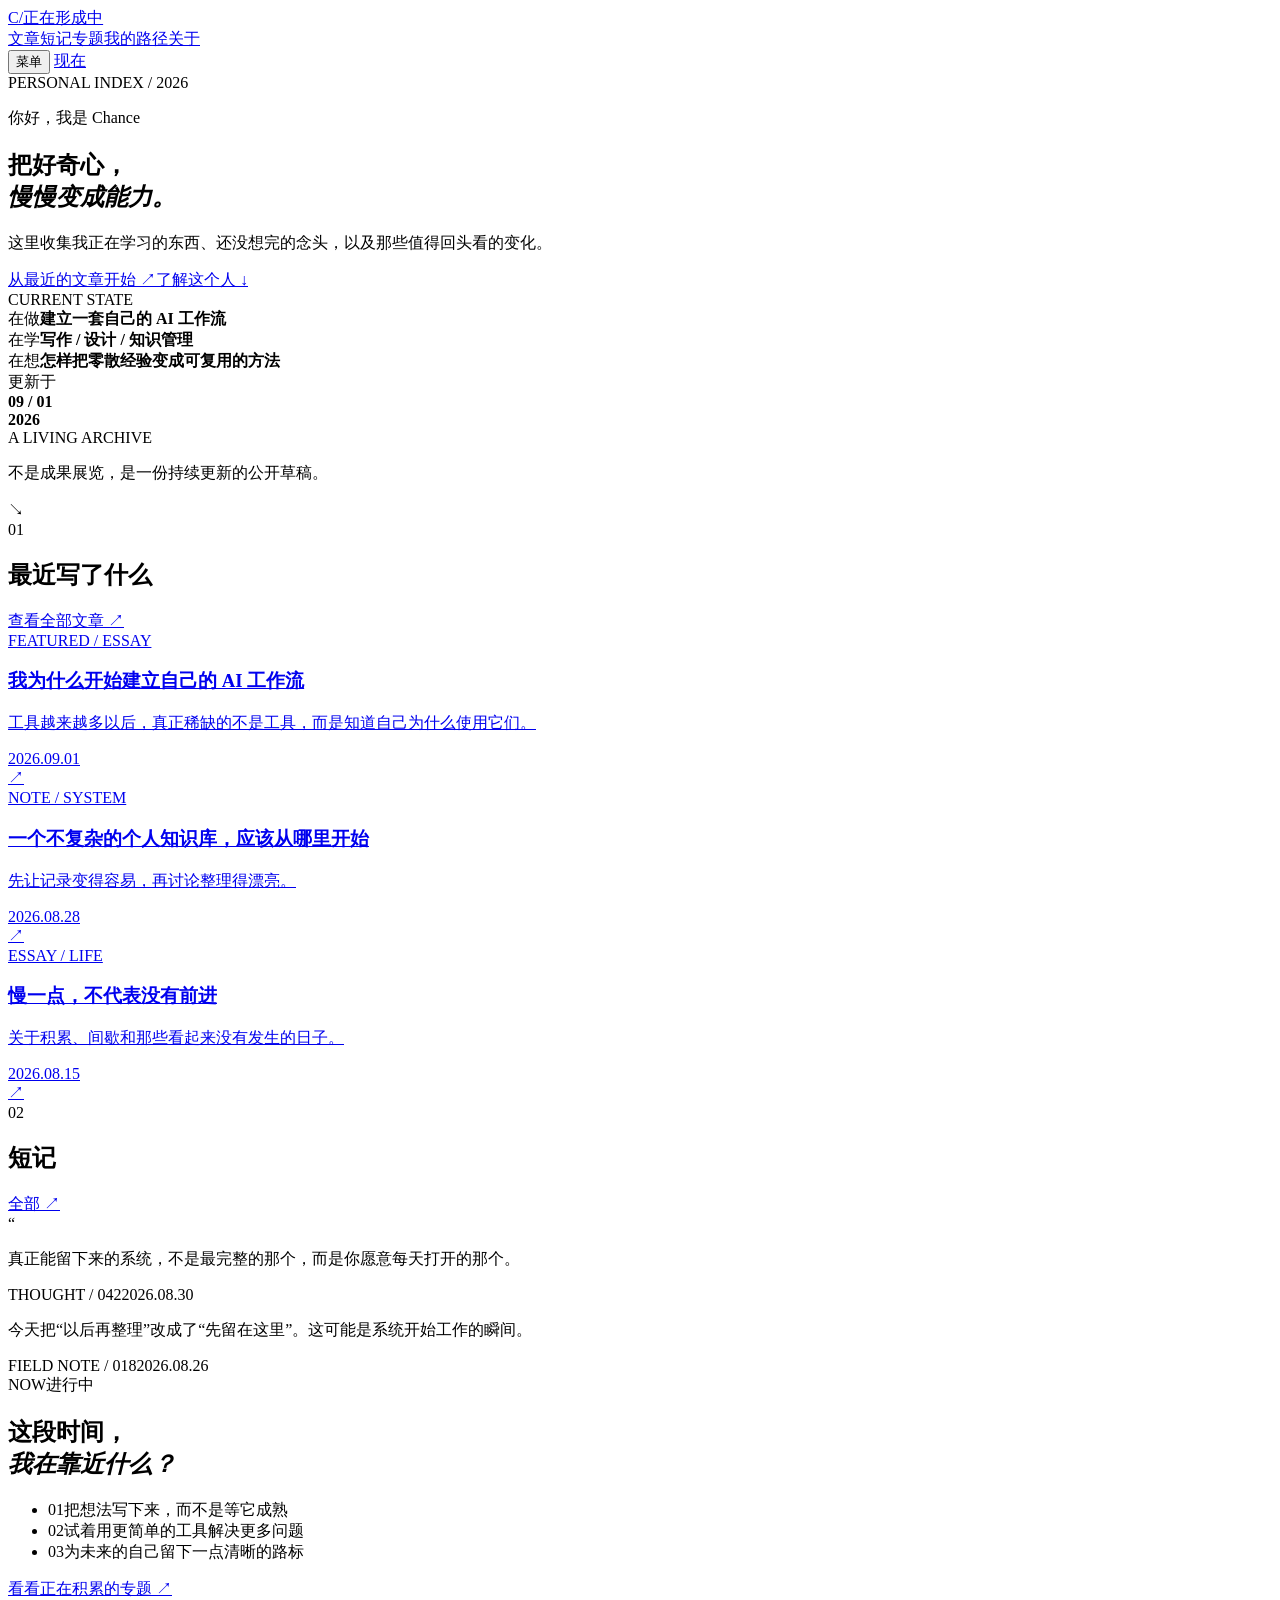
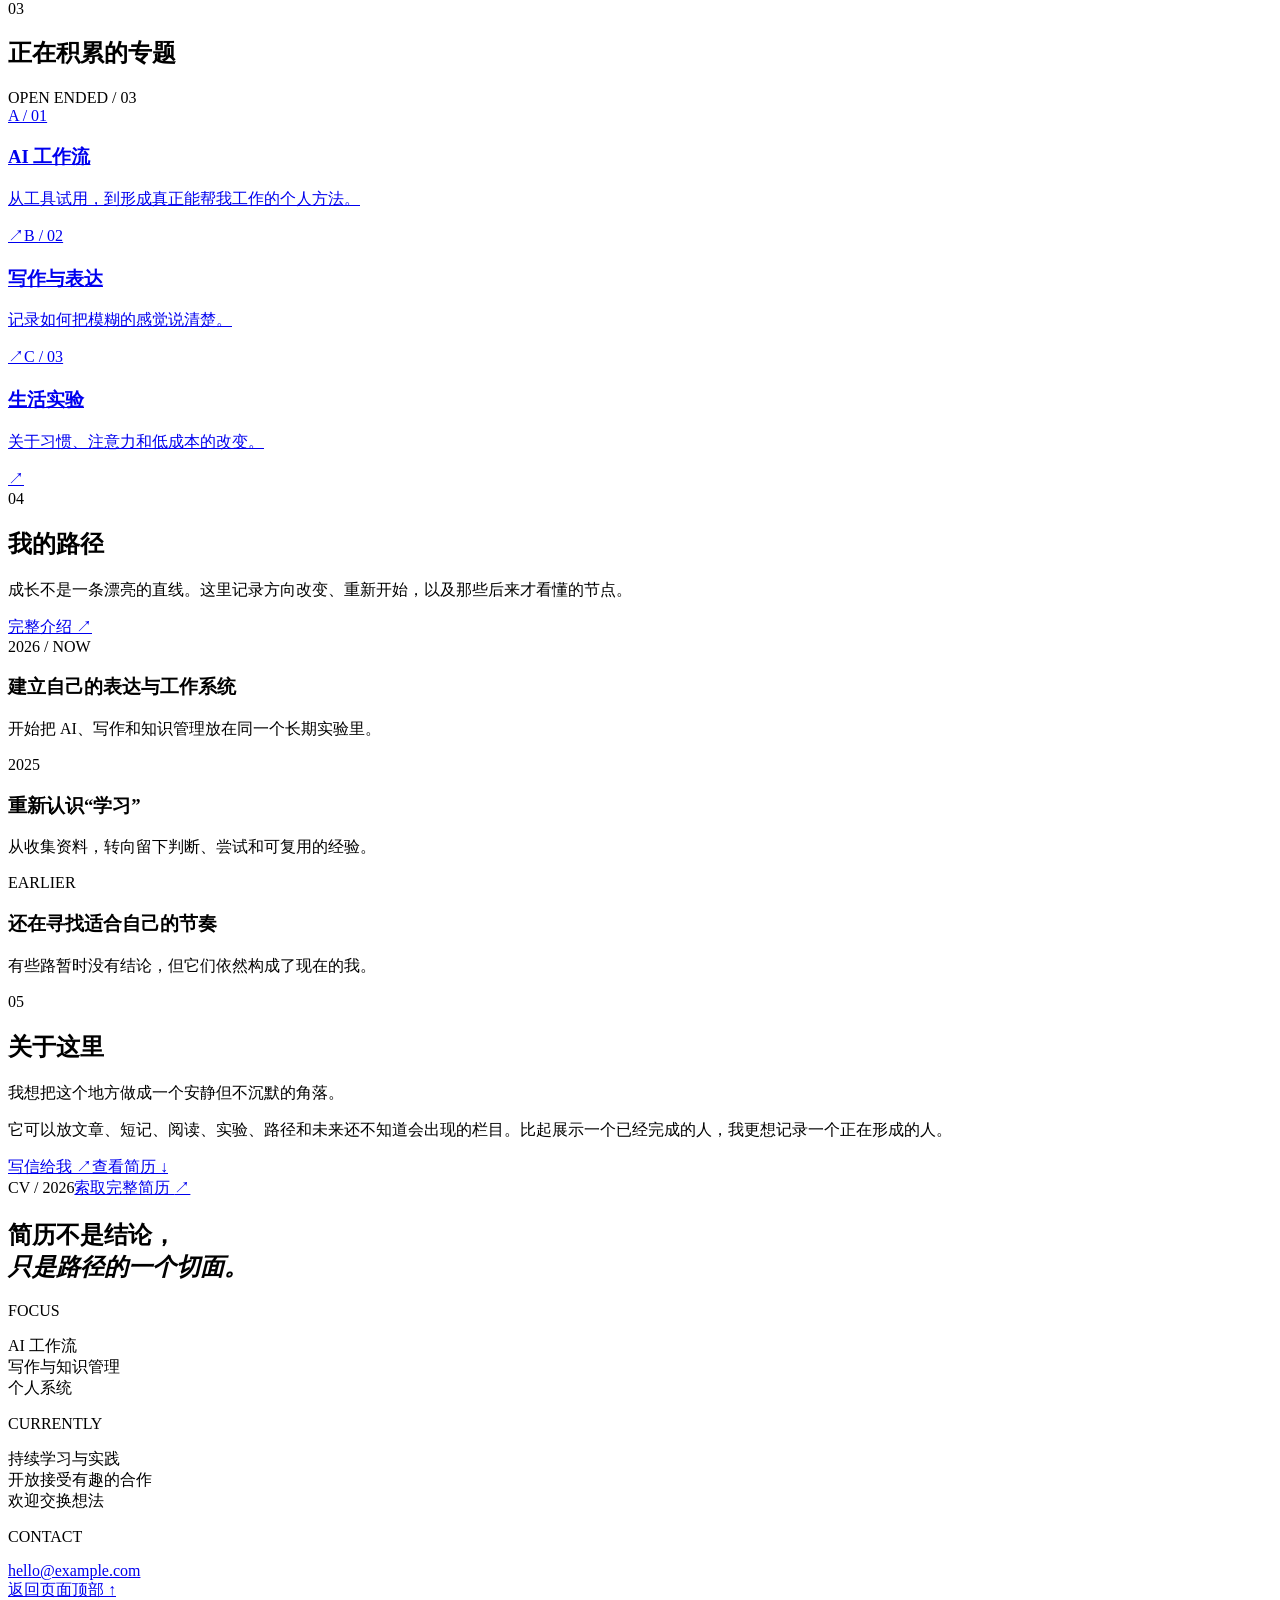
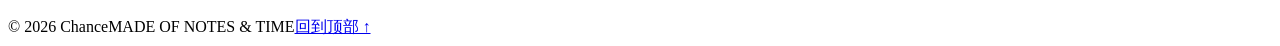
==== index.html @ 88ba8c90 "Add initial personal blog homepage" ====
<!doctype html>
<html lang="zh-CN">
  <head>
    <meta charset="UTF-8" />
    <meta name="viewport" content="width=device-width, initial-scale=1" />
    <meta name="description" content="Chance 的个人数字杂志，记录思考、学习与正在形成的方向。" />
    <title>Chance · 正在形成中</title>
    <link rel="stylesheet" href="./style.css" />
  </head>
  <body>
    <div class="site-shell">
      <header class="site-header">
        <a class="wordmark" href="#top" aria-label="返回首页"><span class="wordmark-mark">C/</span><span>正在形成中</span></a>
        <nav class="primary-nav" aria-label="主导航"><a href="#writing">文章</a><a href="#notes">短记</a><a href="#topics">专题</a><a href="#path">我的路径</a><a href="#about">关于</a></nav>
        <button class="menu-toggle" type="button" aria-expanded="false" aria-controls="mobile-menu">菜单</button>
        <a class="status-link" href="#now"><span class="status-dot"></span>现在</a>
      </header>
      <div class="mobile-menu" id="mobile-menu" hidden><a href="#writing">文章</a><a href="#notes">短记</a><a href="#topics">专题</a><a href="#path">我的路径</a><a href="#about">关于</a></div>
      <main id="top">
        <section class="hero section-grid" aria-labelledby="hero-title">
          <div class="hero-meta mono">PERSONAL INDEX / 2026</div>
          <div class="hero-copy"><p class="kicker">你好，我是 Chance</p><h1 id="hero-title">把好奇心，<br /><em>慢慢变成能力。</em></h1><p class="hero-intro">这里收集我正在学习的东西、还没想完的念头，以及那些值得回头看的变化。</p><div class="hero-actions"><a class="button button-primary" href="#writing">从最近的文章开始 <span>↗</span></a><a class="text-link" href="#about">了解这个人 <span>↓</span></a></div></div>
          <div class="hero-index" aria-label="个人状态摘要"><div class="index-label mono">CURRENT STATE</div><div class="index-line"><span>在做</span><strong>建立一套自己的 AI 工作流</strong></div><div class="index-line"><span>在学</span><strong>写作 / 设计 / 知识管理</strong></div><div class="index-line"><span>在想</span><strong>怎样把零散经验变成可复用的方法</strong></div><div class="index-stamp">更新于<br /><strong>09 / 01<br />2026</strong></div></div>
        </section>
        <section class="signal-band" aria-label="站点说明"><span class="signal-label mono">A LIVING ARCHIVE</span><p>不是成果展览，是一份持续更新的公开草稿。</p><span class="signal-arrow">↘</span></section>
        <section class="content-section" id="writing" aria-labelledby="writing-title"><div class="section-heading"><div><span class="section-index mono">01</span><h2 id="writing-title">最近写了什么</h2></div><a class="text-link" href="#writing">查看全部文章 <span>↗</span></a></div><div class="article-list">
          <a class="article-row article-featured" href="#article-ai"><div class="article-type mono">FEATURED / ESSAY</div><div class="article-main"><h3>我为什么开始建立自己的 AI 工作流</h3><p>工具越来越多以后，真正稀缺的不是工具，而是知道自己为什么使用它们。</p></div><div class="article-date mono">2026.09.01</div><span class="row-arrow">↗</span></a>
          <a class="article-row" href="#article-obsidian"><div class="article-type mono">NOTE / SYSTEM</div><div class="article-main"><h3>一个不复杂的个人知识库，应该从哪里开始</h3><p>先让记录变得容易，再讨论整理得漂亮。</p></div><div class="article-date mono">2026.08.28</div><span class="row-arrow">↗</span></a>
          <a class="article-row" href="#article-slow"><div class="article-type mono">ESSAY / LIFE</div><div class="article-main"><h3>慢一点，不代表没有前进</h3><p>关于积累、间歇和那些看起来没有发生的日子。</p></div><div class="article-date mono">2026.08.15</div><span class="row-arrow">↗</span></a>
        </div></section>
        <section class="split-section" id="notes" aria-labelledby="notes-title"><div class="notes-panel"><div class="section-heading compact"><div><span class="section-index mono">02</span><h2 id="notes-title">短记</h2></div><a class="text-link" href="#notes">全部 <span>↗</span></a></div><article class="note-card"><div class="note-mark">“</div><p>真正能留下来的系统，不是最完整的那个，而是你愿意每天打开的那个。</p><div class="note-footer mono"><span>THOUGHT / 042</span><time datetime="2026-08-30">2026.08.30</time></div></article><article class="note-card note-card-small"><p>今天把“以后再整理”改成了“先留在这里”。这可能是系统开始工作的瞬间。</p><div class="note-footer mono"><span>FIELD NOTE / 018</span><time datetime="2026-08-26">2026.08.26</time></div></article></div>
          <div class="now-panel" id="now"><div class="now-top"><span class="section-index mono">NOW</span><span class="status-chip"><span class="status-dot"></span>进行中</span></div><h2>这段时间，<br /><em>我在靠近什么？</em></h2><ul class="now-list"><li><span>01</span>把想法写下来，而不是等它成熟</li><li><span>02</span>试着用更简单的工具解决更多问题</li><li><span>03</span>为未来的自己留下一点清晰的路标</li></ul><a class="button button-inverted" href="#topics">看看正在积累的专题 <span>↗</span></a></div></section>
        <section class="content-section topics-section" id="topics" aria-labelledby="topics-title"><div class="section-heading"><div><span class="section-index mono">03</span><h2 id="topics-title">正在积累的专题</h2></div><span class="muted-label mono">OPEN ENDED / 03</span></div><div class="topic-grid"><a class="topic-card topic-card-large" href="#topic-ai"><span class="topic-number mono">A / 01</span><div><h3>AI 工作流</h3><p>从工具试用，到形成真正能帮我工作的个人方法。</p></div><span class="topic-arrow">↗</span></a><a class="topic-card" href="#topic-writing"><span class="topic-number mono">B / 02</span><div><h3>写作与表达</h3><p>记录如何把模糊的感觉说清楚。</p></div><span class="topic-arrow">↗</span></a><a class="topic-card topic-card-accent" href="#topic-life"><span class="topic-number mono">C / 03</span><div><h3>生活实验</h3><p>关于习惯、注意力和低成本的改变。</p></div><span class="topic-arrow">↗</span></a></div></section>
        <section class="path-section" id="path" aria-labelledby="path-title"><div class="path-intro"><span class="section-index mono">04</span><h2 id="path-title">我的路径</h2><p>成长不是一条漂亮的直线。这里记录方向改变、重新开始，以及那些后来才看懂的节点。</p><a class="text-link" href="#about">完整介绍 <span>↗</span></a></div><div class="timeline"><div class="timeline-item current"><div class="timeline-date mono">2026 / NOW</div><div><h3>建立自己的表达与工作系统</h3><p>开始把 AI、写作和知识管理放在同一个长期实验里。</p></div><span class="timeline-dot"></span></div><div class="timeline-item"><div class="timeline-date mono">2025</div><div><h3>重新认识“学习”</h3><p>从收集资料，转向留下判断、尝试和可复用的经验。</p></div><span class="timeline-dot"></span></div><div class="timeline-item"><div class="timeline-date mono">EARLIER</div><div><h3>还在寻找适合自己的节奏</h3><p>有些路暂时没有结论，但它们依然构成了现在的我。</p></div><span class="timeline-dot"></span></div></div></section>
        <section class="about-section" id="about" aria-labelledby="about-title"><div class="about-title"><span class="section-index mono">05</span><h2 id="about-title">关于这里</h2></div><div class="about-copy"><p class="about-lead">我想把这个地方做成一个安静但不沉默的角落。</p><p>它可以放文章、短记、阅读、实验、路径和未来还不知道会出现的栏目。比起展示一个已经完成的人，我更想记录一个正在形成的人。</p><div class="about-links"><a class="button button-primary" href="mailto:hello@example.com">写信给我 <span>↗</span></a><a class="text-link" href="#resume">查看简历 <span>↓</span></a></div></div></section>
        <section class="resume-section" id="resume" aria-labelledby="resume-title"><div class="resume-top"><span class="section-index mono">CV / 2026</span><a class="text-link" href="mailto:hello@example.com">索取完整简历 <span>↗</span></a></div><h2 id="resume-title">简历不是结论，<br /><em>只是路径的一个切面。</em></h2><div class="resume-grid"><div><span class="mono resume-label">FOCUS</span><p>AI 工作流<br />写作与知识管理<br />个人系统</p></div><div><span class="mono resume-label">CURRENTLY</span><p>持续学习与实践<br />开放接受有趣的合作<br />欢迎交换想法</p></div><div><span class="mono resume-label">CONTACT</span><p><a href="mailto:hello@example.com">hello@example.com</a><br /><a href="#top">返回页面顶部 ↑</a></p></div></div></section>
      </main>
      <footer class="site-footer"><span>© 2026 Chance</span><span class="mono">MADE OF NOTES &amp; TIME</span><a href="#top">回到顶部 ↑</a></footer>
    </div>
    <script src="./app.js"></script>
  </body>
</html>
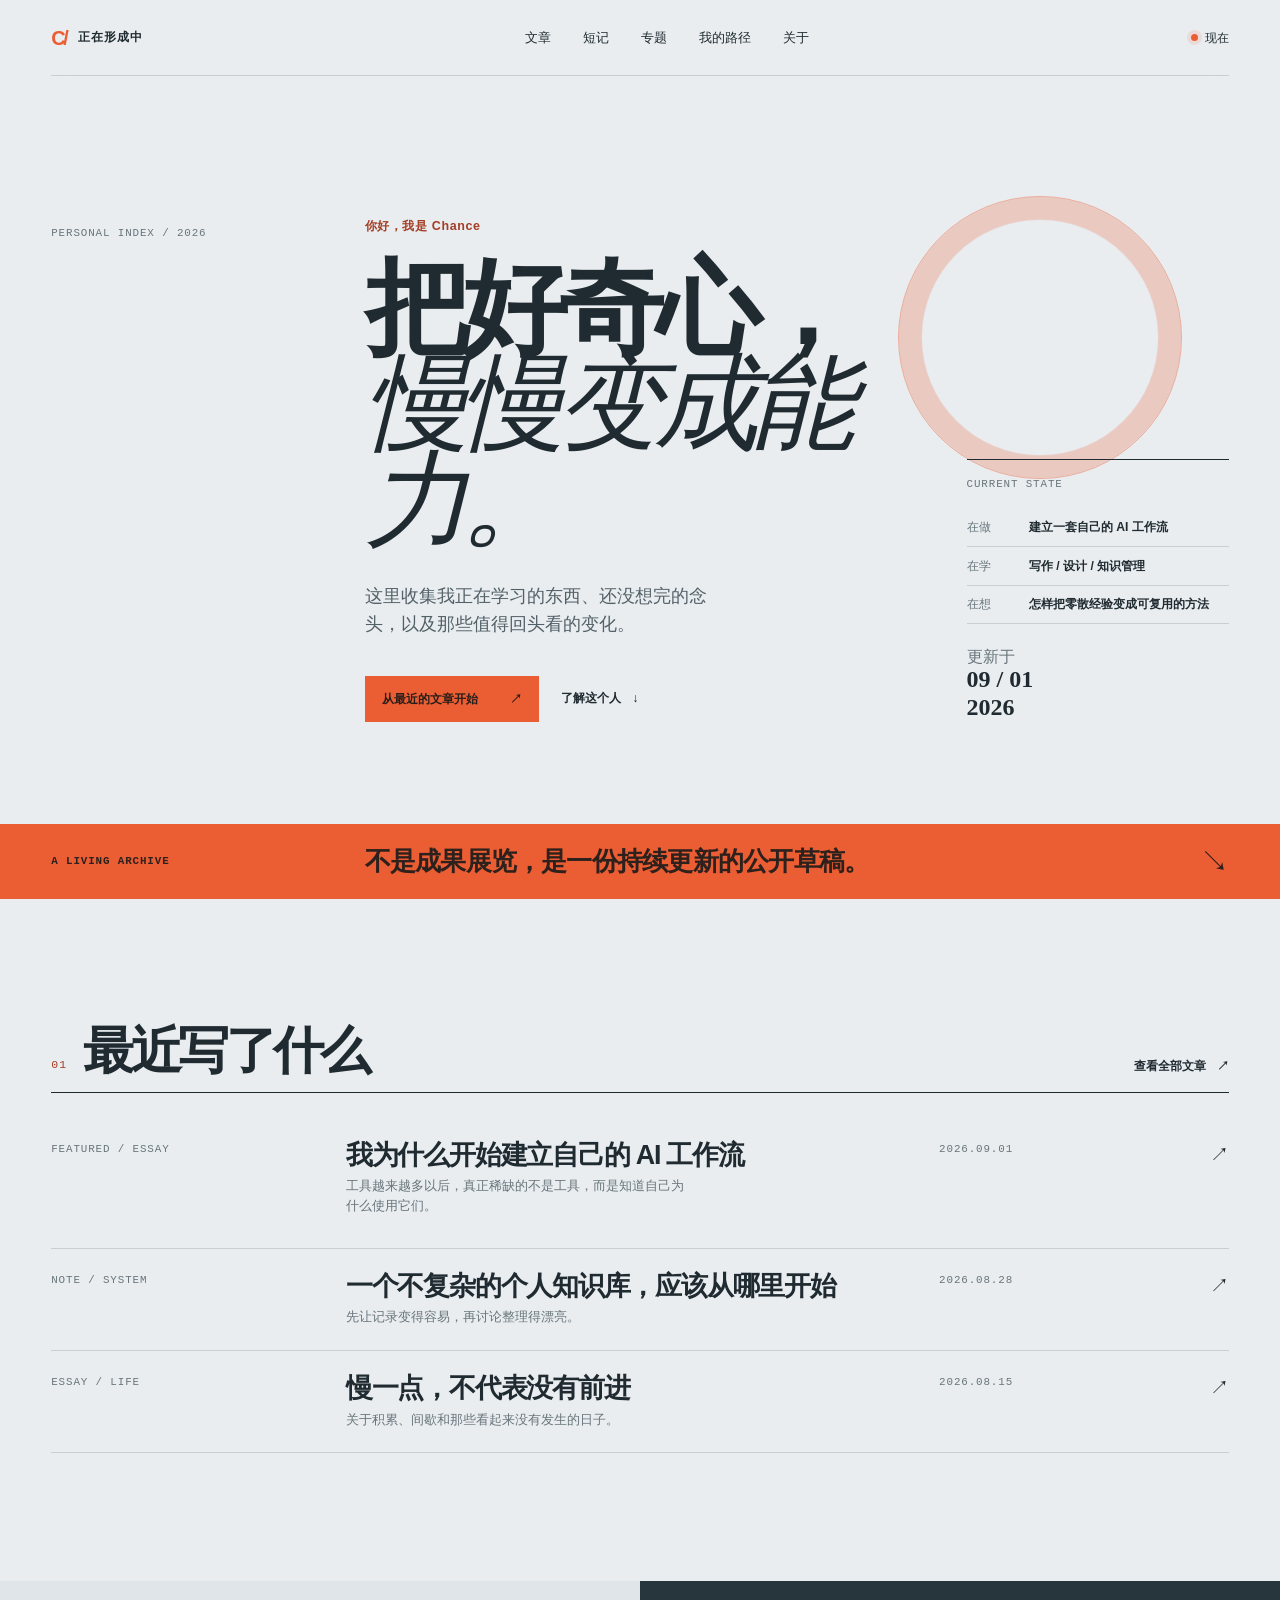
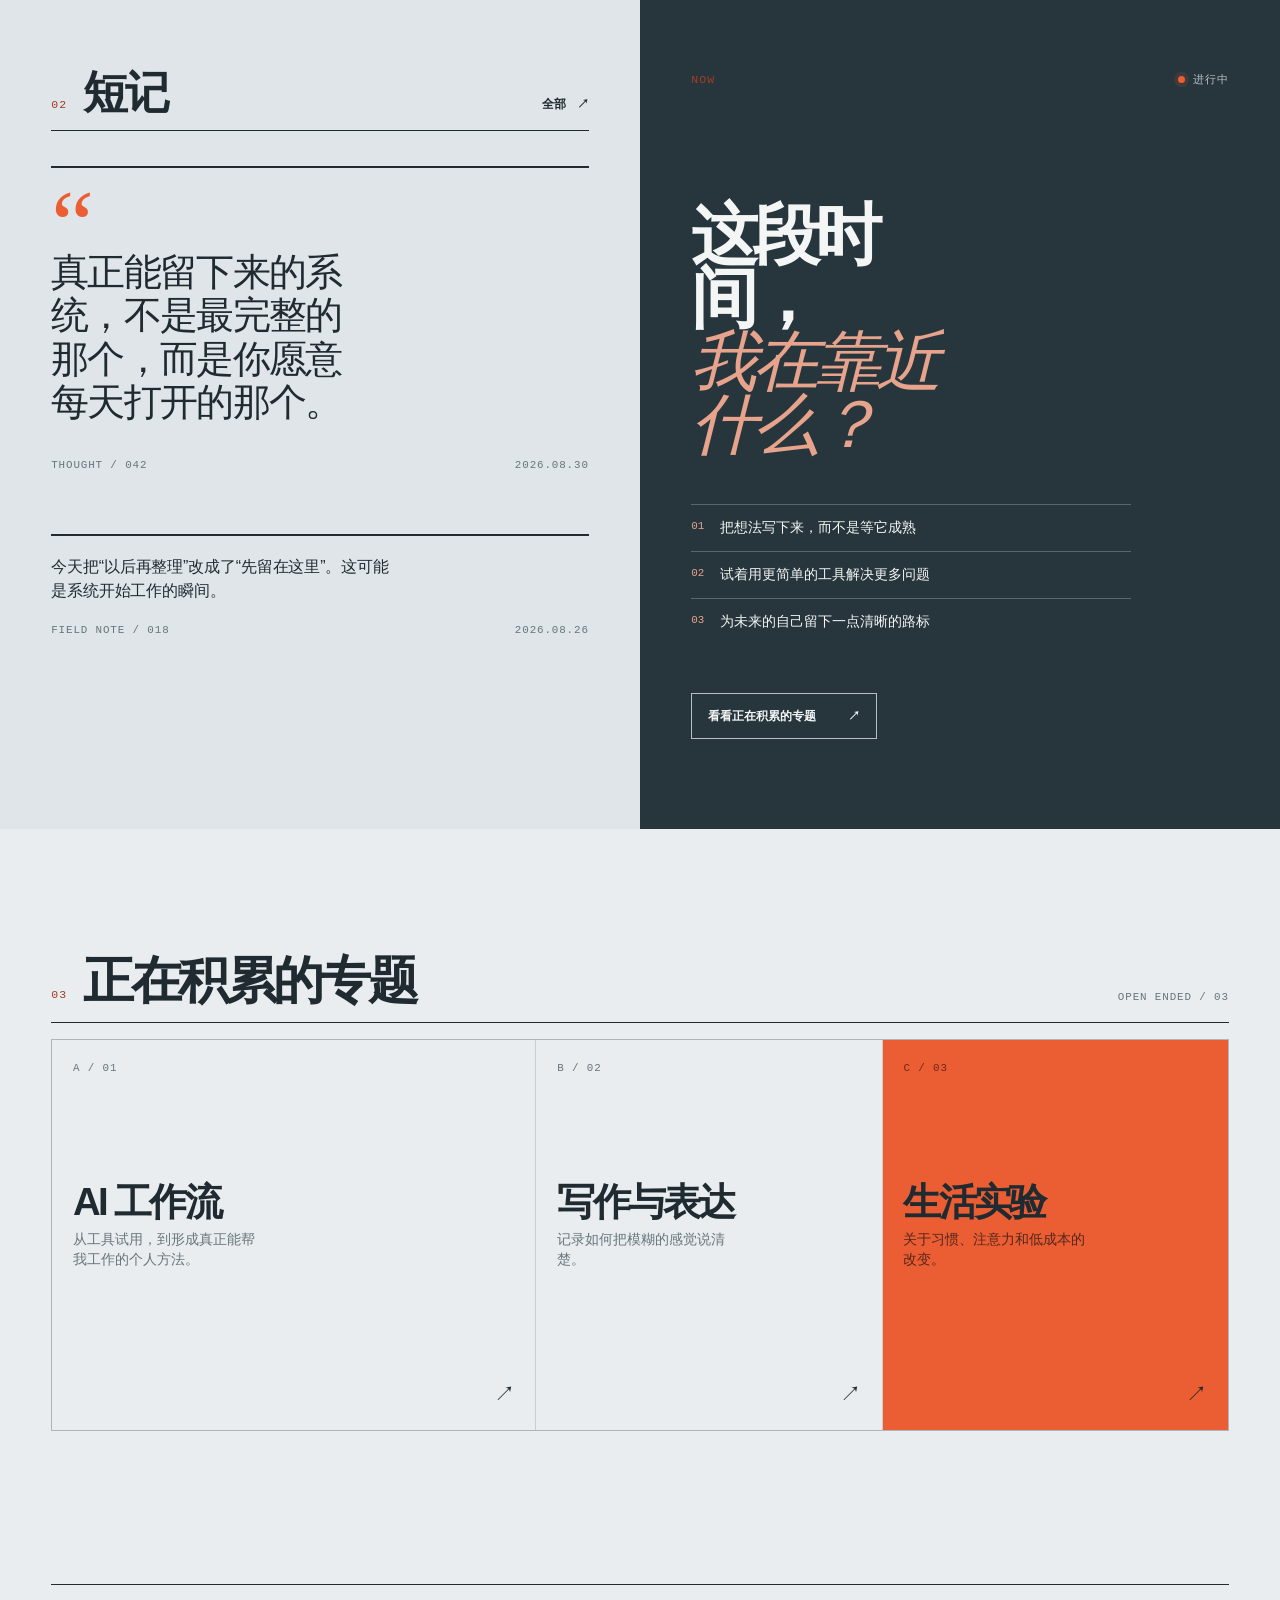
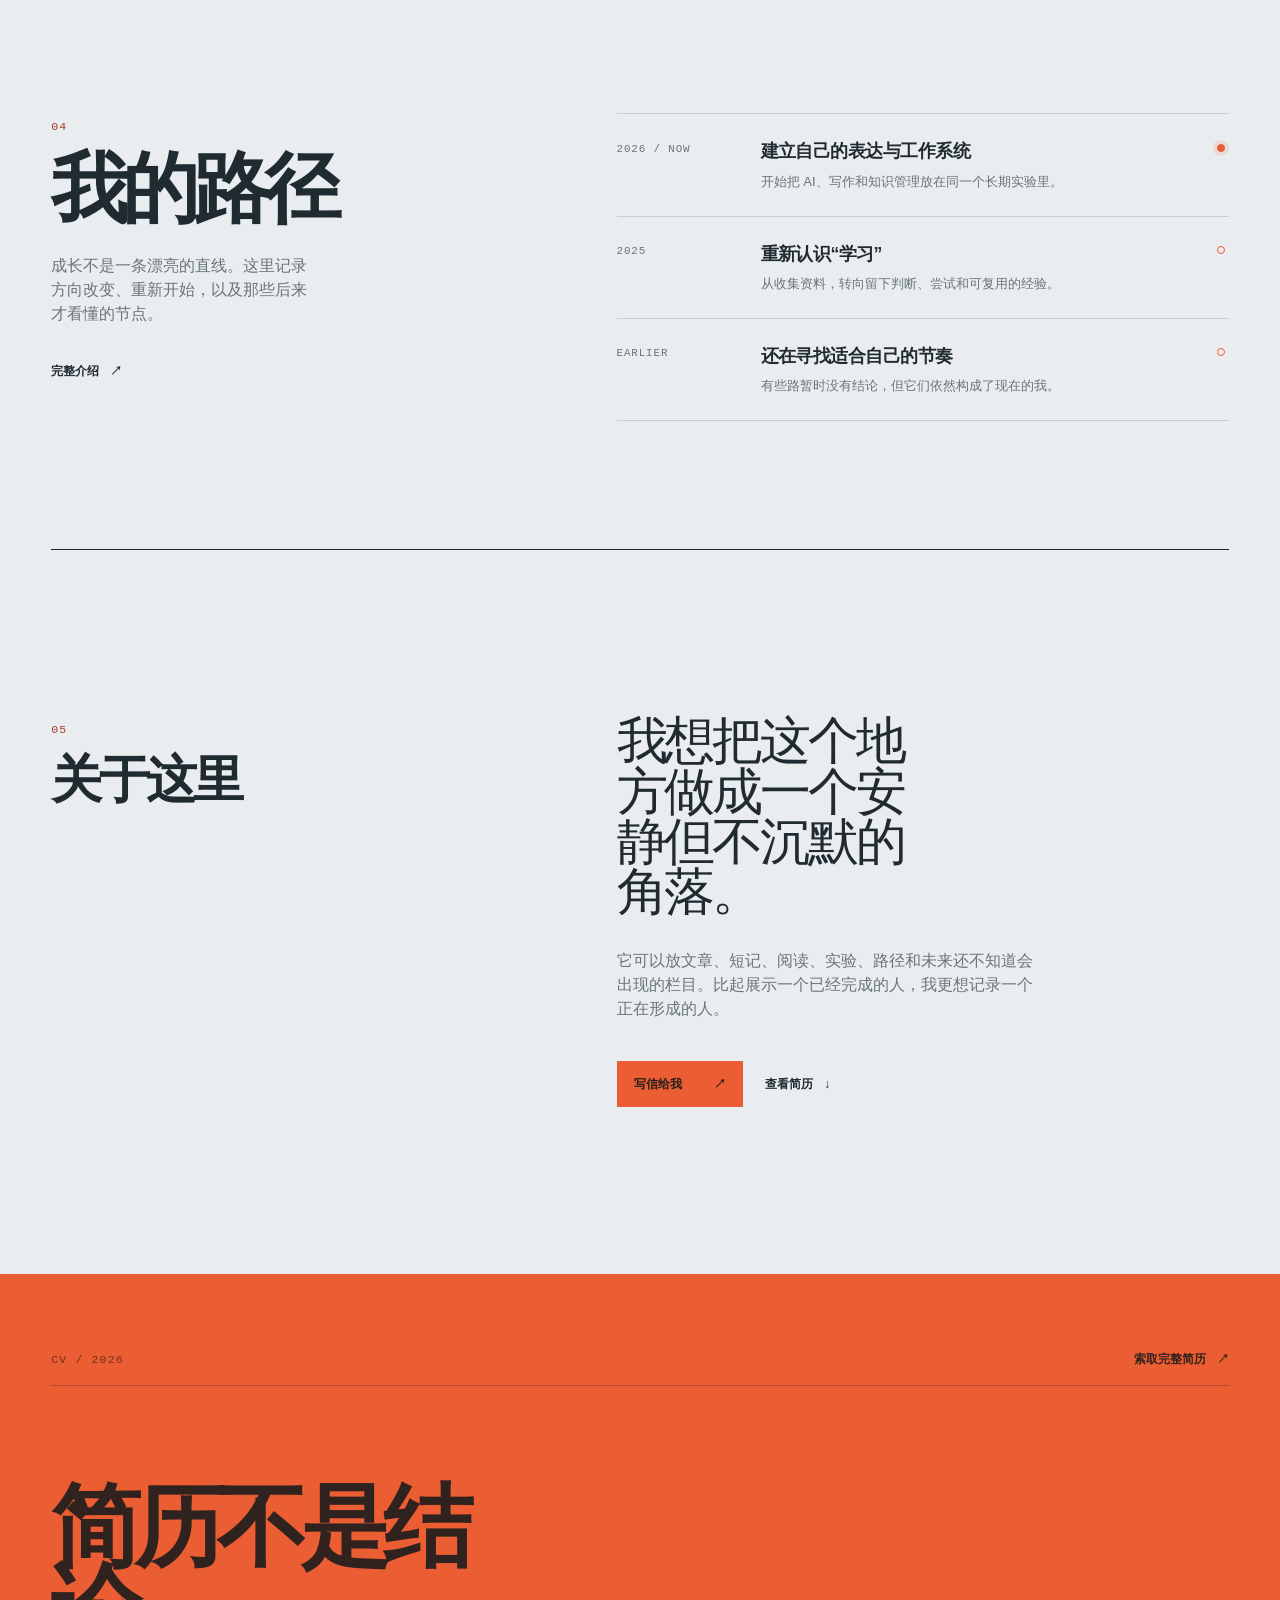
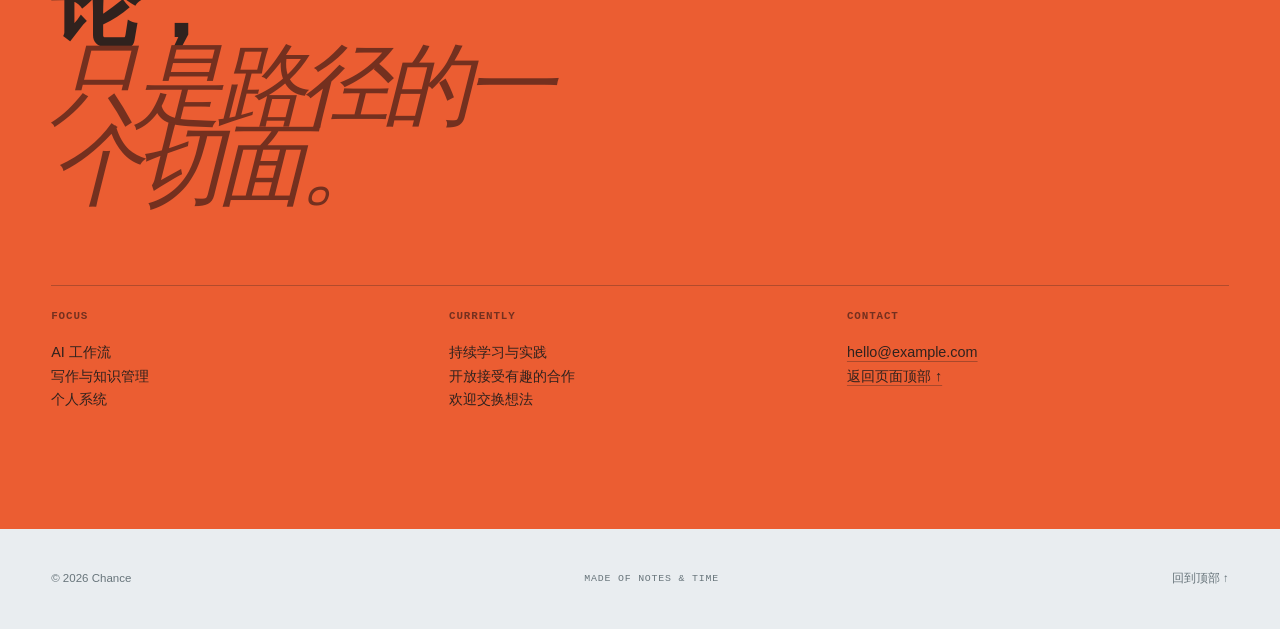
==== commit b670c7bb: "update index.html" ====
--- a/index.html
+++ b/index.html
@@ -1,42 +1,42 @@
-<!doctype html>
-<html lang="zh-CN">
-  <head>
-    <meta charset="UTF-8" />
-    <meta name="viewport" content="width=device-width, initial-scale=1" />
-    <meta name="description" content="Chance 的个人数字杂志，记录思考、学习与正在形成的方向。" />
-    <title>Chance · 正在形成中</title>
-    <link rel="stylesheet" href="./style.css" />
-  </head>
-  <body>
-    <div class="site-shell">
-      <header class="site-header">
-        <a class="wordmark" href="#top" aria-label="返回首页"><span class="wordmark-mark">C/</span><span>正在形成中</span></a>
-        <nav class="primary-nav" aria-label="主导航"><a href="#writing">文章</a><a href="#notes">短记</a><a href="#topics">专题</a><a href="#path">我的路径</a><a href="#about">关于</a></nav>
-        <button class="menu-toggle" type="button" aria-expanded="false" aria-controls="mobile-menu">菜单</button>
-        <a class="status-link" href="#now"><span class="status-dot"></span>现在</a>
-      </header>
-      <div class="mobile-menu" id="mobile-menu" hidden><a href="#writing">文章</a><a href="#notes">短记</a><a href="#topics">专题</a><a href="#path">我的路径</a><a href="#about">关于</a></div>
-      <main id="top">
-        <section class="hero section-grid" aria-labelledby="hero-title">
-          <div class="hero-meta mono">PERSONAL INDEX / 2026</div>
-          <div class="hero-copy"><p class="kicker">你好，我是 Chance</p><h1 id="hero-title">把好奇心，<br /><em>慢慢变成能力。</em></h1><p class="hero-intro">这里收集我正在学习的东西、还没想完的念头，以及那些值得回头看的变化。</p><div class="hero-actions"><a class="button button-primary" href="#writing">从最近的文章开始 <span>↗</span></a><a class="text-link" href="#about">了解这个人 <span>↓</span></a></div></div>
-          <div class="hero-index" aria-label="个人状态摘要"><div class="index-label mono">CURRENT STATE</div><div class="index-line"><span>在做</span><strong>建立一套自己的 AI 工作流</strong></div><div class="index-line"><span>在学</span><strong>写作 / 设计 / 知识管理</strong></div><div class="index-line"><span>在想</span><strong>怎样把零散经验变成可复用的方法</strong></div><div class="index-stamp">更新于<br /><strong>09 / 01<br />2026</strong></div></div>
-        </section>
-        <section class="signal-band" aria-label="站点说明"><span class="signal-label mono">A LIVING ARCHIVE</span><p>不是成果展览，是一份持续更新的公开草稿。</p><span class="signal-arrow">↘</span></section>
-        <section class="content-section" id="writing" aria-labelledby="writing-title"><div class="section-heading"><div><span class="section-index mono">01</span><h2 id="writing-title">最近写了什么</h2></div><a class="text-link" href="#writing">查看全部文章 <span>↗</span></a></div><div class="article-list">
-          <a class="article-row article-featured" href="#article-ai"><div class="article-type mono">FEATURED / ESSAY</div><div class="article-main"><h3>我为什么开始建立自己的 AI 工作流</h3><p>工具越来越多以后，真正稀缺的不是工具，而是知道自己为什么使用它们。</p></div><div class="article-date mono">2026.09.01</div><span class="row-arrow">↗</span></a>
-          <a class="article-row" href="#article-obsidian"><div class="article-type mono">NOTE / SYSTEM</div><div class="article-main"><h3>一个不复杂的个人知识库，应该从哪里开始</h3><p>先让记录变得容易，再讨论整理得漂亮。</p></div><div class="article-date mono">2026.08.28</div><span class="row-arrow">↗</span></a>
-          <a class="article-row" href="#article-slow"><div class="article-type mono">ESSAY / LIFE</div><div class="article-main"><h3>慢一点，不代表没有前进</h3><p>关于积累、间歇和那些看起来没有发生的日子。</p></div><div class="article-date mono">2026.08.15</div><span class="row-arrow">↗</span></a>
-        </div></section>
-        <section class="split-section" id="notes" aria-labelledby="notes-title"><div class="notes-panel"><div class="section-heading compact"><div><span class="section-index mono">02</span><h2 id="notes-title">短记</h2></div><a class="text-link" href="#notes">全部 <span>↗</span></a></div><article class="note-card"><div class="note-mark">“</div><p>真正能留下来的系统，不是最完整的那个，而是你愿意每天打开的那个。</p><div class="note-footer mono"><span>THOUGHT / 042</span><time datetime="2026-08-30">2026.08.30</time></div></article><article class="note-card note-card-small"><p>今天把“以后再整理”改成了“先留在这里”。这可能是系统开始工作的瞬间。</p><div class="note-footer mono"><span>FIELD NOTE / 018</span><time datetime="2026-08-26">2026.08.26</time></div></article></div>
-          <div class="now-panel" id="now"><div class="now-top"><span class="section-index mono">NOW</span><span class="status-chip"><span class="status-dot"></span>进行中</span></div><h2>这段时间，<br /><em>我在靠近什么？</em></h2><ul class="now-list"><li><span>01</span>把想法写下来，而不是等它成熟</li><li><span>02</span>试着用更简单的工具解决更多问题</li><li><span>03</span>为未来的自己留下一点清晰的路标</li></ul><a class="button button-inverted" href="#topics">看看正在积累的专题 <span>↗</span></a></div></section>
-        <section class="content-section topics-section" id="topics" aria-labelledby="topics-title"><div class="section-heading"><div><span class="section-index mono">03</span><h2 id="topics-title">正在积累的专题</h2></div><span class="muted-label mono">OPEN ENDED / 03</span></div><div class="topic-grid"><a class="topic-card topic-card-large" href="#topic-ai"><span class="topic-number mono">A / 01</span><div><h3>AI 工作流</h3><p>从工具试用，到形成真正能帮我工作的个人方法。</p></div><span class="topic-arrow">↗</span></a><a class="topic-card" href="#topic-writing"><span class="topic-number mono">B / 02</span><div><h3>写作与表达</h3><p>记录如何把模糊的感觉说清楚。</p></div><span class="topic-arrow">↗</span></a><a class="topic-card topic-card-accent" href="#topic-life"><span class="topic-number mono">C / 03</span><div><h3>生活实验</h3><p>关于习惯、注意力和低成本的改变。</p></div><span class="topic-arrow">↗</span></a></div></section>
-        <section class="path-section" id="path" aria-labelledby="path-title"><div class="path-intro"><span class="section-index mono">04</span><h2 id="path-title">我的路径</h2><p>成长不是一条漂亮的直线。这里记录方向改变、重新开始，以及那些后来才看懂的节点。</p><a class="text-link" href="#about">完整介绍 <span>↗</span></a></div><div class="timeline"><div class="timeline-item current"><div class="timeline-date mono">2026 / NOW</div><div><h3>建立自己的表达与工作系统</h3><p>开始把 AI、写作和知识管理放在同一个长期实验里。</p></div><span class="timeline-dot"></span></div><div class="timeline-item"><div class="timeline-date mono">2025</div><div><h3>重新认识“学习”</h3><p>从收集资料，转向留下判断、尝试和可复用的经验。</p></div><span class="timeline-dot"></span></div><div class="timeline-item"><div class="timeline-date mono">EARLIER</div><div><h3>还在寻找适合自己的节奏</h3><p>有些路暂时没有结论，但它们依然构成了现在的我。</p></div><span class="timeline-dot"></span></div></div></section>
-        <section class="about-section" id="about" aria-labelledby="about-title"><div class="about-title"><span class="section-index mono">05</span><h2 id="about-title">关于这里</h2></div><div class="about-copy"><p class="about-lead">我想把这个地方做成一个安静但不沉默的角落。</p><p>它可以放文章、短记、阅读、实验、路径和未来还不知道会出现的栏目。比起展示一个已经完成的人，我更想记录一个正在形成的人。</p><div class="about-links"><a class="button button-primary" href="mailto:hello@example.com">写信给我 <span>↗</span></a><a class="text-link" href="#resume">查看简历 <span>↓</span></a></div></div></section>
-        <section class="resume-section" id="resume" aria-labelledby="resume-title"><div class="resume-top"><span class="section-index mono">CV / 2026</span><a class="text-link" href="mailto:hello@example.com">索取完整简历 <span>↗</span></a></div><h2 id="resume-title">简历不是结论，<br /><em>只是路径的一个切面。</em></h2><div class="resume-grid"><div><span class="mono resume-label">FOCUS</span><p>AI 工作流<br />写作与知识管理<br />个人系统</p></div><div><span class="mono resume-label">CURRENTLY</span><p>持续学习与实践<br />开放接受有趣的合作<br />欢迎交换想法</p></div><div><span class="mono resume-label">CONTACT</span><p><a href="mailto:hello@example.com">hello@example.com</a><br /><a href="#top">返回页面顶部 ↑</a></p></div></div></section>
-      </main>
-      <footer class="site-footer"><span>© 2026 Chance</span><span class="mono">MADE OF NOTES &amp; TIME</span><a href="#top">回到顶部 ↑</a></footer>
-    </div>
-    <script src="./app.js"></script>
-  </body>
+<!doctype html>
+<html lang="zh-CN">
+  <head>
+    <meta charset="UTF-8" />
+    <meta name="viewport" content="width=device-width, initial-scale=1" />
+    <meta name="description" content="Chance 的个人数字杂志，记录思考、学习与正在形成的方向。" />
+    <title>Chance · 正在形成中</title>
+    <link rel="stylesheet" href="./style.css" />
+  </head>
+  <body>
+    <div class="site-shell">
+      <header class="site-header">
+        <a class="wordmark" href="#top" aria-label="返回首页"><span class="wordmark-mark">C/</span><span>正在形成中</span></a>
+        <nav class="primary-nav" aria-label="主导航"><a href="#writing">文章</a><a href="#notes">短记</a><a href="#topics">专题</a><a href="#path">我的路径</a><a href="#about">关于</a></nav>
+        <button class="menu-toggle" type="button" aria-expanded="false" aria-controls="mobile-menu">菜单</button>
+        <a class="status-link" href="#now"><span class="status-dot"></span>现在</a>
+      </header>
+      <div class="mobile-menu" id="mobile-menu" hidden><a href="#writing">文章</a><a href="#notes">短记</a><a href="#topics">专题</a><a href="#path">我的路径</a><a href="#about">关于</a></div>
+      <main id="top">
+        <section class="hero section-grid" aria-labelledby="hero-title">
+          <div class="hero-meta mono">PERSONAL INDEX / 2026</div>
+          <div class="hero-copy"><p class="kicker">你好，我是 Chance</p><h1 id="hero-title">把好奇心，<br /><em>慢慢变成能力。</em></h1><p class="hero-intro">这里收集我正在学习的东西、还没想完的念头，以及那些值得回头看的变化。</p><div class="hero-actions"><a class="button button-primary" href="#writing">从最近的文章开始 <span>↗</span></a><a class="text-link" href="#about">了解这个人 <span>↓</span></a></div></div>
+          <div class="hero-index" aria-label="个人状态摘要"><div class="index-label mono">CURRENT STATE</div><div class="index-line"><span>在做</span><strong>建立一套自己的 AI 工作流</strong></div><div class="index-line"><span>在学</span><strong>写作 / 设计 / 知识管理</strong></div><div class="index-line"><span>在想</span><strong>怎样把零散经验变成可复用的方法</strong></div><div class="index-stamp">更新于<br /><strong>09 / 01<br />2026</strong></div></div>
+        </section>
+        <section class="signal-band" aria-label="站点说明"><span class="signal-label mono">A LIVING ARCHIVE</span><p>不是成果展览，是一份持续更新的公开草稿。</p><span class="signal-arrow">↘</span></section>
+        <section class="content-section" id="writing" aria-labelledby="writing-title"><div class="section-heading"><div><span class="section-index mono">01</span><h2 id="writing-title">最近写了什么</h2></div><a class="text-link" href="#writing">查看全部文章 <span>↗</span></a></div><div class="article-list">
+          <a class="article-row article-featured" href="#article-ai"><div class="article-type mono">FEATURED / ESSAY</div><div class="article-main"><h3>我为什么开始建立自己的 AI 工作流</h3><p>工具越来越多以后，真正稀缺的不是工具，而是知道自己为什么使用它们。</p></div><div class="article-date mono">2026.09.01</div><span class="row-arrow">↗</span></a>
+          <a class="article-row" href="#article-obsidian"><div class="article-type mono">NOTE / SYSTEM</div><div class="article-main"><h3>一个不复杂的个人知识库，应该从哪里开始</h3><p>先让记录变得容易，再讨论整理得漂亮。</p></div><div class="article-date mono">2026.08.28</div><span class="row-arrow">↗</span></a>
+          <a class="article-row" href="#article-slow"><div class="article-type mono">ESSAY / LIFE</div><div class="article-main"><h3>慢一点，不代表没有前进</h3><p>关于积累、间歇和那些看起来没有发生的日子。</p></div><div class="article-date mono">2026.08.15</div><span class="row-arrow">↗</span></a>
+        </div></section>
+        <section class="split-section" id="notes" aria-labelledby="notes-title"><div class="notes-panel"><div class="section-heading compact"><div><span class="section-index mono">02</span><h2 id="notes-title">短记</h2></div><a class="text-link" href="#notes">全部 <span>↗</span></a></div><article class="note-card"><div class="note-mark">“</div><p>真正能留下来的系统，不是最完整的那个，而是你愿意每天打开的那个。</p><div class="note-footer mono"><span>THOUGHT / 042</span><time datetime="2026-08-30">2026.08.30</time></div></article><article class="note-card note-card-small"><p>今天把“以后再整理”改成了“先留在这里”。这可能是系统开始工作的瞬间。</p><div class="note-footer mono"><span>FIELD NOTE / 018</span><time datetime="2026-08-26">2026.08.26</time></div></article></div>
+          <div class="now-panel" id="now"><div class="now-top"><span class="section-index mono">NOW</span><span class="status-chip"><span class="status-dot"></span>进行中</span></div><h2>这段时间，<br /><em>我在靠近什么？</em></h2><ul class="now-list"><li><span>01</span>把想法写下来，而不是等它成熟</li><li><span>02</span>试着用更简单的工具解决更多问题</li><li><span>03</span>为未来的自己留下一点清晰的路标</li></ul><a class="button button-inverted" href="#topics">看看正在积累的专题 <span>↗</span></a></div></section>
+        <section class="content-section topics-section" id="topics" aria-labelledby="topics-title"><div class="section-heading"><div><span class="section-index mono">03</span><h2 id="topics-title">正在积累的专题</h2></div><span class="muted-label mono">OPEN ENDED / 03</span></div><div class="topic-grid"><a class="topic-card topic-card-large" href="#topic-ai"><span class="topic-number mono">A / 01</span><div><h3>AI 工作流</h3><p>从工具试用，到形成真正能帮我工作的个人方法。</p></div><span class="topic-arrow">↗</span></a><a class="topic-card" href="#topic-writing"><span class="topic-number mono">B / 02</span><div><h3>写作与表达</h3><p>记录如何把模糊的感觉说清楚。</p></div><span class="topic-arrow">↗</span></a><a class="topic-card topic-card-accent" href="#topic-life"><span class="topic-number mono">C / 03</span><div><h3>生活实验</h3><p>关于习惯、注意力和低成本的改变。</p></div><span class="topic-arrow">↗</span></a></div></section>
+        <section class="path-section" id="path" aria-labelledby="path-title"><div class="path-intro"><span class="section-index mono">04</span><h2 id="path-title">我的路径</h2><p>成长不是一条漂亮的直线。这里记录方向改变、重新开始，以及那些后来才看懂的节点。</p><a class="text-link" href="#about">完整介绍 <span>↗</span></a></div><div class="timeline"><div class="timeline-item current"><div class="timeline-date mono">2026 / NOW</div><div><h3>建立自己的表达与工作系统</h3><p>开始把 AI、写作和知识管理放在同一个长期实验里。</p></div><span class="timeline-dot"></span></div><div class="timeline-item"><div class="timeline-date mono">2025</div><div><h3>重新认识“学习”</h3><p>从收集资料，转向留下判断、尝试和可复用的经验。</p></div><span class="timeline-dot"></span></div><div class="timeline-item"><div class="timeline-date mono">EARLIER</div><div><h3>还在寻找适合自己的节奏</h3><p>有些路暂时没有结论，但它们依然构成了现在的我。</p></div><span class="timeline-dot"></span></div></div></section>
+        <section class="about-section" id="about" aria-labelledby="about-title"><div class="about-title"><span class="section-index mono">05</span><h2 id="about-title">关于这里</h2></div><div class="about-copy"><p class="about-lead">我想把这个地方做成一个安静但不沉默的角落。</p><p>它可以放文章、短记、阅读、实验、路径和未来还不知道会出现的栏目。比起展示一个已经完成的人，我更想记录一个正在形成的人。</p><div class="about-links"><a class="button button-primary" href="mailto:hello@example.com">写信给我 <span>↗</span></a><a class="text-link" href="#resume">查看简历 <span>↓</span></a></div></div></section>
+        <section class="resume-section" id="resume" aria-labelledby="resume-title"><div class="resume-top"><span class="section-index mono">CV / 2026</span><a class="text-link" href="mailto:hello@example.com">索取完整简历 <span>↗</span></a></div><h2 id="resume-title">简历不是结论，<br /><em>只是路径的一个切面。</em></h2><div class="resume-grid"><div><span class="mono resume-label">FOCUS</span><p>AI 工作流<br />写作与知识管理<br />个人系统</p></div><div><span class="mono resume-label">CURRENTLY</span><p>持续学习与实践<br />开放接受有趣的合作<br />欢迎交换想法</p></div><div><span class="mono resume-label">CONTACT</span><p><a href="mailto:hello@example.com">hello@example.com</a><br /><a href="#top">返回页面顶部 ↑</a></p></div></div></section>
+      </main>
+      <footer class="site-footer"><span>© 2026 Chance</span><span class="mono">MADE OF NOTES &amp; TIME</span><a href="#top">回到顶部 ↑</a></footer>
+    </div>
+    <script src="./app.js"></script>
+  </body>
 </html>
--- a/style.css
+++ b/style.css
@@ -0,0 +1,10 @@
+/* finesse · register=brand · A=cold-blue+signal-orange · B=900/300 · C=list+archive-grid
+ * D=CSS-scroll-reveal · E=paper-and-signal · SOUL=8 SPECTACLE=3 DENSITY=5 */
+:root{--paper:#e9edf0;--paper-2:#dfe5e8;--ink:#202b31;--muted:#68757b;--line:rgba(32,43,49,.16);--accent:#eb5d32;--night:#27363c;--white-tint:#f4f6f5;--serif:Georgia,"Times New Roman",serif;--sans:"Arial Nova",Arial,sans-serif;--mono:"Cascadia Code","SFMono-Regular",Consolas,monospace;--pad:clamp(1.25rem,4vw,4.5rem);--max:1440px}
+*{box-sizing:border-box}html{scroll-behavior:smooth;overflow-x:clip}body{margin:0;background:var(--paper);color:var(--ink);font-family:var(--sans);font-size:16px;line-height:1.5;overflow-x:clip}a{color:inherit;text-decoration:none}button{font:inherit;color:inherit}.site-shell{max-width:var(--max);margin:0 auto;padding:0 var(--pad)}.site-header{height:76px;display:flex;align-items:center;justify-content:space-between;border-bottom:1px solid var(--line);position:sticky;top:0;z-index:10;background:rgba(233,237,240,.94);backdrop-filter:blur(10px)}.wordmark{display:flex;align-items:center;gap:.7rem;font-size:.77rem;font-weight:700;letter-spacing:.08em;white-space:nowrap}.wordmark-mark{font-size:1.25rem;letter-spacing:-.12em;color:var(--accent)}.primary-nav{display:flex;gap:clamp(1rem,2.5vw,2.6rem);font-size:.8rem}.primary-nav a,.status-link,.text-link,.site-footer a{transition:color .2s ease}.primary-nav a:hover,.status-link:hover,.text-link:hover,.site-footer a:hover{color:#a43d24}.status-link{font-size:.75rem;display:flex;align-items:center;gap:.45rem;white-space:nowrap}.status-dot{display:inline-block;width:7px;height:7px;background:var(--accent);border-radius:50%;box-shadow:0 0 0 4px rgba(235,93,50,.12)}.menu-toggle,.mobile-menu{display:none}.mono{font-family:var(--mono);font-size:.68rem;letter-spacing:.08em}.section-grid{display:grid;grid-template-columns:1fr minmax(0,2.1fr) 1fr;gap:clamp(1.5rem,4vw,5rem)}.hero{min-height:clamp(570px,72vh,780px);padding:clamp(5rem,11vw,10rem) 0 clamp(4rem,8vw,8rem);align-items:end;position:relative}.hero:before{content:"";position:absolute;width:clamp(180px,22vw,330px);height:clamp(180px,22vw,330px);right:4%;top:16%;border:1px solid rgba(235,93,50,.45);border-radius:50%;box-shadow:inset 0 0 0 22px rgba(235,93,50,.06),inset 0 0 0 23px rgba(235,93,50,.2);pointer-events:none}.hero-meta{align-self:start;color:var(--muted);padding-top:.5rem}.hero-copy{position:relative;z-index:1}.kicker{color:#a43d24;font-size:.78rem;margin:0 0 1.5rem;font-weight:700;letter-spacing:.05em}.hero h1{font-size:clamp(3.4rem,8.2vw,8.6rem);line-height:.91;letter-spacing:-.075em;margin:0 0 2.2rem;max-width:8.5ch;font-weight:900}.hero h1 em,.now-panel h2 em,.resume-section h2 em{font-family:var(--serif);font-weight:400;letter-spacing:-.08em}.hero-intro{max-width:36ch;font-size:clamp(1rem,1.4vw,1.25rem);color:#526067;line-height:1.55;margin:0 0 2.3rem}.hero-actions,.about-links{display:flex;align-items:center;gap:1.4rem;flex-wrap:wrap}.button{display:inline-flex;align-items:center;justify-content:space-between;gap:2rem;min-height:46px;padding:.75rem 1rem;border:1px solid var(--ink);font-size:.75rem;font-weight:700;transition:transform .2s ease,background .2s ease,color .2s ease}.button:hover{transform:translateY(-3px)}.button-primary{background:var(--accent);border-color:var(--accent);color:#281e1a}.button-primary:hover{background:#f2764d}.text-link{font-size:.77rem;font-weight:700;display:inline-flex;gap:.7rem;align-items:center}.hero-index{align-self:end;position:relative;z-index:1;border-top:1px solid var(--ink);padding-top:1rem}.index-label{color:var(--muted);margin-bottom:1rem}.index-line{display:grid;grid-template-columns:3.2rem 1fr;gap:.7rem;border-bottom:1px solid var(--line);padding:.6rem 0;font-size:.76rem}.index-line span{color:var(--muted)}.index-line strong{font-weight:600}.index-stamp{font-family:var(--serif);font-size:1rem;color:var(--muted);margin-top:1.5rem;line-height:1.15}.index-stamp strong{color:var(--ink);font-size:1.5rem}.signal-band{background:var(--accent);margin:0 calc(var(--pad) * -1);padding:1rem var(--pad);display:grid;grid-template-columns:1fr 2.1fr 1fr;gap:clamp(1.5rem,4vw,5rem);align-items:center;color:#2d211d}.signal-band p{margin:0;font-size:clamp(1.05rem,2vw,1.6rem);font-weight:700;letter-spacing:-.03em}.signal-label{font-weight:700}.signal-arrow{font-size:1.8rem;text-align:right}.content-section{padding:clamp(5rem,10vw,9rem) 0}.section-heading{display:flex;align-items:end;justify-content:space-between;gap:2rem;border-bottom:1px solid var(--ink);padding-bottom:1rem;margin-bottom:1rem}.section-heading>div{display:flex;align-items:baseline;gap:1rem}.section-index{font-family:var(--mono);font-size:.72rem;color:#a43d24;letter-spacing:.1em}.section-heading h2,.about-title h2{font-size:clamp(2rem,4vw,4.6rem);line-height:.95;letter-spacing:-.07em;margin:0;font-weight:900}.article-row{display:grid;grid-template-columns:1.1fr 2.3fr 1fr 20px;gap:1.3rem;align-items:start;border-bottom:1px solid var(--line);padding:1.45rem 0;transition:padding .25s ease,background .25s ease}.article-row:hover{padding-left:1rem;padding-right:1rem;background:rgba(244,246,245,.5)}.article-featured{padding-top:2rem;padding-bottom:2rem}.article-type,.article-date{color:var(--muted)}.article-main h3{margin:0 0 .45rem;font-size:clamp(1.2rem,2.1vw,2rem);letter-spacing:-.045em;line-height:1.05}.article-main p{margin:0;color:var(--muted);font-size:.82rem;max-width:48ch}.row-arrow{font-size:1.2rem;text-align:right}.split-section{display:grid;grid-template-columns:1fr 1fr;min-height:650px;margin:0 calc(var(--pad) * -1)}.notes-panel{padding:clamp(3rem,7vw,7rem) var(--pad);background:var(--paper-2)}.section-heading.compact{margin-bottom:2.2rem}.section-heading.compact h2{font-size:clamp(2rem,3.5vw,3.5rem)}.note-card{border-top:2px solid var(--ink);padding:2rem 0 1.4rem}.note-mark{color:var(--accent);font-family:var(--serif);font-size:6rem;line-height:.5;height:2rem}.note-card p{font-family:var(--serif);font-size:clamp(1.6rem,3vw,2.7rem);line-height:1.13;letter-spacing:-.045em;max-width:16ch;margin:1.2rem 0 2rem}.note-card-small{margin-top:2.4rem;padding-top:1.2rem}.note-card-small p{font-family:var(--sans);font-size:1rem;line-height:1.5;letter-spacing:-.01em;margin:0 0 1.2rem;max-width:38ch}.note-footer{display:flex;justify-content:space-between;color:var(--muted)}.now-panel{background:var(--night);color:var(--white-tint);padding:clamp(3rem,7vw,7rem) var(--pad);display:flex;flex-direction:column;align-items:flex-start}.now-top{display:flex;justify-content:space-between;align-items:center;width:100%;color:#b6c1c4}.status-chip{display:inline-flex;align-items:center;gap:.5rem;font-size:.68rem;font-family:var(--mono);letter-spacing:.08em}.now-panel h2{font-size:clamp(2.8rem,5.2vw,6rem);line-height:.95;letter-spacing:-.075em;margin:clamp(4rem,9vw,8rem) 0 3rem;max-width:8ch}.now-panel h2 em{color:#e7a38c}.now-list{list-style:none;padding:0;margin:0 0 3rem;width:min(100%,440px)}.now-list li{border-top:1px solid rgba(244,246,245,.25);padding:.8rem 0;font-size:.85rem;display:flex;gap:1rem}.now-list li span{font-family:var(--mono);font-size:.68rem;color:#e7a38c}.button-inverted{border-color:#b6c1c4;color:var(--white-tint);margin-top:auto}.button-inverted:hover{background:var(--white-tint);color:var(--night)}.topics-section{padding-bottom:clamp(5rem,12vw,11rem)}.muted-label{color:var(--muted)}.topic-grid{display:grid;grid-template-columns:1.4fr 1fr 1fr;gap:1px;background:var(--line);border:1px solid var(--line)}.topic-card{min-height:290px;background:var(--paper);padding:1.3rem;display:flex;flex-direction:column;justify-content:space-between;transition:background .2s ease}.topic-card:hover{background:var(--white-tint)}.topic-card-large{min-height:390px}.topic-card-accent{background:var(--accent)}.topic-card-accent:hover{background:#f2764d}.topic-number{color:var(--muted)}.topic-card-accent .topic-number{color:#6f291b}.topic-card h3{font-size:clamp(1.6rem,3vw,3.4rem);letter-spacing:-.07em;margin:0 0 .6rem;line-height:.95}.topic-card p{max-width:25ch;margin:0;color:var(--muted);font-size:.85rem}.topic-card-accent p{color:#54271e}.topic-arrow{font-size:1.3rem;text-align:right}.path-section{display:grid;grid-template-columns:1fr 1.4fr;gap:clamp(3rem,10vw,11rem);padding:clamp(5rem,10vw,9rem) 0;border-top:1px solid var(--ink);border-bottom:1px solid var(--ink)}.path-intro h2{font-size:clamp(3rem,6vw,6.5rem);line-height:.88;letter-spacing:-.08em;margin:1.1rem 0 2rem}.path-intro p{max-width:29ch;color:var(--muted);font-size:1rem;margin:0 0 2rem}.timeline{border-top:1px solid var(--line)}.timeline-item{display:grid;grid-template-columns:8rem 1fr 12px;gap:1rem;position:relative;padding:1.5rem 0;border-bottom:1px solid var(--line)}.timeline-date{color:var(--muted);padding-top:.15rem}.timeline-item h3{font-size:1.1rem;margin:0 0 .45rem;letter-spacing:-.03em}.timeline-item p{font-size:.82rem;color:var(--muted);margin:0;max-width:42ch}.timeline-dot{width:8px;height:8px;border:1px solid var(--accent);border-radius:50%;margin-top:.35rem}.timeline-item.current .timeline-dot{background:var(--accent);box-shadow:0 0 0 4px rgba(235,93,50,.13)}.about-section{display:grid;grid-template-columns:1fr 1.4fr;gap:clamp(3rem,10vw,11rem);padding:clamp(6rem,13vw,13rem) 0}.about-title h2{margin-top:1rem}.about-lead{font-family:var(--serif);font-size:clamp(2rem,4vw,4rem);line-height:.98;letter-spacing:-.06em;max-width:13ch;margin:0 0 2rem}.about-copy>p:not(.about-lead){color:var(--muted);max-width:47ch;font-size:1rem}.about-links{margin-top:2.5rem}.resume-section{background:var(--accent);color:#30221e;margin:0 calc(var(--pad) * -1);padding:clamp(3rem,6vw,6rem) var(--pad) clamp(4rem,8vw,8rem)}.resume-top{display:flex;justify-content:space-between;align-items:center;border-bottom:1px solid rgba(48,34,30,.3);padding-bottom:1rem}.resume-section .section-index{color:#71301f}.resume-section h2{font-size:clamp(3rem,7vw,7rem);line-height:.88;letter-spacing:-.08em;margin:clamp(4rem,8vw,8rem) 0 5rem;max-width:10ch}.resume-section h2 em{color:#74301f}.resume-grid{display:grid;grid-template-columns:repeat(3,1fr);gap:1rem;border-top:1px solid rgba(48,34,30,.3);padding-top:1rem}.resume-label{color:#74301f;font-weight:700}.resume-grid p{line-height:1.65;font-size:.9rem}.resume-grid a{text-decoration:underline;text-decoration-color:rgba(48,34,30,.35);text-underline-offset:4px}.site-footer{min-height:100px;display:flex;align-items:center;justify-content:space-between;gap:1rem;color:var(--muted);font-size:.72rem}.site-footer .mono{font-size:.62rem}
++@media (max-width:850px){.primary-nav{display:none}.menu-toggle{display:block;border:0;background:none;font-size:.75rem;cursor:pointer}.mobile-menu{position:fixed;inset:76px var(--pad) auto;background:var(--white-tint);border:1px solid var(--line);z-index:9;padding:1rem;box-shadow:0 18px 40px rgba(32,43,49,.12)}.mobile-menu[hidden]{display:none}.mobile-menu a{display:block;padding:.8rem 0;border-bottom:1px solid var(--line);font-weight:700}.mobile-menu a:last-child{border-bottom:0}.section-grid{grid-template-columns:1fr 1fr}.hero-copy{grid-column:1/-1;grid-row:2}.hero-meta{grid-column:1/-1}.hero-index{grid-column:2;grid-row:3}.signal-band{grid-template-columns:1fr 2fr 30px}.article-row{grid-template-columns:1fr 2.5fr 20px}.article-date{display:none}.split-section{grid-template-columns:1fr}.now-panel{min-height:650px}.topic-grid{grid-template-columns:1fr 1fr}.topic-card-large{grid-row:span 2}.path-section,.about-section{grid-template-columns:1fr;gap:4rem}.about-title{display:flex;gap:1rem;align-items:baseline}.about-title h2{margin:0}.resume-grid{grid-template-columns:1fr 1fr}.resume-grid>div:last-child{grid-column:1/-1}}
++@media (max-width:560px){.site-header{height:64px}.mobile-menu{inset:64px var(--pad) auto}.status-link{display:none}.hero{min-height:680px;padding-top:4rem}.hero:before{right:-8%;top:22%;width:190px;height:190px}.hero h1{font-size:clamp(3.1rem,16vw,5rem)}.hero-intro{font-size:1rem}.hero-index{grid-column:1/-1}.signal-band{grid-template-columns:1fr 28px}.signal-band p{grid-column:1/-1;grid-row:2}.signal-arrow{grid-column:2;grid-row:1}.content-section{padding:5rem 0}.section-heading{align-items:start;flex-direction:column;gap:1.2rem}.section-heading .text-link{align-self:flex-start}.article-row,.article-featured{grid-template-columns:1fr 20px;gap:.7rem;padding:1.25rem 0}.article-type{grid-column:1/-1}.article-main{grid-column:1}.row-arrow{grid-column:2;grid-row:2}.article-main h3{font-size:1.35rem}.article-main p{font-size:.78rem}.split-section{margin:0 calc(var(--pad) * -1)}.notes-panel,.now-panel{padding-left:var(--pad);padding-right:var(--pad)}.note-card p{font-size:2rem}.now-panel{min-height:600px}.topic-grid{grid-template-columns:1fr}.topic-card,.topic-card-large{min-height:250px;grid-row:auto}.path-section{padding:5rem 0}.timeline-item{grid-template-columns:5.4rem 1fr 9px}.timeline-item h3{font-size:1rem}.about-section{padding:6rem 0}.resume-section{padding-top:3rem}.resume-section h2{font-size:3.5rem;margin:5rem 0 4rem}.resume-grid{grid-template-columns:1fr}.resume-grid>div:last-child{grid-column:auto}.site-footer{padding:1.5rem 0;flex-wrap:wrap}.site-footer .mono{order:3;width:100%}}
++@media (prefers-reduced-motion:reduce){html{scroll-behavior:auto}*,*::before,*::after{animation-duration:.01ms!important;animation-iteration-count:1!important;transition-duration:.01ms!important}}
+@media (max-width:850px){.primary-nav{display:none}.menu-toggle{display:block;border:0;background:none;font-size:.75rem;cursor:pointer}.mobile-menu{position:fixed;inset:76px var(--pad) auto;background:var(--white-tint);border:1px solid var(--line);z-index:9;padding:1rem;box-shadow:0 18px 40px rgba(32,43,49,.12)}.mobile-menu[hidden]{display:none}.mobile-menu a{display:block;padding:.8rem 0;border-bottom:1px solid var(--line);font-weight:700}.mobile-menu a:last-child{border-bottom:0}.section-grid{grid-template-columns:1fr 1fr}.hero-copy{grid-column:1/-1;grid-row:2}.hero-meta{grid-column:1/-1}.hero-index{grid-column:2;grid-row:3}.signal-band{grid-template-columns:1fr 2fr 30px}.article-row{grid-template-columns:1fr 2.5fr 20px}.article-date{display:none}.split-section{grid-template-columns:1fr}.now-panel{min-height:650px}.topic-grid{grid-template-columns:1fr 1fr}.topic-card-large{grid-row:span 2}.path-section,.about-section{grid-template-columns:1fr;gap:4rem}.about-title{display:flex;gap:1rem;align-items:baseline}.about-title h2{margin:0}.resume-grid{grid-template-columns:1fr 1fr}.resume-grid>div:last-child{grid-column:1/-1}}
+@media (max-width:560px){.site-header{height:64px}.mobile-menu{inset:64px var(--pad) auto}.status-link{display:none}.hero{min-height:680px;padding-top:4rem}.hero:before{right:-8%;top:22%;width:190px;height:190px}.hero h1{font-size:clamp(3.1rem,16vw,5rem)}.hero-intro{font-size:1rem}.hero-index{grid-column:1/-1}.signal-band{grid-template-columns:1fr 28px}.signal-band p{grid-column:1/-1;grid-row:2}.signal-arrow{grid-column:2;grid-row:1}.content-section{padding:5rem 0}.section-heading{align-items:start;flex-direction:column;gap:1.2rem}.section-heading .text-link{align-self:flex-start}.article-row,.article-featured{grid-template-columns:1fr 20px;gap:.7rem;padding:1.25rem 0}.article-type{grid-column:1/-1}.article-main{grid-column:1}.row-arrow{grid-column:2;grid-row:2}.article-main h3{font-size:1.35rem}.article-main p{font-size:.78rem}.split-section{margin:0 calc(var(--pad) * -1)}.notes-panel,.now-panel{padding-left:var(--pad);padding-right:var(--pad)}.note-card p{font-size:2rem}.now-panel{min-height:600px}.topic-grid{grid-template-columns:1fr}.topic-card,.topic-card-large{min-height:250px;grid-row:auto}.path-section{padding:5rem 0}.timeline-item{grid-template-columns:5.4rem 1fr 9px}.timeline-item h3{font-size:1rem}.about-section{padding:6rem 0}.resume-section{padding-top:3rem}.resume-section h2{font-size:3.5rem;margin:5rem 0 4rem}.resume-grid{grid-template-columns:1fr}.resume-grid>div:last-child{grid-column:auto}.site-footer{padding:1.5rem 0;flex-wrap:wrap}.site-footer .mono{order:3;width:100%}}
+@media (prefers-reduced-motion:reduce){html{scroll-behavior:auto}*,*::before,*::after{animation-duration:.01ms!important;animation-iteration-count:1!important;transition-duration:.01ms!important}}
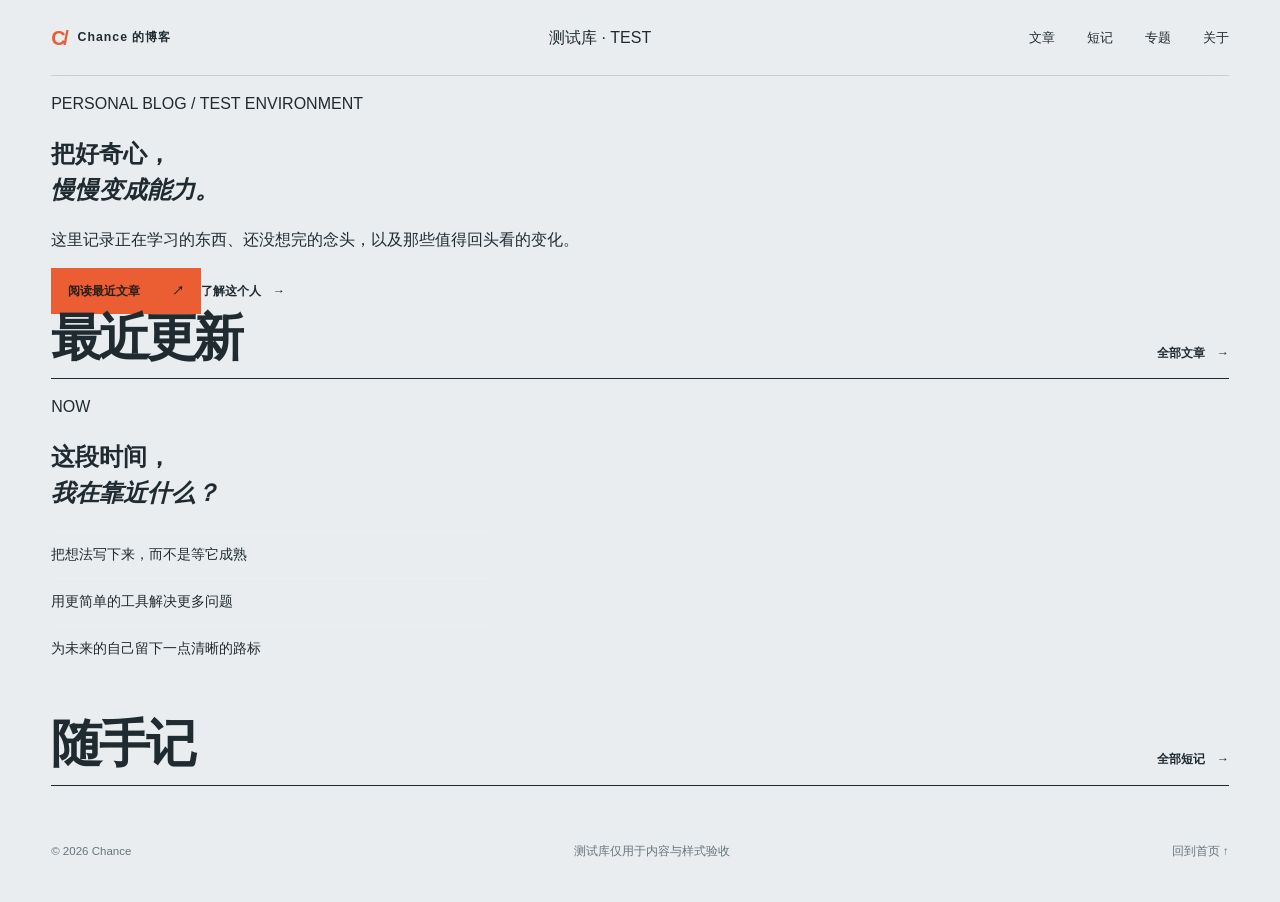
==== commit 5f783fed: "Quiet multi-page test redesign: index.html" ====
--- a/index.html
+++ b/index.html
@@ -1,42 +1,2 @@
-<!doctype html>
-<html lang="zh-CN">
-  <head>
-    <meta charset="UTF-8" />
-    <meta name="viewport" content="width=device-width, initial-scale=1" />
-    <meta name="description" content="Chance 的个人数字杂志，记录思考、学习与正在形成的方向。" />
-    <title>Chance · 正在形成中</title>
-    <link rel="stylesheet" href="./style.css" />
-  </head>
-  <body>
-    <div class="site-shell">
-      <header class="site-header">
-        <a class="wordmark" href="#top" aria-label="返回首页"><span class="wordmark-mark">C/</span><span>正在形成中</span></a>
-        <nav class="primary-nav" aria-label="主导航"><a href="#writing">文章</a><a href="#notes">短记</a><a href="#topics">专题</a><a href="#path">我的路径</a><a href="#about">关于</a></nav>
-        <button class="menu-toggle" type="button" aria-expanded="false" aria-controls="mobile-menu">菜单</button>
-        <a class="status-link" href="#now"><span class="status-dot"></span>现在</a>
-      </header>
-      <div class="mobile-menu" id="mobile-menu" hidden><a href="#writing">文章</a><a href="#notes">短记</a><a href="#topics">专题</a><a href="#path">我的路径</a><a href="#about">关于</a></div>
-      <main id="top">
-        <section class="hero section-grid" aria-labelledby="hero-title">
-          <div class="hero-meta mono">PERSONAL INDEX / 2026</div>
-          <div class="hero-copy"><p class="kicker">你好，我是 Chance</p><h1 id="hero-title">把好奇心，<br /><em>慢慢变成能力。</em></h1><p class="hero-intro">这里收集我正在学习的东西、还没想完的念头，以及那些值得回头看的变化。</p><div class="hero-actions"><a class="button button-primary" href="#writing">从最近的文章开始 <span>↗</span></a><a class="text-link" href="#about">了解这个人 <span>↓</span></a></div></div>
-          <div class="hero-index" aria-label="个人状态摘要"><div class="index-label mono">CURRENT STATE</div><div class="index-line"><span>在做</span><strong>建立一套自己的 AI 工作流</strong></div><div class="index-line"><span>在学</span><strong>写作 / 设计 / 知识管理</strong></div><div class="index-line"><span>在想</span><strong>怎样把零散经验变成可复用的方法</strong></div><div class="index-stamp">更新于<br /><strong>09 / 01<br />2026</strong></div></div>
-        </section>
-        <section class="signal-band" aria-label="站点说明"><span class="signal-label mono">A LIVING ARCHIVE</span><p>不是成果展览，是一份持续更新的公开草稿。</p><span class="signal-arrow">↘</span></section>
-        <section class="content-section" id="writing" aria-labelledby="writing-title"><div class="section-heading"><div><span class="section-index mono">01</span><h2 id="writing-title">最近写了什么</h2></div><a class="text-link" href="#writing">查看全部文章 <span>↗</span></a></div><div class="article-list">
-          <a class="article-row article-featured" href="#article-ai"><div class="article-type mono">FEATURED / ESSAY</div><div class="article-main"><h3>我为什么开始建立自己的 AI 工作流</h3><p>工具越来越多以后，真正稀缺的不是工具，而是知道自己为什么使用它们。</p></div><div class="article-date mono">2026.09.01</div><span class="row-arrow">↗</span></a>
-          <a class="article-row" href="#article-obsidian"><div class="article-type mono">NOTE / SYSTEM</div><div class="article-main"><h3>一个不复杂的个人知识库，应该从哪里开始</h3><p>先让记录变得容易，再讨论整理得漂亮。</p></div><div class="article-date mono">2026.08.28</div><span class="row-arrow">↗</span></a>
-          <a class="article-row" href="#article-slow"><div class="article-type mono">ESSAY / LIFE</div><div class="article-main"><h3>慢一点，不代表没有前进</h3><p>关于积累、间歇和那些看起来没有发生的日子。</p></div><div class="article-date mono">2026.08.15</div><span class="row-arrow">↗</span></a>
-        </div></section>
-        <section class="split-section" id="notes" aria-labelledby="notes-title"><div class="notes-panel"><div class="section-heading compact"><div><span class="section-index mono">02</span><h2 id="notes-title">短记</h2></div><a class="text-link" href="#notes">全部 <span>↗</span></a></div><article class="note-card"><div class="note-mark">“</div><p>真正能留下来的系统，不是最完整的那个，而是你愿意每天打开的那个。</p><div class="note-footer mono"><span>THOUGHT / 042</span><time datetime="2026-08-30">2026.08.30</time></div></article><article class="note-card note-card-small"><p>今天把“以后再整理”改成了“先留在这里”。这可能是系统开始工作的瞬间。</p><div class="note-footer mono"><span>FIELD NOTE / 018</span><time datetime="2026-08-26">2026.08.26</time></div></article></div>
-          <div class="now-panel" id="now"><div class="now-top"><span class="section-index mono">NOW</span><span class="status-chip"><span class="status-dot"></span>进行中</span></div><h2>这段时间，<br /><em>我在靠近什么？</em></h2><ul class="now-list"><li><span>01</span>把想法写下来，而不是等它成熟</li><li><span>02</span>试着用更简单的工具解决更多问题</li><li><span>03</span>为未来的自己留下一点清晰的路标</li></ul><a class="button button-inverted" href="#topics">看看正在积累的专题 <span>↗</span></a></div></section>
-        <section class="content-section topics-section" id="topics" aria-labelledby="topics-title"><div class="section-heading"><div><span class="section-index mono">03</span><h2 id="topics-title">正在积累的专题</h2></div><span class="muted-label mono">OPEN ENDED / 03</span></div><div class="topic-grid"><a class="topic-card topic-card-large" href="#topic-ai"><span class="topic-number mono">A / 01</span><div><h3>AI 工作流</h3><p>从工具试用，到形成真正能帮我工作的个人方法。</p></div><span class="topic-arrow">↗</span></a><a class="topic-card" href="#topic-writing"><span class="topic-number mono">B / 02</span><div><h3>写作与表达</h3><p>记录如何把模糊的感觉说清楚。</p></div><span class="topic-arrow">↗</span></a><a class="topic-card topic-card-accent" href="#topic-life"><span class="topic-number mono">C / 03</span><div><h3>生活实验</h3><p>关于习惯、注意力和低成本的改变。</p></div><span class="topic-arrow">↗</span></a></div></section>
-        <section class="path-section" id="path" aria-labelledby="path-title"><div class="path-intro"><span class="section-index mono">04</span><h2 id="path-title">我的路径</h2><p>成长不是一条漂亮的直线。这里记录方向改变、重新开始，以及那些后来才看懂的节点。</p><a class="text-link" href="#about">完整介绍 <span>↗</span></a></div><div class="timeline"><div class="timeline-item current"><div class="timeline-date mono">2026 / NOW</div><div><h3>建立自己的表达与工作系统</h3><p>开始把 AI、写作和知识管理放在同一个长期实验里。</p></div><span class="timeline-dot"></span></div><div class="timeline-item"><div class="timeline-date mono">2025</div><div><h3>重新认识“学习”</h3><p>从收集资料，转向留下判断、尝试和可复用的经验。</p></div><span class="timeline-dot"></span></div><div class="timeline-item"><div class="timeline-date mono">EARLIER</div><div><h3>还在寻找适合自己的节奏</h3><p>有些路暂时没有结论，但它们依然构成了现在的我。</p></div><span class="timeline-dot"></span></div></div></section>
-        <section class="about-section" id="about" aria-labelledby="about-title"><div class="about-title"><span class="section-index mono">05</span><h2 id="about-title">关于这里</h2></div><div class="about-copy"><p class="about-lead">我想把这个地方做成一个安静但不沉默的角落。</p><p>它可以放文章、短记、阅读、实验、路径和未来还不知道会出现的栏目。比起展示一个已经完成的人，我更想记录一个正在形成的人。</p><div class="about-links"><a class="button button-primary" href="mailto:hello@example.com">写信给我 <span>↗</span></a><a class="text-link" href="#resume">查看简历 <span>↓</span></a></div></div></section>
-        <section class="resume-section" id="resume" aria-labelledby="resume-title"><div class="resume-top"><span class="section-index mono">CV / 2026</span><a class="text-link" href="mailto:hello@example.com">索取完整简历 <span>↗</span></a></div><h2 id="resume-title">简历不是结论，<br /><em>只是路径的一个切面。</em></h2><div class="resume-grid"><div><span class="mono resume-label">FOCUS</span><p>AI 工作流<br />写作与知识管理<br />个人系统</p></div><div><span class="mono resume-label">CURRENTLY</span><p>持续学习与实践<br />开放接受有趣的合作<br />欢迎交换想法</p></div><div><span class="mono resume-label">CONTACT</span><p><a href="mailto:hello@example.com">hello@example.com</a><br /><a href="#top">返回页面顶部 ↑</a></p></div></div></section>
-      </main>
-      <footer class="site-footer"><span>© 2026 Chance</span><span class="mono">MADE OF NOTES &amp; TIME</span><a href="#top">回到顶部 ↑</a></footer>
-    </div>
-    <script src="./app.js"></script>
-  </body>
-</html>+<!doctype html><html lang="zh-CN"><head><meta charset="UTF-8"><meta name="viewport" content="width=device-width, initial-scale=1"><meta name="description" content="Chance 的个人博客，记录思考、学习与正在形成的方向。"><title>Chance · 首页</title><link rel="stylesheet" href="./style.css"></head><body data-page="home"><div class="site-shell"><header class="site-header"><a class="wordmark" href="./index.html" aria-label="Chance 首页"><span class="wordmark-mark">C/</span><span>Chance 的博客</span></a><span class="test-badge" aria-label="这是测试库">测试库 · TEST</span><nav class="primary-nav" aria-label="主导航"><a href="./articles.html">文章</a><a href="./notes.html">短记</a><a href="./topics.html">专题</a><a href="./about.html">关于</a></nav><button class="menu-toggle" type="button" aria-expanded="false" aria-controls="mobile-menu">菜单</button></header><div class="mobile-menu" id="mobile-menu" hidden><a href="./articles.html">文章</a><a href="./notes.html">短记</a><a href="./topics.html">专题</a><a href="./about.html">关于</a></div><main id="main"><section class="home-intro" aria-labelledby="home-title"><p class="eyebrow">PERSONAL BLOG / TEST ENVIRONMENT</p><h1 id="home-title">把好奇心，<br><em>慢慢变成能力。</em></h1><p class="intro-copy">这里记录正在学习的东西、还没想完的念头，以及那些值得回头看的变化。</p><div class="intro-actions"><a class="button button-primary" href="./articles.html">阅读最近文章 <span>↗</span></a><a class="text-link" href="./about.html">了解这个人 <span>→</span></a></div></section><section class="home-grid" aria-label="博客概览"><div class="home-block home-block-wide"><div class="section-heading"><div><h2>最近更新</h2></div><a class="text-link" href="./articles.html">全部文章 <span>→</span></a></div><div id="latest-articles" class="article-list"></div></div><aside class="home-block now-card"><p class="section-kicker">NOW</p><h2>这段时间，<br><em>我在靠近什么？</em></h2><ul class="now-list"><li>把想法写下来，而不是等它成熟</li><li>用更简单的工具解决更多问题</li><li>为未来的自己留下一点清晰的路标</li></ul></aside><div class="home-block home-block-wide note-preview"><div class="section-heading"><div><h2>随手记</h2></div><a class="text-link" href="./notes.html">全部短记 <span>→</span></a></div><div id="latest-note"></div></div></section></main><footer class="site-footer"><span>© 2026 Chance</span><span>测试库仅用于内容与样式验收</span><a href="./index.html">回到首页 ↑</a></footer></div><script src="./content.js"></script><script src="./app.js"></script></body></html>
+
--- a/style.css
+++ b/style.css
@@ -1,10 +1,10 @@
-/* finesse · register=brand · A=cold-blue+signal-orange · B=900/300 · C=list+archive-grid
- * D=CSS-scroll-reveal · E=paper-and-signal · SOUL=8 SPECTACLE=3 DENSITY=5 */
-:root{--paper:#e9edf0;--paper-2:#dfe5e8;--ink:#202b31;--muted:#68757b;--line:rgba(32,43,49,.16);--accent:#eb5d32;--night:#27363c;--white-tint:#f4f6f5;--serif:Georgia,"Times New Roman",serif;--sans:"Arial Nova",Arial,sans-serif;--mono:"Cascadia Code","SFMono-Regular",Consolas,monospace;--pad:clamp(1.25rem,4vw,4.5rem);--max:1440px}
-*{box-sizing:border-box}html{scroll-behavior:smooth;overflow-x:clip}body{margin:0;background:var(--paper);color:var(--ink);font-family:var(--sans);font-size:16px;line-height:1.5;overflow-x:clip}a{color:inherit;text-decoration:none}button{font:inherit;color:inherit}.site-shell{max-width:var(--max);margin:0 auto;padding:0 var(--pad)}.site-header{height:76px;display:flex;align-items:center;justify-content:space-between;border-bottom:1px solid var(--line);position:sticky;top:0;z-index:10;background:rgba(233,237,240,.94);backdrop-filter:blur(10px)}.wordmark{display:flex;align-items:center;gap:.7rem;font-size:.77rem;font-weight:700;letter-spacing:.08em;white-space:nowrap}.wordmark-mark{font-size:1.25rem;letter-spacing:-.12em;color:var(--accent)}.primary-nav{display:flex;gap:clamp(1rem,2.5vw,2.6rem);font-size:.8rem}.primary-nav a,.status-link,.text-link,.site-footer a{transition:color .2s ease}.primary-nav a:hover,.status-link:hover,.text-link:hover,.site-footer a:hover{color:#a43d24}.status-link{font-size:.75rem;display:flex;align-items:center;gap:.45rem;white-space:nowrap}.status-dot{display:inline-block;width:7px;height:7px;background:var(--accent);border-radius:50%;box-shadow:0 0 0 4px rgba(235,93,50,.12)}.menu-toggle,.mobile-menu{display:none}.mono{font-family:var(--mono);font-size:.68rem;letter-spacing:.08em}.section-grid{display:grid;grid-template-columns:1fr minmax(0,2.1fr) 1fr;gap:clamp(1.5rem,4vw,5rem)}.hero{min-height:clamp(570px,72vh,780px);padding:clamp(5rem,11vw,10rem) 0 clamp(4rem,8vw,8rem);align-items:end;position:relative}.hero:before{content:"";position:absolute;width:clamp(180px,22vw,330px);height:clamp(180px,22vw,330px);right:4%;top:16%;border:1px solid rgba(235,93,50,.45);border-radius:50%;box-shadow:inset 0 0 0 22px rgba(235,93,50,.06),inset 0 0 0 23px rgba(235,93,50,.2);pointer-events:none}.hero-meta{align-self:start;color:var(--muted);padding-top:.5rem}.hero-copy{position:relative;z-index:1}.kicker{color:#a43d24;font-size:.78rem;margin:0 0 1.5rem;font-weight:700;letter-spacing:.05em}.hero h1{font-size:clamp(3.4rem,8.2vw,8.6rem);line-height:.91;letter-spacing:-.075em;margin:0 0 2.2rem;max-width:8.5ch;font-weight:900}.hero h1 em,.now-panel h2 em,.resume-section h2 em{font-family:var(--serif);font-weight:400;letter-spacing:-.08em}.hero-intro{max-width:36ch;font-size:clamp(1rem,1.4vw,1.25rem);color:#526067;line-height:1.55;margin:0 0 2.3rem}.hero-actions,.about-links{display:flex;align-items:center;gap:1.4rem;flex-wrap:wrap}.button{display:inline-flex;align-items:center;justify-content:space-between;gap:2rem;min-height:46px;padding:.75rem 1rem;border:1px solid var(--ink);font-size:.75rem;font-weight:700;transition:transform .2s ease,background .2s ease,color .2s ease}.button:hover{transform:translateY(-3px)}.button-primary{background:var(--accent);border-color:var(--accent);color:#281e1a}.button-primary:hover{background:#f2764d}.text-link{font-size:.77rem;font-weight:700;display:inline-flex;gap:.7rem;align-items:center}.hero-index{align-self:end;position:relative;z-index:1;border-top:1px solid var(--ink);padding-top:1rem}.index-label{color:var(--muted);margin-bottom:1rem}.index-line{display:grid;grid-template-columns:3.2rem 1fr;gap:.7rem;border-bottom:1px solid var(--line);padding:.6rem 0;font-size:.76rem}.index-line span{color:var(--muted)}.index-line strong{font-weight:600}.index-stamp{font-family:var(--serif);font-size:1rem;color:var(--muted);margin-top:1.5rem;line-height:1.15}.index-stamp strong{color:var(--ink);font-size:1.5rem}.signal-band{background:var(--accent);margin:0 calc(var(--pad) * -1);padding:1rem var(--pad);display:grid;grid-template-columns:1fr 2.1fr 1fr;gap:clamp(1.5rem,4vw,5rem);align-items:center;color:#2d211d}.signal-band p{margin:0;font-size:clamp(1.05rem,2vw,1.6rem);font-weight:700;letter-spacing:-.03em}.signal-label{font-weight:700}.signal-arrow{font-size:1.8rem;text-align:right}.content-section{padding:clamp(5rem,10vw,9rem) 0}.section-heading{display:flex;align-items:end;justify-content:space-between;gap:2rem;border-bottom:1px solid var(--ink);padding-bottom:1rem;margin-bottom:1rem}.section-heading>div{display:flex;align-items:baseline;gap:1rem}.section-index{font-family:var(--mono);font-size:.72rem;color:#a43d24;letter-spacing:.1em}.section-heading h2,.about-title h2{font-size:clamp(2rem,4vw,4.6rem);line-height:.95;letter-spacing:-.07em;margin:0;font-weight:900}.article-row{display:grid;grid-template-columns:1.1fr 2.3fr 1fr 20px;gap:1.3rem;align-items:start;border-bottom:1px solid var(--line);padding:1.45rem 0;transition:padding .25s ease,background .25s ease}.article-row:hover{padding-left:1rem;padding-right:1rem;background:rgba(244,246,245,.5)}.article-featured{padding-top:2rem;padding-bottom:2rem}.article-type,.article-date{color:var(--muted)}.article-main h3{margin:0 0 .45rem;font-size:clamp(1.2rem,2.1vw,2rem);letter-spacing:-.045em;line-height:1.05}.article-main p{margin:0;color:var(--muted);font-size:.82rem;max-width:48ch}.row-arrow{font-size:1.2rem;text-align:right}.split-section{display:grid;grid-template-columns:1fr 1fr;min-height:650px;margin:0 calc(var(--pad) * -1)}.notes-panel{padding:clamp(3rem,7vw,7rem) var(--pad);background:var(--paper-2)}.section-heading.compact{margin-bottom:2.2rem}.section-heading.compact h2{font-size:clamp(2rem,3.5vw,3.5rem)}.note-card{border-top:2px solid var(--ink);padding:2rem 0 1.4rem}.note-mark{color:var(--accent);font-family:var(--serif);font-size:6rem;line-height:.5;height:2rem}.note-card p{font-family:var(--serif);font-size:clamp(1.6rem,3vw,2.7rem);line-height:1.13;letter-spacing:-.045em;max-width:16ch;margin:1.2rem 0 2rem}.note-card-small{margin-top:2.4rem;padding-top:1.2rem}.note-card-small p{font-family:var(--sans);font-size:1rem;line-height:1.5;letter-spacing:-.01em;margin:0 0 1.2rem;max-width:38ch}.note-footer{display:flex;justify-content:space-between;color:var(--muted)}.now-panel{background:var(--night);color:var(--white-tint);padding:clamp(3rem,7vw,7rem) var(--pad);display:flex;flex-direction:column;align-items:flex-start}.now-top{display:flex;justify-content:space-between;align-items:center;width:100%;color:#b6c1c4}.status-chip{display:inline-flex;align-items:center;gap:.5rem;font-size:.68rem;font-family:var(--mono);letter-spacing:.08em}.now-panel h2{font-size:clamp(2.8rem,5.2vw,6rem);line-height:.95;letter-spacing:-.075em;margin:clamp(4rem,9vw,8rem) 0 3rem;max-width:8ch}.now-panel h2 em{color:#e7a38c}.now-list{list-style:none;padding:0;margin:0 0 3rem;width:min(100%,440px)}.now-list li{border-top:1px solid rgba(244,246,245,.25);padding:.8rem 0;font-size:.85rem;display:flex;gap:1rem}.now-list li span{font-family:var(--mono);font-size:.68rem;color:#e7a38c}.button-inverted{border-color:#b6c1c4;color:var(--white-tint);margin-top:auto}.button-inverted:hover{background:var(--white-tint);color:var(--night)}.topics-section{padding-bottom:clamp(5rem,12vw,11rem)}.muted-label{color:var(--muted)}.topic-grid{display:grid;grid-template-columns:1.4fr 1fr 1fr;gap:1px;background:var(--line);border:1px solid var(--line)}.topic-card{min-height:290px;background:var(--paper);padding:1.3rem;display:flex;flex-direction:column;justify-content:space-between;transition:background .2s ease}.topic-card:hover{background:var(--white-tint)}.topic-card-large{min-height:390px}.topic-card-accent{background:var(--accent)}.topic-card-accent:hover{background:#f2764d}.topic-number{color:var(--muted)}.topic-card-accent .topic-number{color:#6f291b}.topic-card h3{font-size:clamp(1.6rem,3vw,3.4rem);letter-spacing:-.07em;margin:0 0 .6rem;line-height:.95}.topic-card p{max-width:25ch;margin:0;color:var(--muted);font-size:.85rem}.topic-card-accent p{color:#54271e}.topic-arrow{font-size:1.3rem;text-align:right}.path-section{display:grid;grid-template-columns:1fr 1.4fr;gap:clamp(3rem,10vw,11rem);padding:clamp(5rem,10vw,9rem) 0;border-top:1px solid var(--ink);border-bottom:1px solid var(--ink)}.path-intro h2{font-size:clamp(3rem,6vw,6.5rem);line-height:.88;letter-spacing:-.08em;margin:1.1rem 0 2rem}.path-intro p{max-width:29ch;color:var(--muted);font-size:1rem;margin:0 0 2rem}.timeline{border-top:1px solid var(--line)}.timeline-item{display:grid;grid-template-columns:8rem 1fr 12px;gap:1rem;position:relative;padding:1.5rem 0;border-bottom:1px solid var(--line)}.timeline-date{color:var(--muted);padding-top:.15rem}.timeline-item h3{font-size:1.1rem;margin:0 0 .45rem;letter-spacing:-.03em}.timeline-item p{font-size:.82rem;color:var(--muted);margin:0;max-width:42ch}.timeline-dot{width:8px;height:8px;border:1px solid var(--accent);border-radius:50%;margin-top:.35rem}.timeline-item.current .timeline-dot{background:var(--accent);box-shadow:0 0 0 4px rgba(235,93,50,.13)}.about-section{display:grid;grid-template-columns:1fr 1.4fr;gap:clamp(3rem,10vw,11rem);padding:clamp(6rem,13vw,13rem) 0}.about-title h2{margin-top:1rem}.about-lead{font-family:var(--serif);font-size:clamp(2rem,4vw,4rem);line-height:.98;letter-spacing:-.06em;max-width:13ch;margin:0 0 2rem}.about-copy>p:not(.about-lead){color:var(--muted);max-width:47ch;font-size:1rem}.about-links{margin-top:2.5rem}.resume-section{background:var(--accent);color:#30221e;margin:0 calc(var(--pad) * -1);padding:clamp(3rem,6vw,6rem) var(--pad) clamp(4rem,8vw,8rem)}.resume-top{display:flex;justify-content:space-between;align-items:center;border-bottom:1px solid rgba(48,34,30,.3);padding-bottom:1rem}.resume-section .section-index{color:#71301f}.resume-section h2{font-size:clamp(3rem,7vw,7rem);line-height:.88;letter-spacing:-.08em;margin:clamp(4rem,8vw,8rem) 0 5rem;max-width:10ch}.resume-section h2 em{color:#74301f}.resume-grid{display:grid;grid-template-columns:repeat(3,1fr);gap:1rem;border-top:1px solid rgba(48,34,30,.3);padding-top:1rem}.resume-label{color:#74301f;font-weight:700}.resume-grid p{line-height:1.65;font-size:.9rem}.resume-grid a{text-decoration:underline;text-decoration-color:rgba(48,34,30,.35);text-underline-offset:4px}.site-footer{min-height:100px;display:flex;align-items:center;justify-content:space-between;gap:1rem;color:var(--muted);font-size:.72rem}.site-footer .mono{font-size:.62rem}
-+@media (max-width:850px){.primary-nav{display:none}.menu-toggle{display:block;border:0;background:none;font-size:.75rem;cursor:pointer}.mobile-menu{position:fixed;inset:76px var(--pad) auto;background:var(--white-tint);border:1px solid var(--line);z-index:9;padding:1rem;box-shadow:0 18px 40px rgba(32,43,49,.12)}.mobile-menu[hidden]{display:none}.mobile-menu a{display:block;padding:.8rem 0;border-bottom:1px solid var(--line);font-weight:700}.mobile-menu a:last-child{border-bottom:0}.section-grid{grid-template-columns:1fr 1fr}.hero-copy{grid-column:1/-1;grid-row:2}.hero-meta{grid-column:1/-1}.hero-index{grid-column:2;grid-row:3}.signal-band{grid-template-columns:1fr 2fr 30px}.article-row{grid-template-columns:1fr 2.5fr 20px}.article-date{display:none}.split-section{grid-template-columns:1fr}.now-panel{min-height:650px}.topic-grid{grid-template-columns:1fr 1fr}.topic-card-large{grid-row:span 2}.path-section,.about-section{grid-template-columns:1fr;gap:4rem}.about-title{display:flex;gap:1rem;align-items:baseline}.about-title h2{margin:0}.resume-grid{grid-template-columns:1fr 1fr}.resume-grid>div:last-child{grid-column:1/-1}}
-+@media (max-width:560px){.site-header{height:64px}.mobile-menu{inset:64px var(--pad) auto}.status-link{display:none}.hero{min-height:680px;padding-top:4rem}.hero:before{right:-8%;top:22%;width:190px;height:190px}.hero h1{font-size:clamp(3.1rem,16vw,5rem)}.hero-intro{font-size:1rem}.hero-index{grid-column:1/-1}.signal-band{grid-template-columns:1fr 28px}.signal-band p{grid-column:1/-1;grid-row:2}.signal-arrow{grid-column:2;grid-row:1}.content-section{padding:5rem 0}.section-heading{align-items:start;flex-direction:column;gap:1.2rem}.section-heading .text-link{align-self:flex-start}.article-row,.article-featured{grid-template-columns:1fr 20px;gap:.7rem;padding:1.25rem 0}.article-type{grid-column:1/-1}.article-main{grid-column:1}.row-arrow{grid-column:2;grid-row:2}.article-main h3{font-size:1.35rem}.article-main p{font-size:.78rem}.split-section{margin:0 calc(var(--pad) * -1)}.notes-panel,.now-panel{padding-left:var(--pad);padding-right:var(--pad)}.note-card p{font-size:2rem}.now-panel{min-height:600px}.topic-grid{grid-template-columns:1fr}.topic-card,.topic-card-large{min-height:250px;grid-row:auto}.path-section{padding:5rem 0}.timeline-item{grid-template-columns:5.4rem 1fr 9px}.timeline-item h3{font-size:1rem}.about-section{padding:6rem 0}.resume-section{padding-top:3rem}.resume-section h2{font-size:3.5rem;margin:5rem 0 4rem}.resume-grid{grid-template-columns:1fr}.resume-grid>div:last-child{grid-column:auto}.site-footer{padding:1.5rem 0;flex-wrap:wrap}.site-footer .mono{order:3;width:100%}}
-+@media (prefers-reduced-motion:reduce){html{scroll-behavior:auto}*,*::before,*::after{animation-duration:.01ms!important;animation-iteration-count:1!important;transition-duration:.01ms!important}}
-@media (max-width:850px){.primary-nav{display:none}.menu-toggle{display:block;border:0;background:none;font-size:.75rem;cursor:pointer}.mobile-menu{position:fixed;inset:76px var(--pad) auto;background:var(--white-tint);border:1px solid var(--line);z-index:9;padding:1rem;box-shadow:0 18px 40px rgba(32,43,49,.12)}.mobile-menu[hidden]{display:none}.mobile-menu a{display:block;padding:.8rem 0;border-bottom:1px solid var(--line);font-weight:700}.mobile-menu a:last-child{border-bottom:0}.section-grid{grid-template-columns:1fr 1fr}.hero-copy{grid-column:1/-1;grid-row:2}.hero-meta{grid-column:1/-1}.hero-index{grid-column:2;grid-row:3}.signal-band{grid-template-columns:1fr 2fr 30px}.article-row{grid-template-columns:1fr 2.5fr 20px}.article-date{display:none}.split-section{grid-template-columns:1fr}.now-panel{min-height:650px}.topic-grid{grid-template-columns:1fr 1fr}.topic-card-large{grid-row:span 2}.path-section,.about-section{grid-template-columns:1fr;gap:4rem}.about-title{display:flex;gap:1rem;align-items:baseline}.about-title h2{margin:0}.resume-grid{grid-template-columns:1fr 1fr}.resume-grid>div:last-child{grid-column:1/-1}}
-@media (max-width:560px){.site-header{height:64px}.mobile-menu{inset:64px var(--pad) auto}.status-link{display:none}.hero{min-height:680px;padding-top:4rem}.hero:before{right:-8%;top:22%;width:190px;height:190px}.hero h1{font-size:clamp(3.1rem,16vw,5rem)}.hero-intro{font-size:1rem}.hero-index{grid-column:1/-1}.signal-band{grid-template-columns:1fr 28px}.signal-band p{grid-column:1/-1;grid-row:2}.signal-arrow{grid-column:2;grid-row:1}.content-section{padding:5rem 0}.section-heading{align-items:start;flex-direction:column;gap:1.2rem}.section-heading .text-link{align-self:flex-start}.article-row,.article-featured{grid-template-columns:1fr 20px;gap:.7rem;padding:1.25rem 0}.article-type{grid-column:1/-1}.article-main{grid-column:1}.row-arrow{grid-column:2;grid-row:2}.article-main h3{font-size:1.35rem}.article-main p{font-size:.78rem}.split-section{margin:0 calc(var(--pad) * -1)}.notes-panel,.now-panel{padding-left:var(--pad);padding-right:var(--pad)}.note-card p{font-size:2rem}.now-panel{min-height:600px}.topic-grid{grid-template-columns:1fr}.topic-card,.topic-card-large{min-height:250px;grid-row:auto}.path-section{padding:5rem 0}.timeline-item{grid-template-columns:5.4rem 1fr 9px}.timeline-item h3{font-size:1rem}.about-section{padding:6rem 0}.resume-section{padding-top:3rem}.resume-section h2{font-size:3.5rem;margin:5rem 0 4rem}.resume-grid{grid-template-columns:1fr}.resume-grid>div:last-child{grid-column:auto}.site-footer{padding:1.5rem 0;flex-wrap:wrap}.site-footer .mono{order:3;width:100%}}
+/* finesse · register=brand · A=cold-blue+signal-orange · B=900/300 · C=list+archive-grid
+ * D=CSS-scroll-reveal · E=paper-and-signal · SOUL=8 SPECTACLE=3 DENSITY=5 */
+:root{--paper:#e9edf0;--paper-2:#dfe5e8;--ink:#202b31;--muted:#68757b;--line:rgba(32,43,49,.16);--accent:#eb5d32;--night:#27363c;--white-tint:#f4f6f5;--serif:Georgia,"Times New Roman",serif;--sans:"Arial Nova",Arial,sans-serif;--mono:"Cascadia Code","SFMono-Regular",Consolas,monospace;--pad:clamp(1.25rem,4vw,4.5rem);--max:1440px}
+*{box-sizing:border-box}html{scroll-behavior:smooth;overflow-x:clip}body{margin:0;background:var(--paper);color:var(--ink);font-family:var(--sans);font-size:16px;line-height:1.5;overflow-x:clip}a{color:inherit;text-decoration:none}button{font:inherit;color:inherit}.site-shell{max-width:var(--max);margin:0 auto;padding:0 var(--pad)}.site-header{height:76px;display:flex;align-items:center;justify-content:space-between;border-bottom:1px solid var(--line);position:sticky;top:0;z-index:10;background:rgba(233,237,240,.94);backdrop-filter:blur(10px)}.wordmark{display:flex;align-items:center;gap:.7rem;font-size:.77rem;font-weight:700;letter-spacing:.08em;white-space:nowrap}.wordmark-mark{font-size:1.25rem;letter-spacing:-.12em;color:var(--accent)}.primary-nav{display:flex;gap:clamp(1rem,2.5vw,2.6rem);font-size:.8rem}.primary-nav a,.status-link,.text-link,.site-footer a{transition:color .2s ease}.primary-nav a:hover,.status-link:hover,.text-link:hover,.site-footer a:hover{color:#a43d24}.status-link{font-size:.75rem;display:flex;align-items:center;gap:.45rem;white-space:nowrap}.status-dot{display:inline-block;width:7px;height:7px;background:var(--accent);border-radius:50%;box-shadow:0 0 0 4px rgba(235,93,50,.12)}.menu-toggle,.mobile-menu{display:none}.mono{font-family:var(--mono);font-size:.68rem;letter-spacing:.08em}.section-grid{display:grid;grid-template-columns:1fr minmax(0,2.1fr) 1fr;gap:clamp(1.5rem,4vw,5rem)}.hero{min-height:clamp(570px,72vh,780px);padding:clamp(5rem,11vw,10rem) 0 clamp(4rem,8vw,8rem);align-items:end;position:relative}.hero:before{content:"";position:absolute;width:clamp(180px,22vw,330px);height:clamp(180px,22vw,330px);right:4%;top:16%;border:1px solid rgba(235,93,50,.45);border-radius:50%;box-shadow:inset 0 0 0 22px rgba(235,93,50,.06),inset 0 0 0 23px rgba(235,93,50,.2);pointer-events:none}.hero-meta{align-self:start;color:var(--muted);padding-top:.5rem}.hero-copy{position:relative;z-index:1}.kicker{color:#a43d24;font-size:.78rem;margin:0 0 1.5rem;font-weight:700;letter-spacing:.05em}.hero h1{font-size:clamp(3.4rem,8.2vw,8.6rem);line-height:.91;letter-spacing:-.075em;margin:0 0 2.2rem;max-width:8.5ch;font-weight:900}.hero h1 em,.now-panel h2 em,.resume-section h2 em{font-family:var(--serif);font-weight:400;letter-spacing:-.08em}.hero-intro{max-width:36ch;font-size:clamp(1rem,1.4vw,1.25rem);color:#526067;line-height:1.55;margin:0 0 2.3rem}.hero-actions,.about-links{display:flex;align-items:center;gap:1.4rem;flex-wrap:wrap}.button{display:inline-flex;align-items:center;justify-content:space-between;gap:2rem;min-height:46px;padding:.75rem 1rem;border:1px solid var(--ink);font-size:.75rem;font-weight:700;transition:transform .2s ease,background .2s ease,color .2s ease}.button:hover{transform:translateY(-3px)}.button-primary{background:var(--accent);border-color:var(--accent);color:#281e1a}.button-primary:hover{background:#f2764d}.text-link{font-size:.77rem;font-weight:700;display:inline-flex;gap:.7rem;align-items:center}.hero-index{align-self:end;position:relative;z-index:1;border-top:1px solid var(--ink);padding-top:1rem}.index-label{color:var(--muted);margin-bottom:1rem}.index-line{display:grid;grid-template-columns:3.2rem 1fr;gap:.7rem;border-bottom:1px solid var(--line);padding:.6rem 0;font-size:.76rem}.index-line span{color:var(--muted)}.index-line strong{font-weight:600}.index-stamp{font-family:var(--serif);font-size:1rem;color:var(--muted);margin-top:1.5rem;line-height:1.15}.index-stamp strong{color:var(--ink);font-size:1.5rem}.signal-band{background:var(--accent);margin:0 calc(var(--pad) * -1);padding:1rem var(--pad);display:grid;grid-template-columns:1fr 2.1fr 1fr;gap:clamp(1.5rem,4vw,5rem);align-items:center;color:#2d211d}.signal-band p{margin:0;font-size:clamp(1.05rem,2vw,1.6rem);font-weight:700;letter-spacing:-.03em}.signal-label{font-weight:700}.signal-arrow{font-size:1.8rem;text-align:right}.content-section{padding:clamp(5rem,10vw,9rem) 0}.section-heading{display:flex;align-items:end;justify-content:space-between;gap:2rem;border-bottom:1px solid var(--ink);padding-bottom:1rem;margin-bottom:1rem}.section-heading>div{display:flex;align-items:baseline;gap:1rem}.section-index{font-family:var(--mono);font-size:.72rem;color:#a43d24;letter-spacing:.1em}.section-heading h2,.about-title h2{font-size:clamp(2rem,4vw,4.6rem);line-height:.95;letter-spacing:-.07em;margin:0;font-weight:900}.article-row{display:grid;grid-template-columns:1.1fr 2.3fr 1fr 20px;gap:1.3rem;align-items:start;border-bottom:1px solid var(--line);padding:1.45rem 0;transition:padding .25s ease,background .25s ease}.article-row:hover{padding-left:1rem;padding-right:1rem;background:rgba(244,246,245,.5)}.article-featured{padding-top:2rem;padding-bottom:2rem}.article-type,.article-date{color:var(--muted)}.article-main h3{margin:0 0 .45rem;font-size:clamp(1.2rem,2.1vw,2rem);letter-spacing:-.045em;line-height:1.05}.article-main p{margin:0;color:var(--muted);font-size:.82rem;max-width:48ch}.row-arrow{font-size:1.2rem;text-align:right}.split-section{display:grid;grid-template-columns:1fr 1fr;min-height:650px;margin:0 calc(var(--pad) * -1)}.notes-panel{padding:clamp(3rem,7vw,7rem) var(--pad);background:var(--paper-2)}.section-heading.compact{margin-bottom:2.2rem}.section-heading.compact h2{font-size:clamp(2rem,3.5vw,3.5rem)}.note-card{border-top:2px solid var(--ink);padding:2rem 0 1.4rem}.note-mark{color:var(--accent);font-family:var(--serif);font-size:6rem;line-height:.5;height:2rem}.note-card p{font-family:var(--serif);font-size:clamp(1.6rem,3vw,2.7rem);line-height:1.13;letter-spacing:-.045em;max-width:16ch;margin:1.2rem 0 2rem}.note-card-small{margin-top:2.4rem;padding-top:1.2rem}.note-card-small p{font-family:var(--sans);font-size:1rem;line-height:1.5;letter-spacing:-.01em;margin:0 0 1.2rem;max-width:38ch}.note-footer{display:flex;justify-content:space-between;color:var(--muted)}.now-panel{background:var(--night);color:var(--white-tint);padding:clamp(3rem,7vw,7rem) var(--pad);display:flex;flex-direction:column;align-items:flex-start}.now-top{display:flex;justify-content:space-between;align-items:center;width:100%;color:#b6c1c4}.status-chip{display:inline-flex;align-items:center;gap:.5rem;font-size:.68rem;font-family:var(--mono);letter-spacing:.08em}.now-panel h2{font-size:clamp(2.8rem,5.2vw,6rem);line-height:.95;letter-spacing:-.075em;margin:clamp(4rem,9vw,8rem) 0 3rem;max-width:8ch}.now-panel h2 em{color:#e7a38c}.now-list{list-style:none;padding:0;margin:0 0 3rem;width:min(100%,440px)}.now-list li{border-top:1px solid rgba(244,246,245,.25);padding:.8rem 0;font-size:.85rem;display:flex;gap:1rem}.now-list li span{font-family:var(--mono);font-size:.68rem;color:#e7a38c}.button-inverted{border-color:#b6c1c4;color:var(--white-tint);margin-top:auto}.button-inverted:hover{background:var(--white-tint);color:var(--night)}.topics-section{padding-bottom:clamp(5rem,12vw,11rem)}.muted-label{color:var(--muted)}.topic-grid{display:grid;grid-template-columns:1.4fr 1fr 1fr;gap:1px;background:var(--line);border:1px solid var(--line)}.topic-card{min-height:290px;background:var(--paper);padding:1.3rem;display:flex;flex-direction:column;justify-content:space-between;transition:background .2s ease}.topic-card:hover{background:var(--white-tint)}.topic-card-large{min-height:390px}.topic-card-accent{background:var(--accent)}.topic-card-accent:hover{background:#f2764d}.topic-number{color:var(--muted)}.topic-card-accent .topic-number{color:#6f291b}.topic-card h3{font-size:clamp(1.6rem,3vw,3.4rem);letter-spacing:-.07em;margin:0 0 .6rem;line-height:.95}.topic-card p{max-width:25ch;margin:0;color:var(--muted);font-size:.85rem}.topic-card-accent p{color:#54271e}.topic-arrow{font-size:1.3rem;text-align:right}.path-section{display:grid;grid-template-columns:1fr 1.4fr;gap:clamp(3rem,10vw,11rem);padding:clamp(5rem,10vw,9rem) 0;border-top:1px solid var(--ink);border-bottom:1px solid var(--ink)}.path-intro h2{font-size:clamp(3rem,6vw,6.5rem);line-height:.88;letter-spacing:-.08em;margin:1.1rem 0 2rem}.path-intro p{max-width:29ch;color:var(--muted);font-size:1rem;margin:0 0 2rem}.timeline{border-top:1px solid var(--line)}.timeline-item{display:grid;grid-template-columns:8rem 1fr 12px;gap:1rem;position:relative;padding:1.5rem 0;border-bottom:1px solid var(--line)}.timeline-date{color:var(--muted);padding-top:.15rem}.timeline-item h3{font-size:1.1rem;margin:0 0 .45rem;letter-spacing:-.03em}.timeline-item p{font-size:.82rem;color:var(--muted);margin:0;max-width:42ch}.timeline-dot{width:8px;height:8px;border:1px solid var(--accent);border-radius:50%;margin-top:.35rem}.timeline-item.current .timeline-dot{background:var(--accent);box-shadow:0 0 0 4px rgba(235,93,50,.13)}.about-section{display:grid;grid-template-columns:1fr 1.4fr;gap:clamp(3rem,10vw,11rem);padding:clamp(6rem,13vw,13rem) 0}.about-title h2{margin-top:1rem}.about-lead{font-family:var(--serif);font-size:clamp(2rem,4vw,4rem);line-height:.98;letter-spacing:-.06em;max-width:13ch;margin:0 0 2rem}.about-copy>p:not(.about-lead){color:var(--muted);max-width:47ch;font-size:1rem}.about-links{margin-top:2.5rem}.resume-section{background:var(--accent);color:#30221e;margin:0 calc(var(--pad) * -1);padding:clamp(3rem,6vw,6rem) var(--pad) clamp(4rem,8vw,8rem)}.resume-top{display:flex;justify-content:space-between;align-items:center;border-bottom:1px solid rgba(48,34,30,.3);padding-bottom:1rem}.resume-section .section-index{color:#71301f}.resume-section h2{font-size:clamp(3rem,7vw,7rem);line-height:.88;letter-spacing:-.08em;margin:clamp(4rem,8vw,8rem) 0 5rem;max-width:10ch}.resume-section h2 em{color:#74301f}.resume-grid{display:grid;grid-template-columns:repeat(3,1fr);gap:1rem;border-top:1px solid rgba(48,34,30,.3);padding-top:1rem}.resume-label{color:#74301f;font-weight:700}.resume-grid p{line-height:1.65;font-size:.9rem}.resume-grid a{text-decoration:underline;text-decoration-color:rgba(48,34,30,.35);text-underline-offset:4px}.site-footer{min-height:100px;display:flex;align-items:center;justify-content:space-between;gap:1rem;color:var(--muted);font-size:.72rem}.site-footer .mono{font-size:.62rem}
++@media (max-width:850px){.primary-nav{display:none}.menu-toggle{display:block;border:0;background:none;font-size:.75rem;cursor:pointer}.mobile-menu{position:fixed;inset:76px var(--pad) auto;background:var(--white-tint);border:1px solid var(--line);z-index:9;padding:1rem;box-shadow:0 18px 40px rgba(32,43,49,.12)}.mobile-menu[hidden]{display:none}.mobile-menu a{display:block;padding:.8rem 0;border-bottom:1px solid var(--line);font-weight:700}.mobile-menu a:last-child{border-bottom:0}.section-grid{grid-template-columns:1fr 1fr}.hero-copy{grid-column:1/-1;grid-row:2}.hero-meta{grid-column:1/-1}.hero-index{grid-column:2;grid-row:3}.signal-band{grid-template-columns:1fr 2fr 30px}.article-row{grid-template-columns:1fr 2.5fr 20px}.article-date{display:none}.split-section{grid-template-columns:1fr}.now-panel{min-height:650px}.topic-grid{grid-template-columns:1fr 1fr}.topic-card-large{grid-row:span 2}.path-section,.about-section{grid-template-columns:1fr;gap:4rem}.about-title{display:flex;gap:1rem;align-items:baseline}.about-title h2{margin:0}.resume-grid{grid-template-columns:1fr 1fr}.resume-grid>div:last-child{grid-column:1/-1}}
++@media (max-width:560px){.site-header{height:64px}.mobile-menu{inset:64px var(--pad) auto}.status-link{display:none}.hero{min-height:680px;padding-top:4rem}.hero:before{right:-8%;top:22%;width:190px;height:190px}.hero h1{font-size:clamp(3.1rem,16vw,5rem)}.hero-intro{font-size:1rem}.hero-index{grid-column:1/-1}.signal-band{grid-template-columns:1fr 28px}.signal-band p{grid-column:1/-1;grid-row:2}.signal-arrow{grid-column:2;grid-row:1}.content-section{padding:5rem 0}.section-heading{align-items:start;flex-direction:column;gap:1.2rem}.section-heading .text-link{align-self:flex-start}.article-row,.article-featured{grid-template-columns:1fr 20px;gap:.7rem;padding:1.25rem 0}.article-type{grid-column:1/-1}.article-main{grid-column:1}.row-arrow{grid-column:2;grid-row:2}.article-main h3{font-size:1.35rem}.article-main p{font-size:.78rem}.split-section{margin:0 calc(var(--pad) * -1)}.notes-panel,.now-panel{padding-left:var(--pad);padding-right:var(--pad)}.note-card p{font-size:2rem}.now-panel{min-height:600px}.topic-grid{grid-template-columns:1fr}.topic-card,.topic-card-large{min-height:250px;grid-row:auto}.path-section{padding:5rem 0}.timeline-item{grid-template-columns:5.4rem 1fr 9px}.timeline-item h3{font-size:1rem}.about-section{padding:6rem 0}.resume-section{padding-top:3rem}.resume-section h2{font-size:3.5rem;margin:5rem 0 4rem}.resume-grid{grid-template-columns:1fr}.resume-grid>div:last-child{grid-column:auto}.site-footer{padding:1.5rem 0;flex-wrap:wrap}.site-footer .mono{order:3;width:100%}}
++@media (prefers-reduced-motion:reduce){html{scroll-behavior:auto}*,*::before,*::after{animation-duration:.01ms!important;animation-iteration-count:1!important;transition-duration:.01ms!important}}
+@media (max-width:850px){.primary-nav{display:none}.menu-toggle{display:block;border:0;background:none;font-size:.75rem;cursor:pointer}.mobile-menu{position:fixed;inset:76px var(--pad) auto;background:var(--white-tint);border:1px solid var(--line);z-index:9;padding:1rem;box-shadow:0 18px 40px rgba(32,43,49,.12)}.mobile-menu[hidden]{display:none}.mobile-menu a{display:block;padding:.8rem 0;border-bottom:1px solid var(--line);font-weight:700}.mobile-menu a:last-child{border-bottom:0}.section-grid{grid-template-columns:1fr 1fr}.hero-copy{grid-column:1/-1;grid-row:2}.hero-meta{grid-column:1/-1}.hero-index{grid-column:2;grid-row:3}.signal-band{grid-template-columns:1fr 2fr 30px}.article-row{grid-template-columns:1fr 2.5fr 20px}.article-date{display:none}.split-section{grid-template-columns:1fr}.now-panel{min-height:650px}.topic-grid{grid-template-columns:1fr 1fr}.topic-card-large{grid-row:span 2}.path-section,.about-section{grid-template-columns:1fr;gap:4rem}.about-title{display:flex;gap:1rem;align-items:baseline}.about-title h2{margin:0}.resume-grid{grid-template-columns:1fr 1fr}.resume-grid>div:last-child{grid-column:1/-1}}
+@media (max-width:560px){.site-header{height:64px}.mobile-menu{inset:64px var(--pad) auto}.status-link{display:none}.hero{min-height:680px;padding-top:4rem}.hero:before{right:-8%;top:22%;width:190px;height:190px}.hero h1{font-size:clamp(3.1rem,16vw,5rem)}.hero-intro{font-size:1rem}.hero-index{grid-column:1/-1}.signal-band{grid-template-columns:1fr 28px}.signal-band p{grid-column:1/-1;grid-row:2}.signal-arrow{grid-column:2;grid-row:1}.content-section{padding:5rem 0}.section-heading{align-items:start;flex-direction:column;gap:1.2rem}.section-heading .text-link{align-self:flex-start}.article-row,.article-featured{grid-template-columns:1fr 20px;gap:.7rem;padding:1.25rem 0}.article-type{grid-column:1/-1}.article-main{grid-column:1}.row-arrow{grid-column:2;grid-row:2}.article-main h3{font-size:1.35rem}.article-main p{font-size:.78rem}.split-section{margin:0 calc(var(--pad) * -1)}.notes-panel,.now-panel{padding-left:var(--pad);padding-right:var(--pad)}.note-card p{font-size:2rem}.now-panel{min-height:600px}.topic-grid{grid-template-columns:1fr}.topic-card,.topic-card-large{min-height:250px;grid-row:auto}.path-section{padding:5rem 0}.timeline-item{grid-template-columns:5.4rem 1fr 9px}.timeline-item h3{font-size:1rem}.about-section{padding:6rem 0}.resume-section{padding-top:3rem}.resume-section h2{font-size:3.5rem;margin:5rem 0 4rem}.resume-grid{grid-template-columns:1fr}.resume-grid>div:last-child{grid-column:auto}.site-footer{padding:1.5rem 0;flex-wrap:wrap}.site-footer .mono{order:3;width:100%}}
 @media (prefers-reduced-motion:reduce){html{scroll-behavior:auto}*,*::before,*::after{animation-duration:.01ms!important;animation-iteration-count:1!important;transition-duration:.01ms!important}}
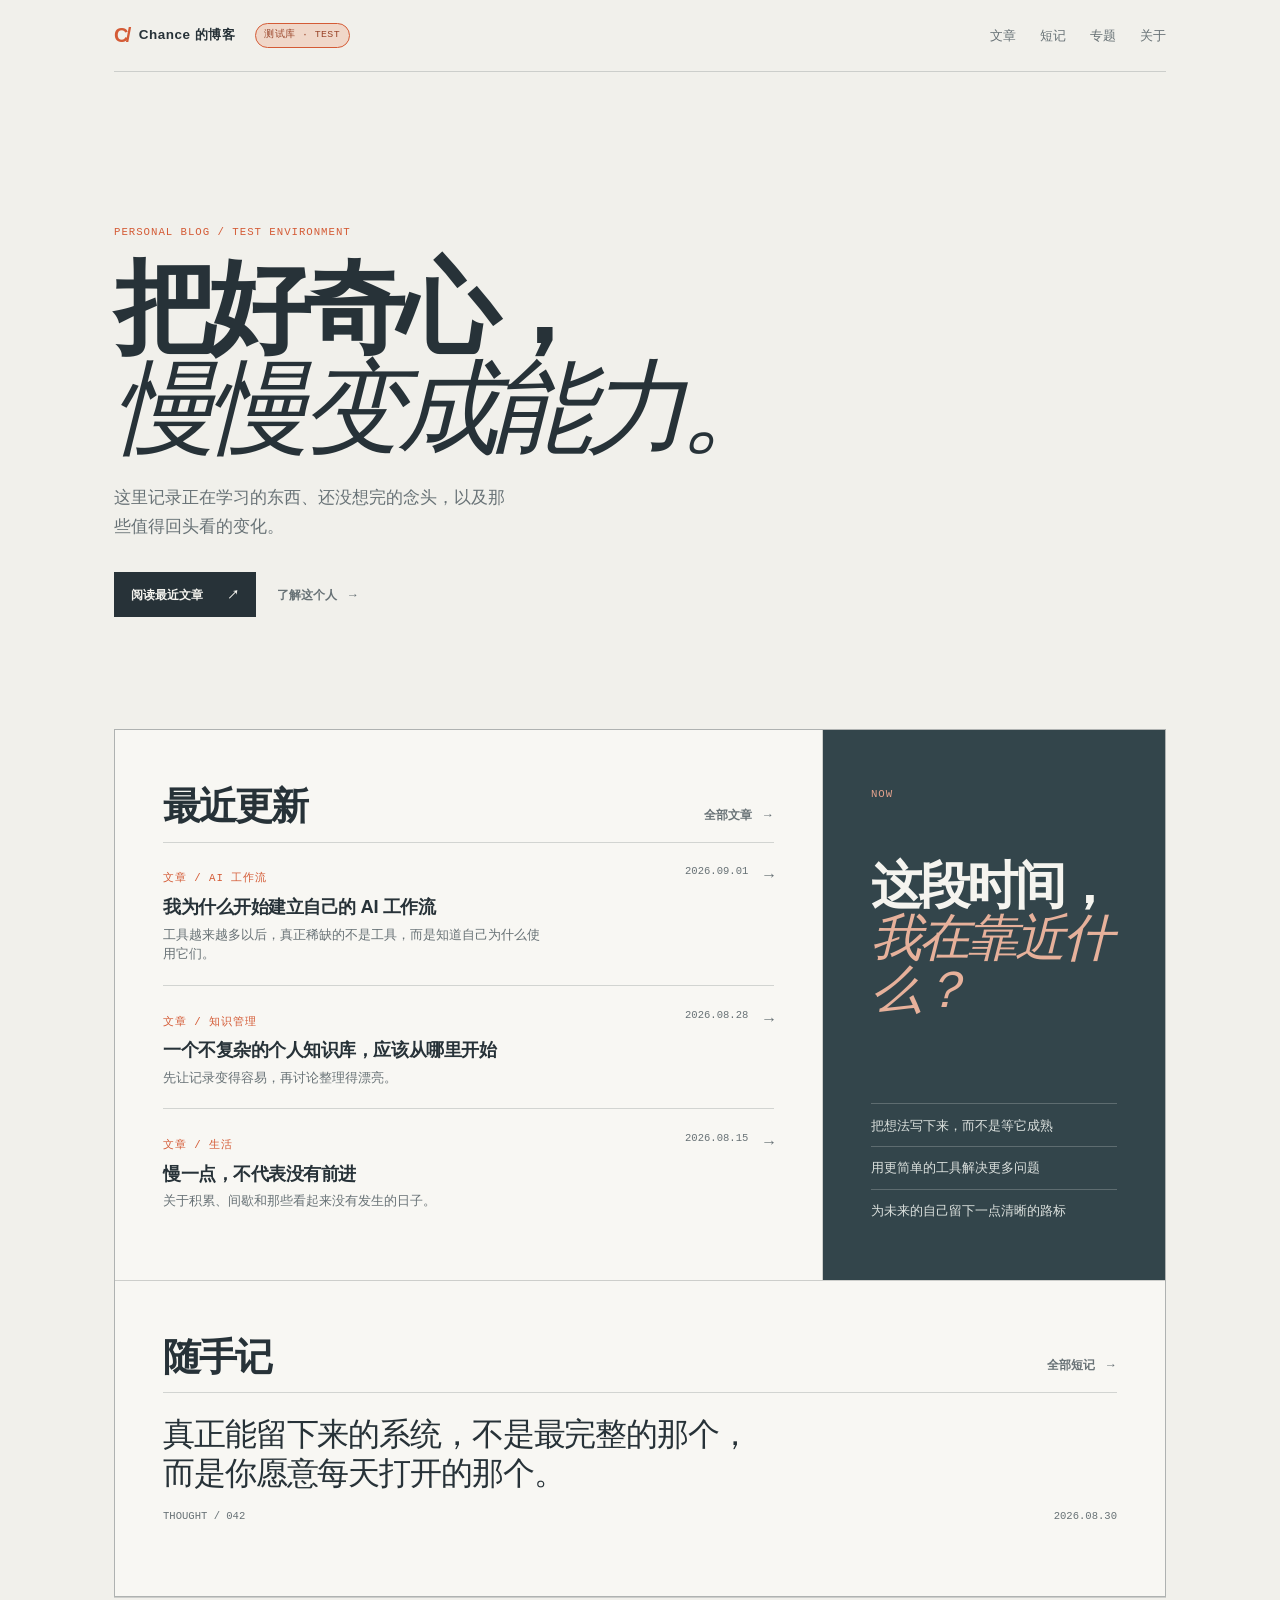
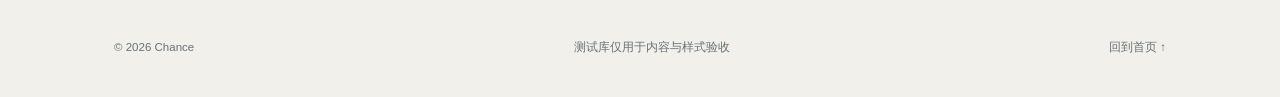
==== commit 00443acd: "Finalize quiet test redesign: index.html" ====
--- a/index.html
+++ b/index.html
@@ -1,2 +1 @@
-<!doctype html><html lang="zh-CN"><head><meta charset="UTF-8"><meta name="viewport" content="width=device-width, initial-scale=1"><meta name="description" content="Chance 的个人博客，记录思考、学习与正在形成的方向。"><title>Chance · 首页</title><link rel="stylesheet" href="./style.css"></head><body data-page="home"><div class="site-shell"><header class="site-header"><a class="wordmark" href="./index.html" aria-label="Chance 首页"><span class="wordmark-mark">C/</span><span>Chance 的博客</span></a><span class="test-badge" aria-label="这是测试库">测试库 · TEST</span><nav class="primary-nav" aria-label="主导航"><a href="./articles.html">文章</a><a href="./notes.html">短记</a><a href="./topics.html">专题</a><a href="./about.html">关于</a></nav><button class="menu-toggle" type="button" aria-expanded="false" aria-controls="mobile-menu">菜单</button></header><div class="mobile-menu" id="mobile-menu" hidden><a href="./articles.html">文章</a><a href="./notes.html">短记</a><a href="./topics.html">专题</a><a href="./about.html">关于</a></div><main id="main"><section class="home-intro" aria-labelledby="home-title"><p class="eyebrow">PERSONAL BLOG / TEST ENVIRONMENT</p><h1 id="home-title">把好奇心，<br><em>慢慢变成能力。</em></h1><p class="intro-copy">这里记录正在学习的东西、还没想完的念头，以及那些值得回头看的变化。</p><div class="intro-actions"><a class="button button-primary" href="./articles.html">阅读最近文章 <span>↗</span></a><a class="text-link" href="./about.html">了解这个人 <span>→</span></a></div></section><section class="home-grid" aria-label="博客概览"><div class="home-block home-block-wide"><div class="section-heading"><div><h2>最近更新</h2></div><a class="text-link" href="./articles.html">全部文章 <span>→</span></a></div><div id="latest-articles" class="article-list"></div></div><aside class="home-block now-card"><p class="section-kicker">NOW</p><h2>这段时间，<br><em>我在靠近什么？</em></h2><ul class="now-list"><li>把想法写下来，而不是等它成熟</li><li>用更简单的工具解决更多问题</li><li>为未来的自己留下一点清晰的路标</li></ul></aside><div class="home-block home-block-wide note-preview"><div class="section-heading"><div><h2>随手记</h2></div><a class="text-link" href="./notes.html">全部短记 <span>→</span></a></div><div id="latest-note"></div></div></section></main><footer class="site-footer"><span>© 2026 Chance</span><span>测试库仅用于内容与样式验收</span><a href="./index.html">回到首页 ↑</a></footer></div><script src="./content.js"></script><script src="./app.js"></script></body></html>
-
+<!doctype html><html lang="zh-CN"><head><meta charset="UTF-8"><meta name="viewport" content="width=device-width, initial-scale=1"><meta name="description" content="Chance 的个人博客，记录思考、学习与正在形成的方向。"><title>Chance · 首页</title><link rel="stylesheet" href="./style.css"></head><body data-page="home"><div class="site-shell"><header class="site-header"><a class="wordmark" href="./index.html" aria-label="Chance 首页"><span class="wordmark-mark">C/</span><span>Chance 的博客</span></a><span class="test-badge" aria-label="这是测试库">测试库 · TEST</span><nav class="primary-nav" aria-label="主导航"><a href="./articles.html">文章</a><a href="./notes.html">短记</a><a href="./topics.html">专题</a><a href="./about.html">关于</a></nav><button class="menu-toggle" type="button" aria-expanded="false" aria-controls="mobile-menu">菜单</button></header><div class="mobile-menu" id="mobile-menu" hidden><a href="./articles.html">文章</a><a href="./notes.html">短记</a><a href="./topics.html">专题</a><a href="./about.html">关于</a></div><main id="main"><section class="home-intro" aria-labelledby="home-title"><p class="eyebrow">PERSONAL BLOG / TEST ENVIRONMENT</p><h1 id="home-title">把好奇心，<br><em>慢慢变成能力。</em></h1><p class="intro-copy">这里记录正在学习的东西、还没想完的念头，以及那些值得回头看的变化。</p><div class="intro-actions"><a class="button button-primary" href="./articles.html">阅读最近文章 <span>↗</span></a><a class="text-link" href="./about.html">了解这个人 <span>→</span></a></div></section><section class="home-grid" aria-label="博客概览"><div class="home-block home-block-wide"><div class="section-heading"><div><h2>最近更新</h2></div><a class="text-link" href="./articles.html">全部文章 <span>→</span></a></div><div id="latest-articles" class="article-list"></div></div><aside class="home-block now-card"><p class="section-kicker">NOW</p><h2>这段时间，<br><em>我在靠近什么？</em></h2><ul class="now-list"><li>把想法写下来，而不是等它成熟</li><li>用更简单的工具解决更多问题</li><li>为未来的自己留下一点清晰的路标</li></ul></aside><div class="home-block home-block-wide note-preview"><div class="section-heading"><div><h2>随手记</h2></div><a class="text-link" href="./notes.html">全部短记 <span>→</span></a></div><div id="latest-note"></div></div></section></main><footer class="site-footer"><span>© 2026 Chance</span><span>测试库仅用于内容与样式验收</span><a href="./index.html">回到首页 ↑</a></footer></div><script src="./content.js"></script><script src="./app.js"></script></body></html>
--- a/style.css
+++ b/style.css
@@ -1,10 +1,4 @@
-/* finesse · register=brand · A=cold-blue+signal-orange · B=900/300 · C=list+archive-grid
- * D=CSS-scroll-reveal · E=paper-and-signal · SOUL=8 SPECTACLE=3 DENSITY=5 */
-:root{--paper:#e9edf0;--paper-2:#dfe5e8;--ink:#202b31;--muted:#68757b;--line:rgba(32,43,49,.16);--accent:#eb5d32;--night:#27363c;--white-tint:#f4f6f5;--serif:Georgia,"Times New Roman",serif;--sans:"Arial Nova",Arial,sans-serif;--mono:"Cascadia Code","SFMono-Regular",Consolas,monospace;--pad:clamp(1.25rem,4vw,4.5rem);--max:1440px}
-*{box-sizing:border-box}html{scroll-behavior:smooth;overflow-x:clip}body{margin:0;background:var(--paper);color:var(--ink);font-family:var(--sans);font-size:16px;line-height:1.5;overflow-x:clip}a{color:inherit;text-decoration:none}button{font:inherit;color:inherit}.site-shell{max-width:var(--max);margin:0 auto;padding:0 var(--pad)}.site-header{height:76px;display:flex;align-items:center;justify-content:space-between;border-bottom:1px solid var(--line);position:sticky;top:0;z-index:10;background:rgba(233,237,240,.94);backdrop-filter:blur(10px)}.wordmark{display:flex;align-items:center;gap:.7rem;font-size:.77rem;font-weight:700;letter-spacing:.08em;white-space:nowrap}.wordmark-mark{font-size:1.25rem;letter-spacing:-.12em;color:var(--accent)}.primary-nav{display:flex;gap:clamp(1rem,2.5vw,2.6rem);font-size:.8rem}.primary-nav a,.status-link,.text-link,.site-footer a{transition:color .2s ease}.primary-nav a:hover,.status-link:hover,.text-link:hover,.site-footer a:hover{color:#a43d24}.status-link{font-size:.75rem;display:flex;align-items:center;gap:.45rem;white-space:nowrap}.status-dot{display:inline-block;width:7px;height:7px;background:var(--accent);border-radius:50%;box-shadow:0 0 0 4px rgba(235,93,50,.12)}.menu-toggle,.mobile-menu{display:none}.mono{font-family:var(--mono);font-size:.68rem;letter-spacing:.08em}.section-grid{display:grid;grid-template-columns:1fr minmax(0,2.1fr) 1fr;gap:clamp(1.5rem,4vw,5rem)}.hero{min-height:clamp(570px,72vh,780px);padding:clamp(5rem,11vw,10rem) 0 clamp(4rem,8vw,8rem);align-items:end;position:relative}.hero:before{content:"";position:absolute;width:clamp(180px,22vw,330px);height:clamp(180px,22vw,330px);right:4%;top:16%;border:1px solid rgba(235,93,50,.45);border-radius:50%;box-shadow:inset 0 0 0 22px rgba(235,93,50,.06),inset 0 0 0 23px rgba(235,93,50,.2);pointer-events:none}.hero-meta{align-self:start;color:var(--muted);padding-top:.5rem}.hero-copy{position:relative;z-index:1}.kicker{color:#a43d24;font-size:.78rem;margin:0 0 1.5rem;font-weight:700;letter-spacing:.05em}.hero h1{font-size:clamp(3.4rem,8.2vw,8.6rem);line-height:.91;letter-spacing:-.075em;margin:0 0 2.2rem;max-width:8.5ch;font-weight:900}.hero h1 em,.now-panel h2 em,.resume-section h2 em{font-family:var(--serif);font-weight:400;letter-spacing:-.08em}.hero-intro{max-width:36ch;font-size:clamp(1rem,1.4vw,1.25rem);color:#526067;line-height:1.55;margin:0 0 2.3rem}.hero-actions,.about-links{display:flex;align-items:center;gap:1.4rem;flex-wrap:wrap}.button{display:inline-flex;align-items:center;justify-content:space-between;gap:2rem;min-height:46px;padding:.75rem 1rem;border:1px solid var(--ink);font-size:.75rem;font-weight:700;transition:transform .2s ease,background .2s ease,color .2s ease}.button:hover{transform:translateY(-3px)}.button-primary{background:var(--accent);border-color:var(--accent);color:#281e1a}.button-primary:hover{background:#f2764d}.text-link{font-size:.77rem;font-weight:700;display:inline-flex;gap:.7rem;align-items:center}.hero-index{align-self:end;position:relative;z-index:1;border-top:1px solid var(--ink);padding-top:1rem}.index-label{color:var(--muted);margin-bottom:1rem}.index-line{display:grid;grid-template-columns:3.2rem 1fr;gap:.7rem;border-bottom:1px solid var(--line);padding:.6rem 0;font-size:.76rem}.index-line span{color:var(--muted)}.index-line strong{font-weight:600}.index-stamp{font-family:var(--serif);font-size:1rem;color:var(--muted);margin-top:1.5rem;line-height:1.15}.index-stamp strong{color:var(--ink);font-size:1.5rem}.signal-band{background:var(--accent);margin:0 calc(var(--pad) * -1);padding:1rem var(--pad);display:grid;grid-template-columns:1fr 2.1fr 1fr;gap:clamp(1.5rem,4vw,5rem);align-items:center;color:#2d211d}.signal-band p{margin:0;font-size:clamp(1.05rem,2vw,1.6rem);font-weight:700;letter-spacing:-.03em}.signal-label{font-weight:700}.signal-arrow{font-size:1.8rem;text-align:right}.content-section{padding:clamp(5rem,10vw,9rem) 0}.section-heading{display:flex;align-items:end;justify-content:space-between;gap:2rem;border-bottom:1px solid var(--ink);padding-bottom:1rem;margin-bottom:1rem}.section-heading>div{display:flex;align-items:baseline;gap:1rem}.section-index{font-family:var(--mono);font-size:.72rem;color:#a43d24;letter-spacing:.1em}.section-heading h2,.about-title h2{font-size:clamp(2rem,4vw,4.6rem);line-height:.95;letter-spacing:-.07em;margin:0;font-weight:900}.article-row{display:grid;grid-template-columns:1.1fr 2.3fr 1fr 20px;gap:1.3rem;align-items:start;border-bottom:1px solid var(--line);padding:1.45rem 0;transition:padding .25s ease,background .25s ease}.article-row:hover{padding-left:1rem;padding-right:1rem;background:rgba(244,246,245,.5)}.article-featured{padding-top:2rem;padding-bottom:2rem}.article-type,.article-date{color:var(--muted)}.article-main h3{margin:0 0 .45rem;font-size:clamp(1.2rem,2.1vw,2rem);letter-spacing:-.045em;line-height:1.05}.article-main p{margin:0;color:var(--muted);font-size:.82rem;max-width:48ch}.row-arrow{font-size:1.2rem;text-align:right}.split-section{display:grid;grid-template-columns:1fr 1fr;min-height:650px;margin:0 calc(var(--pad) * -1)}.notes-panel{padding:clamp(3rem,7vw,7rem) var(--pad);background:var(--paper-2)}.section-heading.compact{margin-bottom:2.2rem}.section-heading.compact h2{font-size:clamp(2rem,3.5vw,3.5rem)}.note-card{border-top:2px solid var(--ink);padding:2rem 0 1.4rem}.note-mark{color:var(--accent);font-family:var(--serif);font-size:6rem;line-height:.5;height:2rem}.note-card p{font-family:var(--serif);font-size:clamp(1.6rem,3vw,2.7rem);line-height:1.13;letter-spacing:-.045em;max-width:16ch;margin:1.2rem 0 2rem}.note-card-small{margin-top:2.4rem;padding-top:1.2rem}.note-card-small p{font-family:var(--sans);font-size:1rem;line-height:1.5;letter-spacing:-.01em;margin:0 0 1.2rem;max-width:38ch}.note-footer{display:flex;justify-content:space-between;color:var(--muted)}.now-panel{background:var(--night);color:var(--white-tint);padding:clamp(3rem,7vw,7rem) var(--pad);display:flex;flex-direction:column;align-items:flex-start}.now-top{display:flex;justify-content:space-between;align-items:center;width:100%;color:#b6c1c4}.status-chip{display:inline-flex;align-items:center;gap:.5rem;font-size:.68rem;font-family:var(--mono);letter-spacing:.08em}.now-panel h2{font-size:clamp(2.8rem,5.2vw,6rem);line-height:.95;letter-spacing:-.075em;margin:clamp(4rem,9vw,8rem) 0 3rem;max-width:8ch}.now-panel h2 em{color:#e7a38c}.now-list{list-style:none;padding:0;margin:0 0 3rem;width:min(100%,440px)}.now-list li{border-top:1px solid rgba(244,246,245,.25);padding:.8rem 0;font-size:.85rem;display:flex;gap:1rem}.now-list li span{font-family:var(--mono);font-size:.68rem;color:#e7a38c}.button-inverted{border-color:#b6c1c4;color:var(--white-tint);margin-top:auto}.button-inverted:hover{background:var(--white-tint);color:var(--night)}.topics-section{padding-bottom:clamp(5rem,12vw,11rem)}.muted-label{color:var(--muted)}.topic-grid{display:grid;grid-template-columns:1.4fr 1fr 1fr;gap:1px;background:var(--line);border:1px solid var(--line)}.topic-card{min-height:290px;background:var(--paper);padding:1.3rem;display:flex;flex-direction:column;justify-content:space-between;transition:background .2s ease}.topic-card:hover{background:var(--white-tint)}.topic-card-large{min-height:390px}.topic-card-accent{background:var(--accent)}.topic-card-accent:hover{background:#f2764d}.topic-number{color:var(--muted)}.topic-card-accent .topic-number{color:#6f291b}.topic-card h3{font-size:clamp(1.6rem,3vw,3.4rem);letter-spacing:-.07em;margin:0 0 .6rem;line-height:.95}.topic-card p{max-width:25ch;margin:0;color:var(--muted);font-size:.85rem}.topic-card-accent p{color:#54271e}.topic-arrow{font-size:1.3rem;text-align:right}.path-section{display:grid;grid-template-columns:1fr 1.4fr;gap:clamp(3rem,10vw,11rem);padding:clamp(5rem,10vw,9rem) 0;border-top:1px solid var(--ink);border-bottom:1px solid var(--ink)}.path-intro h2{font-size:clamp(3rem,6vw,6.5rem);line-height:.88;letter-spacing:-.08em;margin:1.1rem 0 2rem}.path-intro p{max-width:29ch;color:var(--muted);font-size:1rem;margin:0 0 2rem}.timeline{border-top:1px solid var(--line)}.timeline-item{display:grid;grid-template-columns:8rem 1fr 12px;gap:1rem;position:relative;padding:1.5rem 0;border-bottom:1px solid var(--line)}.timeline-date{color:var(--muted);padding-top:.15rem}.timeline-item h3{font-size:1.1rem;margin:0 0 .45rem;letter-spacing:-.03em}.timeline-item p{font-size:.82rem;color:var(--muted);margin:0;max-width:42ch}.timeline-dot{width:8px;height:8px;border:1px solid var(--accent);border-radius:50%;margin-top:.35rem}.timeline-item.current .timeline-dot{background:var(--accent);box-shadow:0 0 0 4px rgba(235,93,50,.13)}.about-section{display:grid;grid-template-columns:1fr 1.4fr;gap:clamp(3rem,10vw,11rem);padding:clamp(6rem,13vw,13rem) 0}.about-title h2{margin-top:1rem}.about-lead{font-family:var(--serif);font-size:clamp(2rem,4vw,4rem);line-height:.98;letter-spacing:-.06em;max-width:13ch;margin:0 0 2rem}.about-copy>p:not(.about-lead){color:var(--muted);max-width:47ch;font-size:1rem}.about-links{margin-top:2.5rem}.resume-section{background:var(--accent);color:#30221e;margin:0 calc(var(--pad) * -1);padding:clamp(3rem,6vw,6rem) var(--pad) clamp(4rem,8vw,8rem)}.resume-top{display:flex;justify-content:space-between;align-items:center;border-bottom:1px solid rgba(48,34,30,.3);padding-bottom:1rem}.resume-section .section-index{color:#71301f}.resume-section h2{font-size:clamp(3rem,7vw,7rem);line-height:.88;letter-spacing:-.08em;margin:clamp(4rem,8vw,8rem) 0 5rem;max-width:10ch}.resume-section h2 em{color:#74301f}.resume-grid{display:grid;grid-template-columns:repeat(3,1fr);gap:1rem;border-top:1px solid rgba(48,34,30,.3);padding-top:1rem}.resume-label{color:#74301f;font-weight:700}.resume-grid p{line-height:1.65;font-size:.9rem}.resume-grid a{text-decoration:underline;text-decoration-color:rgba(48,34,30,.35);text-underline-offset:4px}.site-footer{min-height:100px;display:flex;align-items:center;justify-content:space-between;gap:1rem;color:var(--muted);font-size:.72rem}.site-footer .mono{font-size:.62rem}
-+@media (max-width:850px){.primary-nav{display:none}.menu-toggle{display:block;border:0;background:none;font-size:.75rem;cursor:pointer}.mobile-menu{position:fixed;inset:76px var(--pad) auto;background:var(--white-tint);border:1px solid var(--line);z-index:9;padding:1rem;box-shadow:0 18px 40px rgba(32,43,49,.12)}.mobile-menu[hidden]{display:none}.mobile-menu a{display:block;padding:.8rem 0;border-bottom:1px solid var(--line);font-weight:700}.mobile-menu a:last-child{border-bottom:0}.section-grid{grid-template-columns:1fr 1fr}.hero-copy{grid-column:1/-1;grid-row:2}.hero-meta{grid-column:1/-1}.hero-index{grid-column:2;grid-row:3}.signal-band{grid-template-columns:1fr 2fr 30px}.article-row{grid-template-columns:1fr 2.5fr 20px}.article-date{display:none}.split-section{grid-template-columns:1fr}.now-panel{min-height:650px}.topic-grid{grid-template-columns:1fr 1fr}.topic-card-large{grid-row:span 2}.path-section,.about-section{grid-template-columns:1fr;gap:4rem}.about-title{display:flex;gap:1rem;align-items:baseline}.about-title h2{margin:0}.resume-grid{grid-template-columns:1fr 1fr}.resume-grid>div:last-child{grid-column:1/-1}}
-+@media (max-width:560px){.site-header{height:64px}.mobile-menu{inset:64px var(--pad) auto}.status-link{display:none}.hero{min-height:680px;padding-top:4rem}.hero:before{right:-8%;top:22%;width:190px;height:190px}.hero h1{font-size:clamp(3.1rem,16vw,5rem)}.hero-intro{font-size:1rem}.hero-index{grid-column:1/-1}.signal-band{grid-template-columns:1fr 28px}.signal-band p{grid-column:1/-1;grid-row:2}.signal-arrow{grid-column:2;grid-row:1}.content-section{padding:5rem 0}.section-heading{align-items:start;flex-direction:column;gap:1.2rem}.section-heading .text-link{align-self:flex-start}.article-row,.article-featured{grid-template-columns:1fr 20px;gap:.7rem;padding:1.25rem 0}.article-type{grid-column:1/-1}.article-main{grid-column:1}.row-arrow{grid-column:2;grid-row:2}.article-main h3{font-size:1.35rem}.article-main p{font-size:.78rem}.split-section{margin:0 calc(var(--pad) * -1)}.notes-panel,.now-panel{padding-left:var(--pad);padding-right:var(--pad)}.note-card p{font-size:2rem}.now-panel{min-height:600px}.topic-grid{grid-template-columns:1fr}.topic-card,.topic-card-large{min-height:250px;grid-row:auto}.path-section{padding:5rem 0}.timeline-item{grid-template-columns:5.4rem 1fr 9px}.timeline-item h3{font-size:1rem}.about-section{padding:6rem 0}.resume-section{padding-top:3rem}.resume-section h2{font-size:3.5rem;margin:5rem 0 4rem}.resume-grid{grid-template-columns:1fr}.resume-grid>div:last-child{grid-column:auto}.site-footer{padding:1.5rem 0;flex-wrap:wrap}.site-footer .mono{order:3;width:100%}}
-+@media (prefers-reduced-motion:reduce){html{scroll-behavior:auto}*,*::before,*::after{animation-duration:.01ms!important;animation-iteration-count:1!important;transition-duration:.01ms!important}}
-@media (max-width:850px){.primary-nav{display:none}.menu-toggle{display:block;border:0;background:none;font-size:.75rem;cursor:pointer}.mobile-menu{position:fixed;inset:76px var(--pad) auto;background:var(--white-tint);border:1px solid var(--line);z-index:9;padding:1rem;box-shadow:0 18px 40px rgba(32,43,49,.12)}.mobile-menu[hidden]{display:none}.mobile-menu a{display:block;padding:.8rem 0;border-bottom:1px solid var(--line);font-weight:700}.mobile-menu a:last-child{border-bottom:0}.section-grid{grid-template-columns:1fr 1fr}.hero-copy{grid-column:1/-1;grid-row:2}.hero-meta{grid-column:1/-1}.hero-index{grid-column:2;grid-row:3}.signal-band{grid-template-columns:1fr 2fr 30px}.article-row{grid-template-columns:1fr 2.5fr 20px}.article-date{display:none}.split-section{grid-template-columns:1fr}.now-panel{min-height:650px}.topic-grid{grid-template-columns:1fr 1fr}.topic-card-large{grid-row:span 2}.path-section,.about-section{grid-template-columns:1fr;gap:4rem}.about-title{display:flex;gap:1rem;align-items:baseline}.about-title h2{margin:0}.resume-grid{grid-template-columns:1fr 1fr}.resume-grid>div:last-child{grid-column:1/-1}}
-@media (max-width:560px){.site-header{height:64px}.mobile-menu{inset:64px var(--pad) auto}.status-link{display:none}.hero{min-height:680px;padding-top:4rem}.hero:before{right:-8%;top:22%;width:190px;height:190px}.hero h1{font-size:clamp(3.1rem,16vw,5rem)}.hero-intro{font-size:1rem}.hero-index{grid-column:1/-1}.signal-band{grid-template-columns:1fr 28px}.signal-band p{grid-column:1/-1;grid-row:2}.signal-arrow{grid-column:2;grid-row:1}.content-section{padding:5rem 0}.section-heading{align-items:start;flex-direction:column;gap:1.2rem}.section-heading .text-link{align-self:flex-start}.article-row,.article-featured{grid-template-columns:1fr 20px;gap:.7rem;padding:1.25rem 0}.article-type{grid-column:1/-1}.article-main{grid-column:1}.row-arrow{grid-column:2;grid-row:2}.article-main h3{font-size:1.35rem}.article-main p{font-size:.78rem}.split-section{margin:0 calc(var(--pad) * -1)}.notes-panel,.now-panel{padding-left:var(--pad);padding-right:var(--pad)}.note-card p{font-size:2rem}.now-panel{min-height:600px}.topic-grid{grid-template-columns:1fr}.topic-card,.topic-card-large{min-height:250px;grid-row:auto}.path-section{padding:5rem 0}.timeline-item{grid-template-columns:5.4rem 1fr 9px}.timeline-item h3{font-size:1rem}.about-section{padding:6rem 0}.resume-section{padding-top:3rem}.resume-section h2{font-size:3.5rem;margin:5rem 0 4rem}.resume-grid{grid-template-columns:1fr}.resume-grid>div:last-child{grid-column:auto}.site-footer{padding:1.5rem 0;flex-wrap:wrap}.site-footer .mono{order:3;width:100%}}
-@media (prefers-reduced-motion:reduce){html{scroll-behavior:auto}*,*::before,*::after{animation-duration:.01ms!important;animation-iteration-count:1!important;transition-duration:.01ms!important}}+/* finesse · register=brand · A=ink+orange · B=serif/sans contrast · C=multi-page reading index
+ * D=quiet CSS transitions · E=paper notebook · SOUL=6 SPECTACLE=1 DENSITY=3 */
+:root{--base:#f1f0eb;--surface:#f8f7f3;--ink:#273238;--muted:#687276;--line:rgba(39,50,56,.18);--accent:#d45b36;--accent-soft:#f0d7c9;--night:#33454b;--white-tint:#f5f4ef;--serif:Georgia,"Times New Roman",serif;--sans:"Arial Nova",Arial,sans-serif;--mono:"Cascadia Code","SFMono-Regular",Consolas,monospace;--pad:clamp(1.25rem,5vw,5rem);--max:1180px;--nav-h:72px}*{box-sizing:border-box}html{overflow-x:clip;scroll-behavior:smooth}body{margin:0;background:var(--base);color:var(--ink);font-family:var(--sans);font-size:16px;line-height:1.65;overflow-x:clip}a{color:inherit;text-decoration:none}button{font:inherit;color:inherit}.site-shell{max-width:var(--max);margin:0 auto;padding:0 var(--pad)}.site-header{height:var(--nav-h);display:flex;align-items:center;gap:1.2rem;border-bottom:1px solid var(--line);position:sticky;top:0;z-index:10;background:rgba(241,240,235,.96)}.wordmark{display:flex;align-items:center;gap:.65rem;font-size:.84rem;font-weight:700;letter-spacing:.04em;white-space:nowrap}.wordmark-mark{color:var(--accent);font-size:1.25rem;font-weight:900;letter-spacing:-.14em}.test-badge{margin-right:auto;border:1px solid var(--accent);color:#994328;background:var(--accent-soft);border-radius:999px;padding:.18rem .55rem;font-family:var(--mono);font-size:.62rem;letter-spacing:.04em;white-space:nowrap}.primary-nav{display:flex;gap:1.5rem;font-size:.82rem}.primary-nav a,.text-link,.site-footer a{color:var(--muted);transition:color .2s ease}.primary-nav a:hover,.primary-nav a[aria-current=page],.text-link:hover,.site-footer a:hover{color:var(--accent)}.menu-toggle{display:none;border:0;background:transparent;font-size:.8rem;cursor:pointer}.mobile-menu{display:none}.home-intro{padding:clamp(5rem,12vw,9rem) 0 clamp(4rem,9vw,7rem);max-width:760px}.eyebrow,.section-kicker,.item-type,.article-meta,.topic-status{font-family:var(--mono);font-size:.67rem;letter-spacing:.09em;color:var(--accent);text-transform:uppercase;line-height:1.1}.home-intro h1{font-size:clamp(3rem,8vw,6.6rem);line-height:.98;letter-spacing:-.075em;margin:1.2rem 0 1.5rem;font-weight:850}.home-intro h1 em,.now-card h2 em,.article-detail h2 em{font-family:var(--serif);font-weight:400}.intro-copy{max-width:42ch;color:var(--muted);font-size:1.08rem;margin:0 0 2rem}.intro-actions{display:flex;align-items:center;gap:1.3rem;flex-wrap:wrap}.button{display:inline-flex;align-items:center;gap:1.5rem;min-height:44px;padding:.7rem 1rem;border:1px solid var(--ink);font-size:.78rem;font-weight:700;white-space:nowrap}.button-primary{background:var(--ink);color:var(--white-tint)}.button-primary:hover{background:var(--accent);border-color:var(--accent)}.text-link{display:inline-flex;gap:.6rem;font-size:.78rem;font-weight:700;white-space:nowrap}.home-grid{display:grid;grid-template-columns:minmax(0,1.55fr) minmax(250px,.75fr);gap:1px;background:var(--line);border:1px solid var(--line)}.home-block{background:var(--surface);padding:clamp(1.5rem,4vw,3rem)}.home-block-wide{grid-column:1}.section-heading{display:flex;justify-content:space-between;align-items:end;gap:1rem;border-bottom:1px solid var(--line);padding-bottom:1rem;margin-bottom:0}.section-heading h2{font-size:clamp(1.8rem,3vw,3rem);line-height:1;margin:.55rem 0 0;letter-spacing:-.055em}.article-row{display:grid;grid-template-columns:minmax(0,1fr) auto auto;gap:1rem;align-items:start;padding:1.3rem 0;border-bottom:1px solid var(--line)}.article-row:last-child{border-bottom:0}.article-row:hover h3{color:var(--accent)}.article-row h3{font-size:1.15rem;line-height:1.2;letter-spacing:-.025em;margin:.4rem 0}.article-row p{color:var(--muted);font-size:.82rem;line-height:1.5;margin:0;max-width:52ch}.article-row time,.row-arrow{font-family:var(--mono);font-size:.66rem;color:var(--muted);white-space:nowrap}.row-arrow{font-size:1rem}.now-card{background:var(--night);color:var(--white-tint);display:flex;flex-direction:column;min-height:330px}.now-card .section-kicker{color:#e4a28d}.now-card h2{font-size:clamp(2rem,4vw,3.3rem);line-height:1.02;letter-spacing:-.06em;margin:3rem 0 2rem}.now-card h2 em{color:#e7b19b}.now-list{list-style:none;padding:0;margin:auto 0 0}.now-list li{border-top:1px solid rgba(245,244,239,.22);padding:.65rem 0;font-size:.8rem;color:#dce1de}.note-preview{grid-column:1/-1}.note-entry{padding:1.4rem 0;border-bottom:1px solid var(--line)}.note-entry:last-child{border-bottom:0}.note-entry p{font-family:var(--serif);font-size:clamp(1.35rem,2.5vw,2rem);line-height:1.2;letter-spacing:-.035em;margin:0 0 1rem;max-width:38ch}.note-entry footer{display:flex;justify-content:space-between;color:var(--muted);font-family:var(--mono);font-size:.66rem}.page-intro{padding:clamp(4rem,9vw,7rem) 0 3rem;border-bottom:1px solid var(--ink);max-width:800px}.page-intro h1{font-size:clamp(2.8rem,7vw,5.5rem);line-height:.98;letter-spacing:-.075em;margin:1rem 0}.page-intro p{color:var(--muted);max-width:48ch}.content-stack{max-width:820px;padding:2rem 0 7rem}.article-detail{padding:2.2rem 0 3rem;border-bottom:1px solid var(--line)}.article-meta{display:flex;justify-content:space-between;gap:1rem;color:var(--muted)}.article-detail h2{font-size:clamp(1.8rem,4vw,3.2rem);line-height:1.05;letter-spacing:-.06em;margin:1.1rem 0}.article-detail p{max-width:62ch;color:var(--muted);font-size:.97rem}.article-detail .article-summary{font-size:1.1rem;color:var(--ink);max-width:54ch}.topic-list{display:grid;grid-template-columns:repeat(3,minmax(0,1fr));gap:1px;background:var(--line);border:1px solid var(--line);margin:2rem 0 7rem}.topic-entry{background:var(--surface);min-height:270px;padding:1.5rem;display:flex;flex-direction:column;justify-content:space-between}.topic-entry h2{font-size:clamp(1.6rem,3vw,2.7rem);line-height:1;letter-spacing:-.06em;margin:1rem 0}.topic-entry p{color:var(--muted);font-size:.85rem;margin:0;max-width:25ch}.site-footer{min-height:100px;display:flex;justify-content:space-between;align-items:center;gap:1rem;border-top:1px solid var(--line);color:var(--muted);font-size:.72rem}.site-footer a{white-space:nowrap}:focus-visible{outline:3px solid var(--accent);outline-offset:4px}@media(max-width:760px){.primary-nav{display:none}.menu-toggle{display:block;margin-left:auto}.mobile-menu{position:fixed;display:block;top:var(--nav-h);left:var(--pad);right:var(--pad);z-index:9;background:var(--surface);border:1px solid var(--line);padding:.5rem 1rem;box-shadow:0 12px 28px rgba(39,50,56,.12)}.mobile-menu[hidden]{display:none}.mobile-menu a{display:block;padding:.7rem 0;border-bottom:1px solid var(--line);font-weight:700;font-size:.85rem}.mobile-menu a:last-child{border-bottom:0}.home-grid{grid-template-columns:1fr}.home-block-wide,.note-preview{grid-column:1}.now-card{min-height:360px}.article-row{grid-template-columns:minmax(0,1fr) auto}.article-row time{grid-column:1}.row-arrow{grid-column:2;grid-row:1;align-self:center}.topic-list{grid-template-columns:1fr}.topic-entry{min-height:220px}.site-footer{align-items:flex-start;flex-direction:column;padding:1.5rem 0}.site-footer span:nth-child(2){order:3}}@media(max-width:380px){.test-badge{font-size:.54rem}.wordmark{font-size:.76rem}.home-intro h1{font-size:2.9rem}.article-row h3{font-size:1.05rem}}@media(prefers-reduced-motion:reduce){html{scroll-behavior:auto}*,*::before,*::after{animation-duration:.01ms!important;transition-duration:.01ms!important}}
+
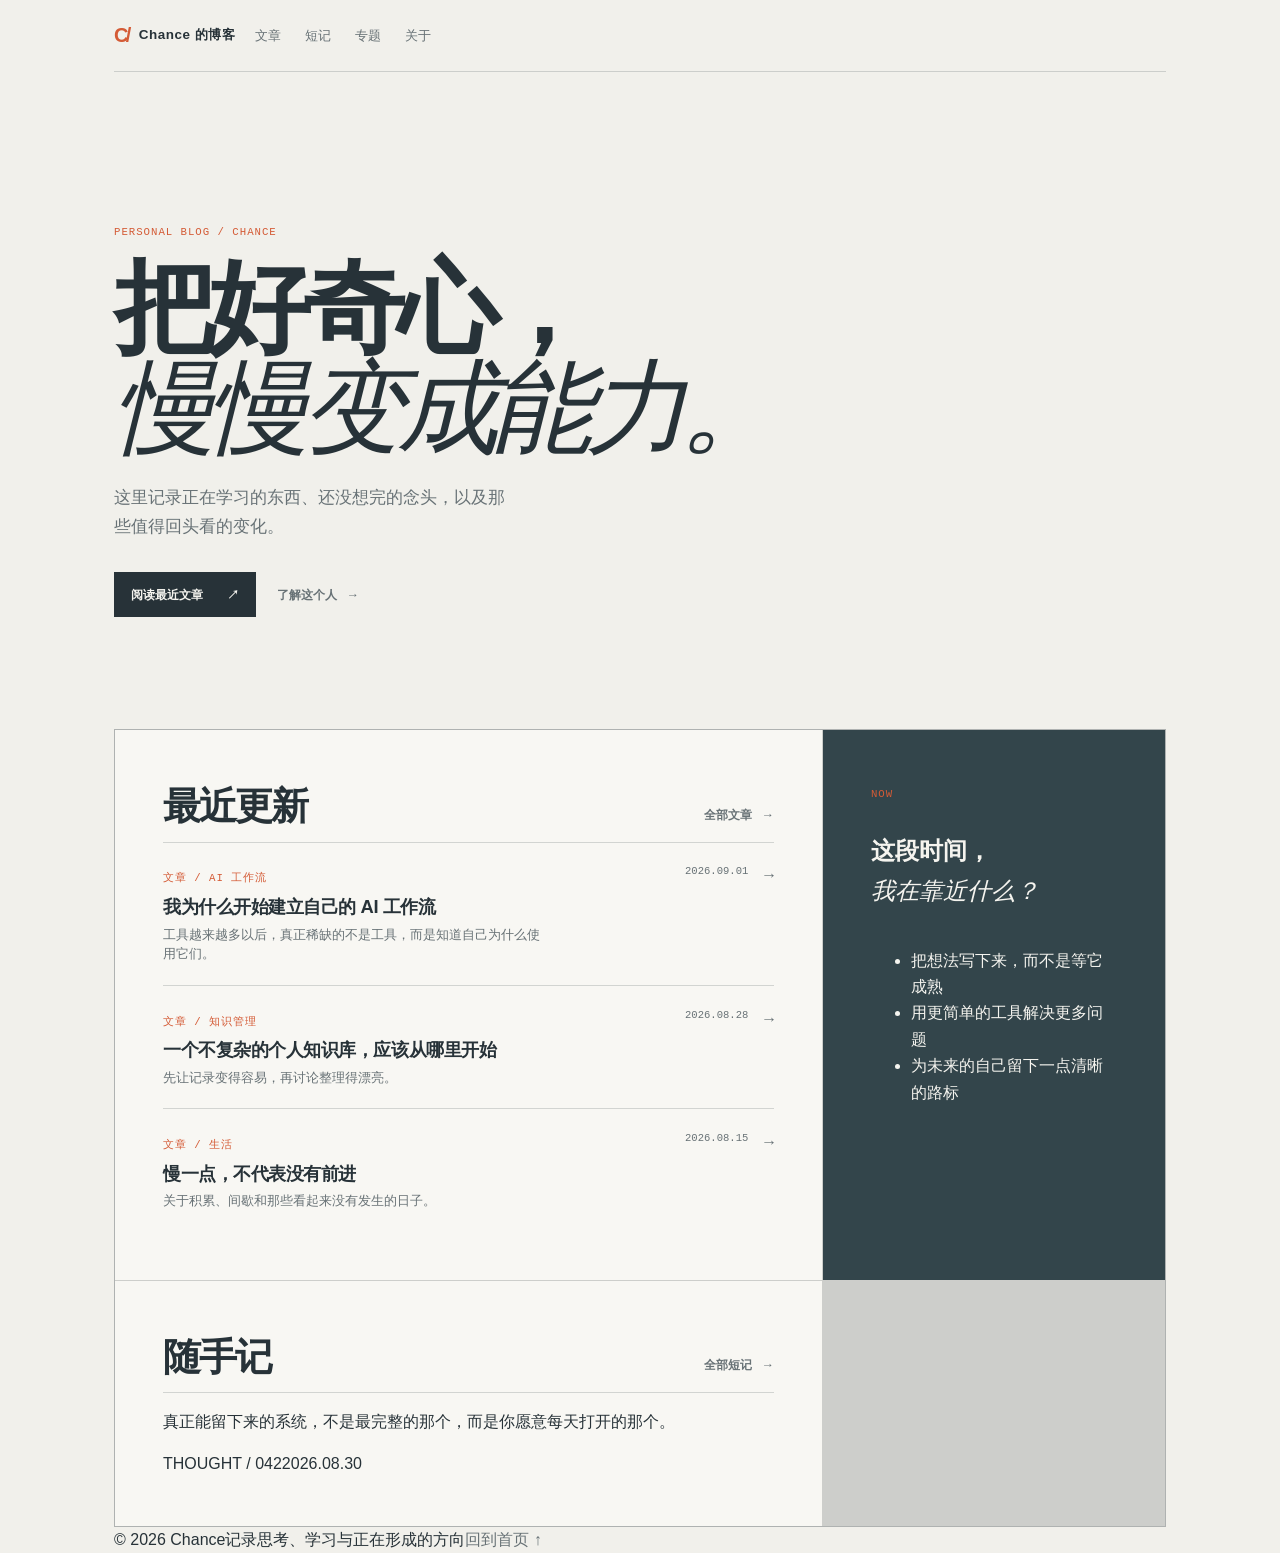
==== commit 8b54b248: "Release multipage blog for managed content" ====
--- a/index.html
+++ b/index.html
@@ -1 +1 @@
-<!doctype html><html lang="zh-CN"><head><meta charset="UTF-8"><meta name="viewport" content="width=device-width, initial-scale=1"><meta name="description" content="Chance 的个人博客，记录思考、学习与正在形成的方向。"><title>Chance · 首页</title><link rel="stylesheet" href="./style.css"></head><body data-page="home"><div class="site-shell"><header class="site-header"><a class="wordmark" href="./index.html" aria-label="Chance 首页"><span class="wordmark-mark">C/</span><span>Chance 的博客</span></a><span class="test-badge" aria-label="这是测试库">测试库 · TEST</span><nav class="primary-nav" aria-label="主导航"><a href="./articles.html">文章</a><a href="./notes.html">短记</a><a href="./topics.html">专题</a><a href="./about.html">关于</a></nav><button class="menu-toggle" type="button" aria-expanded="false" aria-controls="mobile-menu">菜单</button></header><div class="mobile-menu" id="mobile-menu" hidden><a href="./articles.html">文章</a><a href="./notes.html">短记</a><a href="./topics.html">专题</a><a href="./about.html">关于</a></div><main id="main"><section class="home-intro" aria-labelledby="home-title"><p class="eyebrow">PERSONAL BLOG / TEST ENVIRONMENT</p><h1 id="home-title">把好奇心，<br><em>慢慢变成能力。</em></h1><p class="intro-copy">这里记录正在学习的东西、还没想完的念头，以及那些值得回头看的变化。</p><div class="intro-actions"><a class="button button-primary" href="./articles.html">阅读最近文章 <span>↗</span></a><a class="text-link" href="./about.html">了解这个人 <span>→</span></a></div></section><section class="home-grid" aria-label="博客概览"><div class="home-block home-block-wide"><div class="section-heading"><div><h2>最近更新</h2></div><a class="text-link" href="./articles.html">全部文章 <span>→</span></a></div><div id="latest-articles" class="article-list"></div></div><aside class="home-block now-card"><p class="section-kicker">NOW</p><h2>这段时间，<br><em>我在靠近什么？</em></h2><ul class="now-list"><li>把想法写下来，而不是等它成熟</li><li>用更简单的工具解决更多问题</li><li>为未来的自己留下一点清晰的路标</li></ul></aside><div class="home-block home-block-wide note-preview"><div class="section-heading"><div><h2>随手记</h2></div><a class="text-link" href="./notes.html">全部短记 <span>→</span></a></div><div id="latest-note"></div></div></section></main><footer class="site-footer"><span>© 2026 Chance</span><span>测试库仅用于内容与样式验收</span><a href="./index.html">回到首页 ↑</a></footer></div><script src="./content.js"></script><script src="./app.js"></script></body></html>
+<!doctype html><html lang="zh-CN"><head><meta charset="UTF-8"><meta name="viewport" content="width=device-width, initial-scale=1"><meta name="description" content="Chance 的个人博客，记录思考、学习与正在形成的方向。"><title>Chance · 首页</title><link rel="stylesheet" href="./style.css"></head><body data-page="home"><div class="site-shell"><header class="site-header"><a class="wordmark" href="./index.html" aria-label="Chance 首页"><span class="wordmark-mark">C/</span><span>Chance 的博客</span></a><nav class="primary-nav" aria-label="主导航"><a href="./articles.html">文章</a><a href="./notes.html">短记</a><a href="./topics.html">专题</a><a href="./about.html">关于</a></nav><button class="menu-toggle" type="button" aria-expanded="false" aria-controls="mobile-menu">菜单</button></header><div class="mobile-menu" id="mobile-menu" hidden><a href="./articles.html">文章</a><a href="./notes.html">短记</a><a href="./topics.html">专题</a><a href="./about.html">关于</a></div><main id="main"><section class="home-intro" aria-labelledby="home-title"><p class="eyebrow">PERSONAL BLOG / CHANCE</p><h1 id="home-title">把好奇心，<br><em>慢慢变成能力。</em></h1><p class="intro-copy">这里记录正在学习的东西、还没想完的念头，以及那些值得回头看的变化。</p><div class="intro-actions"><a class="button button-primary" href="./articles.html">阅读最近文章 <span>↗</span></a><a class="text-link" href="./about.html">了解这个人 <span>→</span></a></div></section><section class="home-grid" aria-label="博客概览"><div class="home-block home-block-wide"><div class="section-heading"><div><h2>最近更新</h2></div><a class="text-link" href="./articles.html">全部文章 <span>→</span></a></div><div id="latest-articles" class="article-list"></div></div><aside class="home-block now-card"><p class="section-kicker">NOW</p><h2>这段时间，<br><em>我在靠近什么？</em></h2><ul class="now-list"><li>把想法写下来，而不是等它成熟</li><li>用更简单的工具解决更多问题</li><li>为未来的自己留下一点清晰的路标</li></ul></aside><div class="home-block home-block-wide note-preview"><div class="section-heading"><div><h2>随手记</h2></div><a class="text-link" href="./notes.html">全部短记 <span>→</span></a></div><div id="latest-note"></div></div></section></main><footer class="site-footer"><span>© 2026 Chance</span><span>记录思考、学习与正在形成的方向</span><a href="./index.html">回到首页 ↑</a></footer></div><script src="./content.js"></script><script src="./app.js"></script></body></html>
--- a/style.css
+++ b/style.css
@@ -1,4 +1,3 @@
 /* finesse · register=brand · A=ink+orange · B=serif/sans contrast · C=multi-page reading index
  * D=quiet CSS transitions · E=paper notebook · SOUL=6 SPECTACLE=1 DENSITY=3 */
-:root{--base:#f1f0eb;--surface:#f8f7f3;--ink:#273238;--muted:#687276;--line:rgba(39,50,56,.18);--accent:#d45b36;--accent-soft:#f0d7c9;--night:#33454b;--white-tint:#f5f4ef;--serif:Georgia,"Times New Roman",serif;--sans:"Arial Nova",Arial,sans-serif;--mono:"Cascadia Code","SFMono-Regular",Consolas,monospace;--pad:clamp(1.25rem,5vw,5rem);--max:1180px;--nav-h:72px}*{box-sizing:border-box}html{overflow-x:clip;scroll-behavior:smooth}body{margin:0;background:var(--base);color:var(--ink);font-family:var(--sans);font-size:16px;line-height:1.65;overflow-x:clip}a{color:inherit;text-decoration:none}button{font:inherit;color:inherit}.site-shell{max-width:var(--max);margin:0 auto;padding:0 var(--pad)}.site-header{height:var(--nav-h);display:flex;align-items:center;gap:1.2rem;border-bottom:1px solid var(--line);position:sticky;top:0;z-index:10;background:rgba(241,240,235,.96)}.wordmark{display:flex;align-items:center;gap:.65rem;font-size:.84rem;font-weight:700;letter-spacing:.04em;white-space:nowrap}.wordmark-mark{color:var(--accent);font-size:1.25rem;font-weight:900;letter-spacing:-.14em}.test-badge{margin-right:auto;border:1px solid var(--accent);color:#994328;background:var(--accent-soft);border-radius:999px;padding:.18rem .55rem;font-family:var(--mono);font-size:.62rem;letter-spacing:.04em;white-space:nowrap}.primary-nav{display:flex;gap:1.5rem;font-size:.82rem}.primary-nav a,.text-link,.site-footer a{color:var(--muted);transition:color .2s ease}.primary-nav a:hover,.primary-nav a[aria-current=page],.text-link:hover,.site-footer a:hover{color:var(--accent)}.menu-toggle{display:none;border:0;background:transparent;font-size:.8rem;cursor:pointer}.mobile-menu{display:none}.home-intro{padding:clamp(5rem,12vw,9rem) 0 clamp(4rem,9vw,7rem);max-width:760px}.eyebrow,.section-kicker,.item-type,.article-meta,.topic-status{font-family:var(--mono);font-size:.67rem;letter-spacing:.09em;color:var(--accent);text-transform:uppercase;line-height:1.1}.home-intro h1{font-size:clamp(3rem,8vw,6.6rem);line-height:.98;letter-spacing:-.075em;margin:1.2rem 0 1.5rem;font-weight:850}.home-intro h1 em,.now-card h2 em,.article-detail h2 em{font-family:var(--serif);font-weight:400}.intro-copy{max-width:42ch;color:var(--muted);font-size:1.08rem;margin:0 0 2rem}.intro-actions{display:flex;align-items:center;gap:1.3rem;flex-wrap:wrap}.button{display:inline-flex;align-items:center;gap:1.5rem;min-height:44px;padding:.7rem 1rem;border:1px solid var(--ink);font-size:.78rem;font-weight:700;white-space:nowrap}.button-primary{background:var(--ink);color:var(--white-tint)}.button-primary:hover{background:var(--accent);border-color:var(--accent)}.text-link{display:inline-flex;gap:.6rem;font-size:.78rem;font-weight:700;white-space:nowrap}.home-grid{display:grid;grid-template-columns:minmax(0,1.55fr) minmax(250px,.75fr);gap:1px;background:var(--line);border:1px solid var(--line)}.home-block{background:var(--surface);padding:clamp(1.5rem,4vw,3rem)}.home-block-wide{grid-column:1}.section-heading{display:flex;justify-content:space-between;align-items:end;gap:1rem;border-bottom:1px solid var(--line);padding-bottom:1rem;margin-bottom:0}.section-heading h2{font-size:clamp(1.8rem,3vw,3rem);line-height:1;margin:.55rem 0 0;letter-spacing:-.055em}.article-row{display:grid;grid-template-columns:minmax(0,1fr) auto auto;gap:1rem;align-items:start;padding:1.3rem 0;border-bottom:1px solid var(--line)}.article-row:last-child{border-bottom:0}.article-row:hover h3{color:var(--accent)}.article-row h3{font-size:1.15rem;line-height:1.2;letter-spacing:-.025em;margin:.4rem 0}.article-row p{color:var(--muted);font-size:.82rem;line-height:1.5;margin:0;max-width:52ch}.article-row time,.row-arrow{font-family:var(--mono);font-size:.66rem;color:var(--muted);white-space:nowrap}.row-arrow{font-size:1rem}.now-card{background:var(--night);color:var(--white-tint);display:flex;flex-direction:column;min-height:330px}.now-card .section-kicker{color:#e4a28d}.now-card h2{font-size:clamp(2rem,4vw,3.3rem);line-height:1.02;letter-spacing:-.06em;margin:3rem 0 2rem}.now-card h2 em{color:#e7b19b}.now-list{list-style:none;padding:0;margin:auto 0 0}.now-list li{border-top:1px solid rgba(245,244,239,.22);padding:.65rem 0;font-size:.8rem;color:#dce1de}.note-preview{grid-column:1/-1}.note-entry{padding:1.4rem 0;border-bottom:1px solid var(--line)}.note-entry:last-child{border-bottom:0}.note-entry p{font-family:var(--serif);font-size:clamp(1.35rem,2.5vw,2rem);line-height:1.2;letter-spacing:-.035em;margin:0 0 1rem;max-width:38ch}.note-entry footer{display:flex;justify-content:space-between;color:var(--muted);font-family:var(--mono);font-size:.66rem}.page-intro{padding:clamp(4rem,9vw,7rem) 0 3rem;border-bottom:1px solid var(--ink);max-width:800px}.page-intro h1{font-size:clamp(2.8rem,7vw,5.5rem);line-height:.98;letter-spacing:-.075em;margin:1rem 0}.page-intro p{color:var(--muted);max-width:48ch}.content-stack{max-width:820px;padding:2rem 0 7rem}.article-detail{padding:2.2rem 0 3rem;border-bottom:1px solid var(--line)}.article-meta{display:flex;justify-content:space-between;gap:1rem;color:var(--muted)}.article-detail h2{font-size:clamp(1.8rem,4vw,3.2rem);line-height:1.05;letter-spacing:-.06em;margin:1.1rem 0}.article-detail p{max-width:62ch;color:var(--muted);font-size:.97rem}.article-detail .article-summary{font-size:1.1rem;color:var(--ink);max-width:54ch}.topic-list{display:grid;grid-template-columns:repeat(3,minmax(0,1fr));gap:1px;background:var(--line);border:1px solid var(--line);margin:2rem 0 7rem}.topic-entry{background:var(--surface);min-height:270px;padding:1.5rem;display:flex;flex-direction:column;justify-content:space-between}.topic-entry h2{font-size:clamp(1.6rem,3vw,2.7rem);line-height:1;letter-spacing:-.06em;margin:1rem 0}.topic-entry p{color:var(--muted);font-size:.85rem;margin:0;max-width:25ch}.site-footer{min-height:100px;display:flex;justify-content:space-between;align-items:center;gap:1rem;border-top:1px solid var(--line);color:var(--muted);font-size:.72rem}.site-footer a{white-space:nowrap}:focus-visible{outline:3px solid var(--accent);outline-offset:4px}@media(max-width:760px){.primary-nav{display:none}.menu-toggle{display:block;margin-left:auto}.mobile-menu{position:fixed;display:block;top:var(--nav-h);left:var(--pad);right:var(--pad);z-index:9;background:var(--surface);border:1px solid var(--line);padding:.5rem 1rem;box-shadow:0 12px 28px rgba(39,50,56,.12)}.mobile-menu[hidden]{display:none}.mobile-menu a{display:block;padding:.7rem 0;border-bottom:1px solid var(--line);font-weight:700;font-size:.85rem}.mobile-menu a:last-child{border-bottom:0}.home-grid{grid-template-columns:1fr}.home-block-wide,.note-preview{grid-column:1}.now-card{min-height:360px}.article-row{grid-template-columns:minmax(0,1fr) auto}.article-row time{grid-column:1}.row-arrow{grid-column:2;grid-row:1;align-self:center}.topic-list{grid-template-columns:1fr}.topic-entry{min-height:220px}.site-footer{align-items:flex-start;flex-direction:column;padding:1.5rem 0}.site-footer span:nth-child(2){order:3}}@media(max-width:380px){.test-badge{font-size:.54rem}.wordmark{font-size:.76rem}.home-intro h1{font-size:2.9rem}.article-row h3{font-size:1.05rem}}@media(prefers-reduced-motion:reduce){html{scroll-behavior:auto}*,*::before,*::after{animation-duration:.01ms!important;transition-duration:.01ms!important}}
-
+:root{--base:#f1f0eb;--surface:#f8f7f3;--ink:#273238;--muted:#687276;--line:rgba(39,50,56,.18);--accent:#d45b36;--accent-soft:#f0d7c9;--night:#33454b;--white-tint:#f5f4ef;--serif:Georgia,"Times New Roman",serif;--sans:"Arial Nova",Arial,sans-serif;--mono:"Cascadia Code","SFMono-Regular",Consolas,monospace;--pad:clamp(1.25rem,5vw,5rem);--max:1180px;--nav-h:72px}*{box-sizing:border-box}html{overflow-x:clip;scroll-behavior:smooth}body{margin:0;background:var(--base);color:var(--ink);font-family:var(--sans);font-size:16px;line-height:1.65;overflow-x:clip}a{color:inherit;text-decoration:none}button{font:inherit;color:inherit}.site-shell{max-width:var(--max);margin:0 auto;padding:0 var(--pad)}.site-header{height:var(--nav-h);display:flex;align-items:center;gap:1.2rem;border-bottom:1px solid var(--line);position:sticky;top:0;z-index:10;background:rgba(241,240,235,.96)}.wordmark{display:flex;align-items:center;gap:.65rem;font-size:.84rem;font-weight:700;letter-spacing:.04em;white-space:nowrap}.wordmark-mark{color:var(--accent);font-size:1.25rem;font-weight:900;letter-spacing:-.14em}.test-badge{margin-right:auto;border:1px solid var(--accent);color:#994328;background:var(--accent-soft);border-radius:999px;padding:.18rem .55rem;font-family:var(--mono);font-size:.62rem;letter-spacing:.04em;white-space:nowrap}.primary-nav{display:flex;gap:1.5rem;font-size:.82rem}.primary-nav a,.text-link,.site-footer a{color:var(--muted);transition:color .2s ease}.primary-nav a:hover,.primary-nav a[aria-current=page],.text-link:hover,.site-footer a:hover{color:var(--accent)}.menu-toggle{display:none;border:0;background:transparent;font-size:.8rem;cursor:pointer}.mobile-menu{display:none}.home-intro{padding:clamp(5rem,12vw,9rem) 0 clamp(4rem,9vw,7rem);max-width:760px}.eyebrow,.section-kicker,.item-type,.article-meta,.topic-status{font-family:var(--mono);font-size:.67rem;letter-spacing:.09em;color:var(--accent);text-transform:uppercase;line-height:1.1}.home-intro h1{font-size:clamp(3rem,8vw,6.6rem);line-height:.98;letter-spacing:-.075em;margin:1.2rem 0 1.5rem;font-weight:850}.home-intro h1 em,.now-card h2 em,.article-detail h2 em{font-family:var(--serif);font-weight:400}.intro-copy{max-width:42ch;color:var(--muted);font-size:1.08rem;margin:0 0 2rem}.intro-actions{display:flex;align-items:center;gap:1.3rem;flex-wrap:wrap}.button{display:inline-flex;align-items:center;gap:1.5rem;min-height:44px;padding:.7rem 1rem;border:1px solid var(--ink);font-size:.78rem;font-weight:700;white-space:nowrap}.button-primary{background:var(--ink);color:var(--white-tint)}.button-primary:hover{background:var(--accent);border-color:var(--accent)}.text-link{display:inline-flex;gap:.6rem;font-size:.78rem;font-weight:700;white-space:nowrap}.home-grid{display:grid;grid-template-columns:minmax(0,1.55fr) minmax(250px,.75fr);gap:1px;background:var(--line);border:1px solid var(--line)}.home-block{background:var(--surface);padding:clamp(1.5rem,4vw,3rem)}.home-block-wide{grid-column:1}.section-heading{display:flex;justify-content:space-between;align-items:end;gap:1rem;border-bottom:1px solid var(--line);padding-bottom:1rem;margin-bottom:0}.section-heading h2{font-size:clamp(1.8rem,3vw,3rem);line-height:1;margin:.55rem 0 0;letter-spacing:-.055em}.article-row{display:grid;grid-template-columns:minmax(0,1fr) auto auto;gap:1rem;align-items:start;padding:1.3rem 0;border-bottom:1px solid var(--line)}.article-row:last-child{border-bottom:0}.article-row:hover h3{color:var(--accent)}.article-row h3{font-size:1.15rem;line-height:1.2;letter-spacing:-.025em;margin:.4rem 0}.article-row p{color:var(--muted);font-size:.82rem;line-height:1.5;margin:0;max-width:52ch}.article-row time,.row-arrow{font-family:var(--mono);font-size:.66rem;color:var(--muted);white-space:nowrap}.row-arrow{font-size:1rem}.now-card{background:var(--night);color:var(--white-tint);display:flex;flex-direction:column;min-height:330px}.now-card .secti
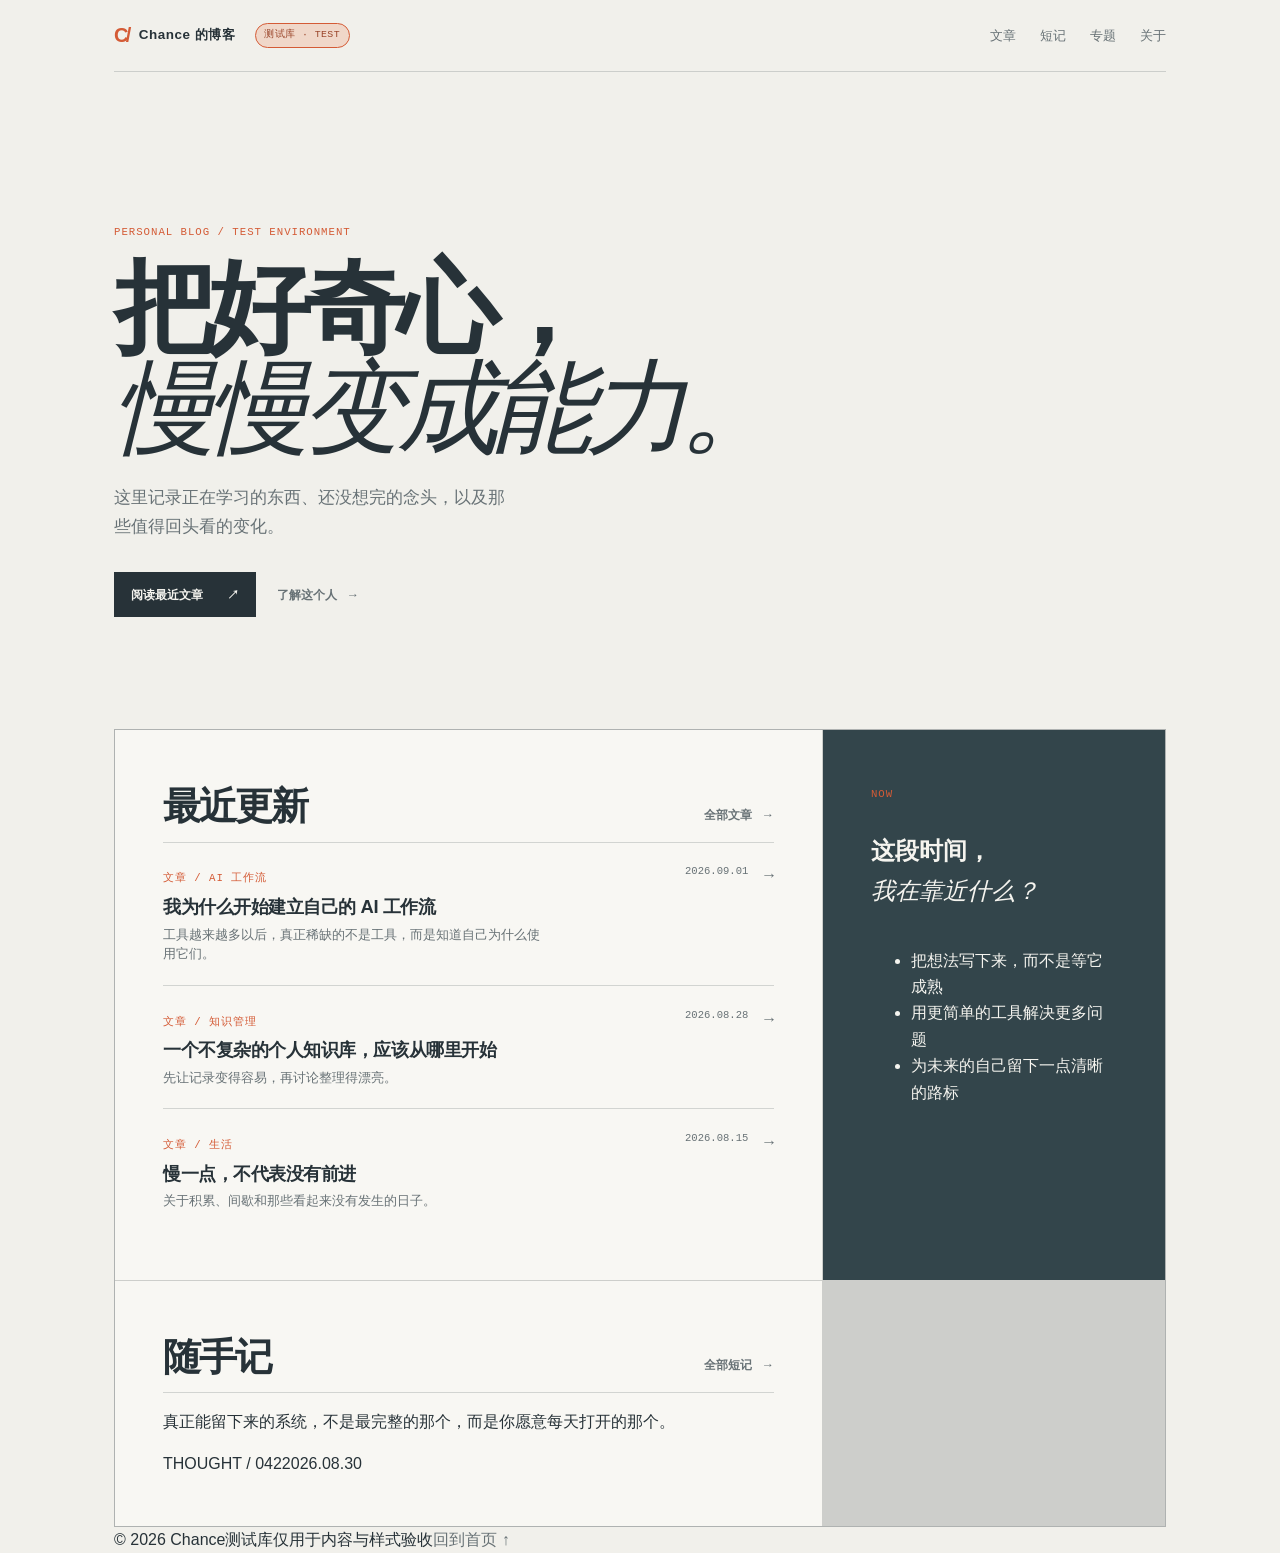
==== commit c03c6ef9: "Add Markdown rendering and image publishing tools" ====
--- a/index.html
+++ b/index.html
@@ -1 +1 @@
-<!doctype html><html lang="zh-CN"><head><meta charset="UTF-8"><meta name="viewport" content="width=device-width, initial-scale=1"><meta name="description" content="Chance 的个人博客，记录思考、学习与正在形成的方向。"><title>Chance · 首页</title><link rel="stylesheet" href="./style.css"></head><body data-page="home"><div class="site-shell"><header class="site-header"><a class="wordmark" href="./index.html" aria-label="Chance 首页"><span class="wordmark-mark">C/</span><span>Chance 的博客</span></a><nav class="primary-nav" aria-label="主导航"><a href="./articles.html">文章</a><a href="./notes.html">短记</a><a href="./topics.html">专题</a><a href="./about.html">关于</a></nav><button class="menu-toggle" type="button" aria-expanded="false" aria-controls="mobile-menu">菜单</button></header><div class="mobile-menu" id="mobile-menu" hidden><a href="./articles.html">文章</a><a href="./notes.html">短记</a><a href="./topics.html">专题</a><a href="./about.html">关于</a></div><main id="main"><section class="home-intro" aria-labelledby="home-title"><p class="eyebrow">PERSONAL BLOG / CHANCE</p><h1 id="home-title">把好奇心，<br><em>慢慢变成能力。</em></h1><p class="intro-copy">这里记录正在学习的东西、还没想完的念头，以及那些值得回头看的变化。</p><div class="intro-actions"><a class="button button-primary" href="./articles.html">阅读最近文章 <span>↗</span></a><a class="text-link" href="./about.html">了解这个人 <span>→</span></a></div></section><section class="home-grid" aria-label="博客概览"><div class="home-block home-block-wide"><div class="section-heading"><div><h2>最近更新</h2></div><a class="text-link" href="./articles.html">全部文章 <span>→</span></a></div><div id="latest-articles" class="article-list"></div></div><aside class="home-block now-card"><p class="section-kicker">NOW</p><h2>这段时间，<br><em>我在靠近什么？</em></h2><ul class="now-list"><li>把想法写下来，而不是等它成熟</li><li>用更简单的工具解决更多问题</li><li>为未来的自己留下一点清晰的路标</li></ul></aside><div class="home-block home-block-wide note-preview"><div class="section-heading"><div><h2>随手记</h2></div><a class="text-link" href="./notes.html">全部短记 <span>→</span></a></div><div id="latest-note"></div></div></section></main><footer class="site-footer"><span>© 2026 Chance</span><span>记录思考、学习与正在形成的方向</span><a href="./index.html">回到首页 ↑</a></footer></div><script src="./content.js"></script><script src="./app.js"></script></body></html>
+<!doctype html><html lang="zh-CN"><head><meta charset="UTF-8"><meta name="viewport" content="width=device-width, initial-scale=1"><meta name="description" content="Chance 的个人博客，记录思考、学习与正在形成的方向。"><title>Chance · 首页</title><link rel="stylesheet" href="./style.css"></head><body data-page="home"><div class="site-shell"><header class="site-header"><a class="wordmark" href="./index.html" aria-label="Chance 首页"><span class="wordmark-mark">C/</span><span>Chance 的博客</span></a><span class="test-badge" aria-label="这是测试库">测试库 · TEST</span><nav class="primary-nav" aria-label="主导航"><a href="./articles.html">文章</a><a href="./notes.html">短记</a><a href="./topics.html">专题</a><a href="./about.html">关于</a></nav><button class="menu-toggle" type="button" aria-expanded="false" aria-controls="mobile-menu">菜单</button></header><div class="mobile-menu" id="mobile-menu" hidden><a href="./articles.html">文章</a><a href="./notes.html">短记</a><a href="./topics.html">专题</a><a href="./about.html">关于</a></div><main id="main"><section class="home-intro" aria-labelledby="home-title"><p class="eyebrow">PERSONAL BLOG / TEST ENVIRONMENT</p><h1 id="home-title">把好奇心，<br><em>慢慢变成能力。</em></h1><p class="intro-copy">这里记录正在学习的东西、还没想完的念头，以及那些值得回头看的变化。</p><div class="intro-actions"><a class="button button-primary" href="./articles.html">阅读最近文章 <span>↗</span></a><a class="text-link" href="./about.html">了解这个人 <span>→</span></a></div></section><section class="home-grid" aria-label="博客概览"><div class="home-block home-block-wide"><div class="section-heading"><div><h2>最近更新</h2></div><a class="text-link" href="./articles.html">全部文章 <span>→</span></a></div><div id="latest-articles" class="article-list"></div></div><aside class="home-block now-card"><p class="section-kicker">NOW</p><h2>这段时间，<br><em>我在靠近什么？</em></h2><ul class="now-list"><li>把想法写下来，而不是等它成熟</li><li>用更简单的工具解决更多问题</li><li>为未来的自己留下一点清晰的路标</li></ul></aside><div class="home-block home-block-wide note-preview"><div class="section-heading"><div><h2>随手记</h2></div><a class="text-link" href="./notes.html">全部短记 <span>→</span></a></div><div id="latest-note"></div></div></section></main><footer class="site-footer"><span>© 2026 Chance</span><span>测试库仅用于内容与样式验收</span><a href="./index.html">回到首页 ↑</a></footer></div><script src="./content.js"></script><script src="./app.js"></script></body></html>
--- a/style.css
+++ b/style.css
@@ -1,3 +1,4 @@
 /* finesse · register=brand · A=ink+orange · B=serif/sans contrast · C=multi-page reading index
  * D=quiet CSS transitions · E=paper notebook · SOUL=6 SPECTACLE=1 DENSITY=3 */
-:root{--base:#f1f0eb;--surface:#f8f7f3;--ink:#273238;--muted:#687276;--line:rgba(39,50,56,.18);--accent:#d45b36;--accent-soft:#f0d7c9;--night:#33454b;--white-tint:#f5f4ef;--serif:Georgia,"Times New Roman",serif;--sans:"Arial Nova",Arial,sans-serif;--mono:"Cascadia Code","SFMono-Regular",Consolas,monospace;--pad:clamp(1.25rem,5vw,5rem);--max:1180px;--nav-h:72px}*{box-sizing:border-box}html{overflow-x:clip;scroll-behavior:smooth}body{margin:0;background:var(--base);color:var(--ink);font-family:var(--sans);font-size:16px;line-height:1.65;overflow-x:clip}a{color:inherit;text-decoration:none}button{font:inherit;color:inherit}.site-shell{max-width:var(--max);margin:0 auto;padding:0 var(--pad)}.site-header{height:var(--nav-h);display:flex;align-items:center;gap:1.2rem;border-bottom:1px solid var(--line);position:sticky;top:0;z-index:10;background:rgba(241,240,235,.96)}.wordmark{display:flex;align-items:center;gap:.65rem;font-size:.84rem;font-weight:700;letter-spacing:.04em;white-space:nowrap}.wordmark-mark{color:var(--accent);font-size:1.25rem;font-weight:900;letter-spacing:-.14em}.test-badge{margin-right:auto;border:1px solid var(--accent);color:#994328;background:var(--accent-soft);border-radius:999px;padding:.18rem .55rem;font-family:var(--mono);font-size:.62rem;letter-spacing:.04em;white-space:nowrap}.primary-nav{display:flex;gap:1.5rem;font-size:.82rem}.primary-nav a,.text-link,.site-footer a{color:var(--muted);transition:color .2s ease}.primary-nav a:hover,.primary-nav a[aria-current=page],.text-link:hover,.site-footer a:hover{color:var(--accent)}.menu-toggle{display:none;border:0;background:transparent;font-size:.8rem;cursor:pointer}.mobile-menu{display:none}.home-intro{padding:clamp(5rem,12vw,9rem) 0 clamp(4rem,9vw,7rem);max-width:760px}.eyebrow,.section-kicker,.item-type,.article-meta,.topic-status{font-family:var(--mono);font-size:.67rem;letter-spacing:.09em;color:var(--accent);text-transform:uppercase;line-height:1.1}.home-intro h1{font-size:clamp(3rem,8vw,6.6rem);line-height:.98;letter-spacing:-.075em;margin:1.2rem 0 1.5rem;font-weight:850}.home-intro h1 em,.now-card h2 em,.article-detail h2 em{font-family:var(--serif);font-weight:400}.intro-copy{max-width:42ch;color:var(--muted);font-size:1.08rem;margin:0 0 2rem}.intro-actions{display:flex;align-items:center;gap:1.3rem;flex-wrap:wrap}.button{display:inline-flex;align-items:center;gap:1.5rem;min-height:44px;padding:.7rem 1rem;border:1px solid var(--ink);font-size:.78rem;font-weight:700;white-space:nowrap}.button-primary{background:var(--ink);color:var(--white-tint)}.button-primary:hover{background:var(--accent);border-color:var(--accent)}.text-link{display:inline-flex;gap:.6rem;font-size:.78rem;font-weight:700;white-space:nowrap}.home-grid{display:grid;grid-template-columns:minmax(0,1.55fr) minmax(250px,.75fr);gap:1px;background:var(--line);border:1px solid var(--line)}.home-block{background:var(--surface);padding:clamp(1.5rem,4vw,3rem)}.home-block-wide{grid-column:1}.section-heading{display:flex;justify-content:space-between;align-items:end;gap:1rem;border-bottom:1px solid var(--line);padding-bottom:1rem;margin-bottom:0}.section-heading h2{font-size:clamp(1.8rem,3vw,3rem);line-height:1;margin:.55rem 0 0;letter-spacing:-.055em}.article-row{display:grid;grid-template-columns:minmax(0,1fr) auto auto;gap:1rem;align-items:start;padding:1.3rem 0;border-bottom:1px solid var(--line)}.article-row:last-child{border-bottom:0}.article-row:hover h3{color:var(--accent)}.article-row h3{font-size:1.15rem;line-height:1.2;letter-spacing:-.025em;margin:.4rem 0}.article-row p{color:var(--muted);font-size:.82rem;line-height:1.5;margin:0;max-width:52ch}.article-row time,.row-arrow{font-family:var(--mono);font-size:.66rem;color:var(--muted);white-space:nowrap}.row-arrow{font-size:1rem}.now-card{background:var(--night);color:var(--white-tint);display:flex;flex-direction:column;min-height:330px}.now-card .secti+.markdown-content{max-width:68ch}.markdown-content h2,.markdown-content h3,.markdown-content h4{color:var(--ink);line-height:1.18;letter-spacing:-.035em;margin:2.2rem 0 .8rem}.markdown-content h2{font-size:clamp(1.65rem,3vw,2.45rem)}.markdown-content h3{font-size:1.35rem}.markdown-content p{margin:0 0 1.05rem}.markdown-content a{color:var(--accent);text-decoration:underline;text-decoration-thickness:1px;text-underline-offset:3px}.markdown-content img{display:block;max-width:100%;height:auto;margin:1.55rem 0;border:1px solid var(--line);background:var(--surface)}.markdown-content blockquote{margin:1.4rem 0;padding:.15rem 0 .15rem 1rem;border-left:3px solid var(--accent);color:var(--muted);font-family:var(--serif);font-size:1.1rem}.markdown-content ul,.markdown-content ol{margin:0 0 1.1rem;padding-left:1.35rem}.markdown-content li{margin:.35rem 0}.markdown-content code{font-family:var(--mono);font-size:.85em;background:var(--accent-soft);padding:.12em .32em}.markdown-content pre{overflow:auto;margin:1.4rem 0;padding:1rem 1.15rem;background:var(--night);color:var(--white-tint);line-height:1.6}.markdown-content pre code{background:transparent;padding:0;color:inherit}.markdown-table-wrap{overflow:auto;margin:1.4rem 0}.markdown-content table{width:100%;border-collapse:collapse;font-size:.9rem}.markdown-content th,.markdown-content td{padding:.7rem .75rem;border-bottom:1px solid var(--line);text-align:left;vertical-align:top}.markdown-content th{color:var(--ink);font-size:.78rem}.markdown-warning{color:var(--accent);font-size:.85em}
+:root{--base:#f1f0eb;--surface:#f8f7f3;--ink:#273238;--muted:#687276;--line:rgba(39,50,56,.18);--accent:#d45b36;--accent-soft:#f0d7c9;--night:#33454b;--white-tint:#f5f4ef;--serif:Georgia,"Times New Roman",serif;--sans:"Arial Nova",Arial,sans-serif;--mono:"Cascadia Code","SFMono-Regular",Consolas,monospace;--pad:clamp(1.25rem,5vw,5rem);--max:1180px;--nav-h:72px}*{box-sizing:border-box}html{overflow-x:clip;scroll-behavior:smooth}body{margin:0;background:var(--base);color:var(--ink);font-family:var(--sans);font-size:16px;line-height:1.65;overflow-x:clip}a{color:inherit;text-decoration:none}button{font:inherit;color:inherit}.site-shell{max-width:var(--max);margin:0 auto;padding:0 var(--pad)}.site-header{height:var(--nav-h);display:flex;align-items:center;gap:1.2rem;border-bottom:1px solid var(--line);position:sticky;top:0;z-index:10;background:rgba(241,240,235,.96)}.wordmark{display:flex;align-items:center;gap:.65rem;font-size:.84rem;font-weight:700;letter-spacing:.04em;white-space:nowrap}.wordmark-mark{color:var(--accent);font-size:1.25rem;font-weight:900;letter-spacing:-.14em}.test-badge{margin-right:auto;border:1px solid var(--accent);color:#994328;background:var(--accent-soft);border-radius:999px;padding:.18rem .55rem;font-family:var(--mono);font-size:.62rem;letter-spacing:.04em;white-space:nowrap}.primary-nav{display:flex;gap:1.5rem;font-size:.82rem}.primary-nav a,.text-link,.site-footer a{color:var(--muted);transition:color .2s ease}.primary-nav a:hover,.primary-nav a[aria-current=page],.text-link:hover,.site-footer a:hover{color:var(--accent)}.menu-toggle{display:none;border:0;background:transparent;font-size:.8rem;cursor:pointer}.mobile-menu{display:none}.home-intro{padding:clamp(5rem,12vw,9rem) 0 clamp(4rem,9vw,7rem);max-width:760px}.eyebrow,.section-kicker,.item-type,.article-meta,.topic-status{font-family:var(--mono);font-size:.67rem;letter-spacing:.09em;color:var(--accent);text-transform:uppercase;line-height:1.1}.home-intro h1{font-size:clamp(3rem,8vw,6.6rem);line-height:.98;letter-spacing:-.075em;margin:1.2rem 0 1.5rem;font-weight:850}.home-intro h1 em,.now-card h2 em,.article-detail h2 em{font-family:var(--serif);font-weight:400}.intro-copy{max-width:42ch;color:var(--muted);font-size:1.08rem;margin:0 0 2rem}.intro-actions{display:flex;align-items:center;gap:1.3rem;flex-wrap:wrap}.button{display:inline-flex;align-items:center;gap:1.5rem;min-height:44px;padding:.7rem 1rem;border:1px solid var(--ink);font-size:.78rem;font-weight:700;white-space:nowrap}.button-primary{background:var(--ink);color:var(--white-tint)}.button-primary:hover{background:var(--accent);border-color:var(--accent)}.text-link{display:inline-flex;gap:.6rem;font-size:.78rem;font-weight:700;white-space:nowrap}.home-grid{display:grid;grid-template-columns:minmax(0,1.55fr) minmax(250px,.75fr);gap:1px;background:var(--line);border:1px solid var(--line)}.home-block{background:var(--surface);padding:clamp(1.5rem,4vw,3rem)}.home-block-wide{grid-column:1}.section-heading{display:flex;justify-content:space-between;align-items:end;gap:1rem;border-bottom:1px solid var(--line);padding-bottom:1rem;margin-bottom:0}.section-heading h2{font-size:clamp(1.8rem,3vw,3rem);line-height:1;margin:.55rem 0 0;letter-spacing:-.055em}.article-row{display:grid;grid-template-columns:minmax(0,1fr) auto auto;gap:1rem;align-items:start;padding:1.3rem 0;border-bottom:1px solid var(--line)}.article-row:last-child{border-bottom:0}.article-row:hover h3{color:var(--accent)}.article-row h3{font-size:1.15rem;line-height:1.2;letter-spacing:-.025em;margin:.4rem 0}.article-row p{color:var(--muted);font-size:.82rem;line-height:1.5;margin:0;max-width:52ch}.article-row time,.row-arrow{font-family:var(--mono);font-size:.66rem;color:var(--muted);white-space:nowrap}.row-arrow{font-size:1rem}.now-card{background:var(--night);color:var(--white-tint);display:flex;flex-direction:column;min-height:330px}.now-card .secti
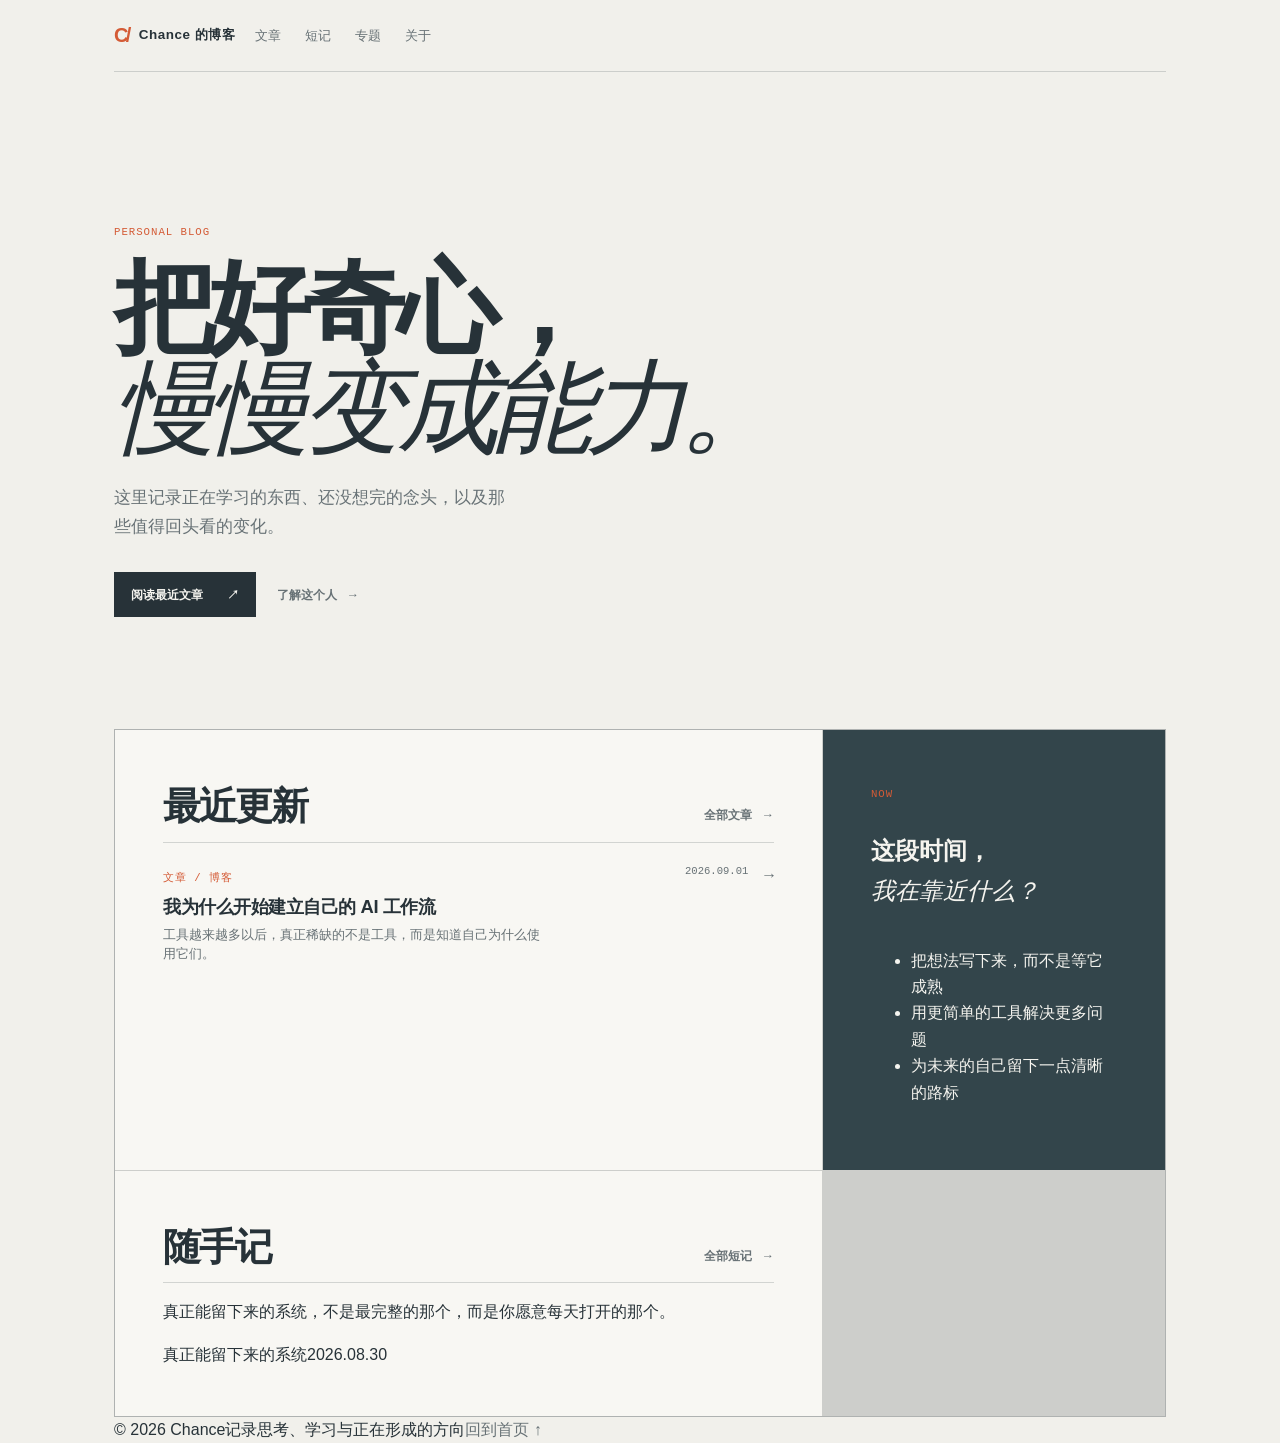
==== commit 32e8a5a2: "fix: remove test branding from production" ====
--- a/index.html
+++ b/index.html
@@ -1 +1 @@
-<!doctype html><html lang="zh-CN"><head><meta charset="UTF-8"><meta name="viewport" content="width=device-width, initial-scale=1"><meta name="description" content="Chance 的个人博客，记录思考、学习与正在形成的方向。"><title>Chance · 首页</title><link rel="stylesheet" href="./style.css"></head><body data-page="home"><div class="site-shell"><header class="site-header"><a class="wordmark" href="./index.html" aria-label="Chance 首页"><span class="wordmark-mark">C/</span><span>Chance 的博客</span></a><span class="test-badge" aria-label="这是测试库">测试库 · TEST</span><nav class="primary-nav" aria-label="主导航"><a href="./articles.html">文章</a><a href="./notes.html">短记</a><a href="./topics.html">专题</a><a href="./about.html">关于</a></nav><button class="menu-toggle" type="button" aria-expanded="false" aria-controls="mobile-menu">菜单</button></header><div class="mobile-menu" id="mobile-menu" hidden><a href="./articles.html">文章</a><a href="./notes.html">短记</a><a href="./topics.html">专题</a><a href="./about.html">关于</a></div><main id="main"><section class="home-intro" aria-labelledby="home-title"><p class="eyebrow">PERSONAL BLOG / TEST ENVIRONMENT</p><h1 id="home-title">把好奇心，<br><em>慢慢变成能力。</em></h1><p class="intro-copy">这里记录正在学习的东西、还没想完的念头，以及那些值得回头看的变化。</p><div class="intro-actions"><a class="button button-primary" href="./articles.html">阅读最近文章 <span>↗</span></a><a class="text-link" href="./about.html">了解这个人 <span>→</span></a></div></section><section class="home-grid" aria-label="博客概览"><div class="home-block home-block-wide"><div class="section-heading"><div><h2>最近更新</h2></div><a class="text-link" href="./articles.html">全部文章 <span>→</span></a></div><div id="latest-articles" class="article-list"></div></div><aside class="home-block now-card"><p class="section-kicker">NOW</p><h2>这段时间，<br><em>我在靠近什么？</em></h2><ul class="now-list"><li>把想法写下来，而不是等它成熟</li><li>用更简单的工具解决更多问题</li><li>为未来的自己留下一点清晰的路标</li></ul></aside><div class="home-block home-block-wide note-preview"><div class="section-heading"><div><h2>随手记</h2></div><a class="text-link" href="./notes.html">全部短记 <span>→</span></a></div><div id="latest-note"></div></div></section></main><footer class="site-footer"><span>© 2026 Chance</span><span>测试库仅用于内容与样式验收</span><a href="./index.html">回到首页 ↑</a></footer></div><script src="./content.js"></script><script src="./app.js"></script></body></html>
+<!doctype html><html lang="zh-CN"><head><meta charset="UTF-8"><meta name="viewport" content="width=device-width, initial-scale=1"><meta name="description" content="Chance 的个人博客，记录思考、学习与正在形成的方向。"><title>Chance · Blog</title><link rel="stylesheet" href="./style.css"></head><body data-page="home"><div class="site-shell"><header class="site-header"><a class="wordmark" href="./index.html" aria-label="Chance 首页"><span class="wordmark-mark">C/</span><span>Chance 的博客</span></a><nav class="primary-nav" aria-label="主导航"><a href="./articles.html">文章</a><a href="./notes.html">短记</a><a href="./topics.html">专题</a><a href="./about.html">关于</a></nav><button class="menu-toggle" type="button" aria-expanded="false" aria-controls="mobile-menu">菜单</button></header><div class="mobile-menu" id="mobile-menu" hidden><a href="./articles.html">文章</a><a href="./notes.html">短记</a><a href="./topics.html">专题</a><a href="./about.html">关于</a></div><main id="main"><section class="home-intro" aria-labelledby="home-title"><p class="eyebrow">PERSONAL BLOG</p><h1 id="home-title">把好奇心，<br><em>慢慢变成能力。</em></h1><p class="intro-copy">这里记录正在学习的东西、还没想完的念头，以及那些值得回头看的变化。</p><div class="intro-actions"><a class="button button-primary" href="./articles.html">阅读最近文章 <span>↗</span></a><a class="text-link" href="./about.html">了解这个人 <span>→</span></a></div></section><section class="home-grid" aria-label="博客概览"><div class="home-block home-block-wide"><div class="section-heading"><div><h2>最近更新</h2></div><a class="text-link" href="./articles.html">全部文章 <span>→</span></a></div><div id="latest-articles" class="article-list"></div></div><aside class="home-block now-card"><p class="section-kicker">NOW</p><h2>这段时间，<br><em>我在靠近什么？</em></h2><ul class="now-list"><li>把想法写下来，而不是等它成熟</li><li>用更简单的工具解决更多问题</li><li>为未来的自己留下一点清晰的路标</li></ul></aside><div class="home-block home-block-wide note-preview"><div class="section-heading"><div><h2>随手记</h2></div><a class="text-link" href="./notes.html">全部短记 <span>→</span></a></div><div id="latest-note"></div></div></section></main><footer class="site-footer"><span>© 2026 Chance</span><span>记录思考、学习与正在形成的方向</span><a href="./index.html">回到首页 ↑</a></footer></div><script src="./content.js"></script><script src="./app.js"></script></body></html>
--- a/style.css
+++ b/style.css
@@ -1,4 +1,4 @@
 /* finesse · register=brand · A=ink+orange · B=serif/sans contrast · C=multi-page reading index
  * D=quiet CSS transitions · E=paper notebook · SOUL=6 SPECTACLE=1 DENSITY=3 */
-.markdown-content{max-width:68ch}.markdown-content h2,.markdown-content h3,.markdown-content h4{color:var(--ink);line-height:1.18;letter-spacing:-.035em;margin:2.2rem 0 .8rem}.markdown-content h2{font-size:clamp(1.65rem,3vw,2.45rem)}.markdown-content h3{font-size:1.35rem}.markdown-content p{margin:0 0 1.05rem}.markdown-content a{color:var(--accent);text-decoration:underline;text-decoration-thickness:1px;text-underline-offset:3px}.markdown-content img{display:block;max-width:100%;height:auto;margin:1.55rem 0;border:1px solid var(--line);background:var(--surface)}.markdown-content blockquote{margin:1.4rem 0;padding:.15rem 0 .15rem 1rem;border-left:3px solid var(--accent);color:var(--muted);font-family:var(--serif);font-size:1.1rem}.markdown-content ul,.markdown-content ol{margin:0 0 1.1rem;padding-left:1.35rem}.markdown-content li{margin:.35rem 0}.markdown-content code{font-family:var(--mono);font-size:.85em;background:var(--accent-soft);padding:.12em .32em}.markdown-content pre{overflow:auto;margin:1.4rem 0;padding:1rem 1.15rem;background:var(--night);color:var(--white-tint);line-height:1.6}.markdown-content pre code{background:transparent;padding:0;color:inherit}.markdown-table-wrap{overflow:auto;margin:1.4rem 0}.markdown-content table{width:100%;border-collapse:collapse;font-size:.9rem}.markdown-content th,.markdown-content td{padding:.7rem .75rem;border-bottom:1px solid var(--line);text-align:left;vertical-align:top}.markdown-content th{color:var(--ink);font-size:.78rem}.markdown-warning{color:var(--accent);font-size:.85em}
+.markdown-content{max-width:68ch}.markdown-content h2,.markdown-content h3,.markdown-content h4{color:var(--ink);line-height:1.18;letter-spacing:-.035em;margin:2.2rem 0 .8rem}.markdown-content h2{font-size:clamp(1.65rem,3vw,2.45rem)}.markdown-content h3{font-size:1.35rem}.markdown-content p{margin:0 0 1.05rem}.markdown-content a{color:var(--accent);text-decoration:underline;text-underline-offset:3px}.markdown-content img{display:block;max-width:100%;height:auto;margin:1.55rem 0;border:1px solid var(--line);background:var(--surface)}.markdown-content blockquote{margin:1.4rem 0;padding:.15rem 0 .15rem 1rem;border-left:3px solid var(--accent);color:var(--muted);font-family:var(--serif);font-size:1.1rem}.markdown-content ul,.markdown-content ol{margin:0 0 1.1rem;padding-left:1.35rem}.markdown-content li{margin:.35rem 0}.markdown-content code{font-family:var(--mono);font-size:.85em;background:var(--accent-soft);padding:.12em .32em}.markdown-content pre{overflow:auto;margin:1.4rem 0;padding:1rem 1.15rem;background:var(--night);color:var(--white-tint);line-height:1.6}.markdown-content pre code{background:transparent;padding:0;color:inherit}.markdown-table-wrap{overflow:auto;margin:1.4rem 0}.markdown-content table{width:100%;border-collapse:collapse;font-size:.9rem}.markdown-content th,.markdown-content td{padding:.7rem .75rem;border-bottom:1px solid var(--line);text-align:left;vertical-align:top}.markdown-content th{color:var(--ink);font-size:.78rem}.markdown-warning{color:var(--accent);font-size:.85em}
 :root{--base:#f1f0eb;--surface:#f8f7f3;--ink:#273238;--muted:#687276;--line:rgba(39,50,56,.18);--accent:#d45b36;--accent-soft:#f0d7c9;--night:#33454b;--white-tint:#f5f4ef;--serif:Georgia,"Times New Roman",serif;--sans:"Arial Nova",Arial,sans-serif;--mono:"Cascadia Code","SFMono-Regular",Consolas,monospace;--pad:clamp(1.25rem,5vw,5rem);--max:1180px;--nav-h:72px}*{box-sizing:border-box}html{overflow-x:clip;scroll-behavior:smooth}body{margin:0;background:var(--base);color:var(--ink);font-family:var(--sans);font-size:16px;line-height:1.65;overflow-x:clip}a{color:inherit;text-decoration:none}button{font:inherit;color:inherit}.site-shell{max-width:var(--max);margin:0 auto;padding:0 var(--pad)}.site-header{height:var(--nav-h);display:flex;align-items:center;gap:1.2rem;border-bottom:1px solid var(--line);position:sticky;top:0;z-index:10;background:rgba(241,240,235,.96)}.wordmark{display:flex;align-items:center;gap:.65rem;font-size:.84rem;font-weight:700;letter-spacing:.04em;white-space:nowrap}.wordmark-mark{color:var(--accent);font-size:1.25rem;font-weight:900;letter-spacing:-.14em}.test-badge{margin-right:auto;border:1px solid var(--accent);color:#994328;background:var(--accent-soft);border-radius:999px;padding:.18rem .55rem;font-family:var(--mono);font-size:.62rem;letter-spacing:.04em;white-space:nowrap}.primary-nav{display:flex;gap:1.5rem;font-size:.82rem}.primary-nav a,.text-link,.site-footer a{color:var(--muted);transition:color .2s ease}.primary-nav a:hover,.primary-nav a[aria-current=page],.text-link:hover,.site-footer a:hover{color:var(--accent)}.menu-toggle{display:none;border:0;background:transparent;font-size:.8rem;cursor:pointer}.mobile-menu{display:none}.home-intro{padding:clamp(5rem,12vw,9rem) 0 clamp(4rem,9vw,7rem);max-width:760px}.eyebrow,.section-kicker,.item-type,.article-meta,.topic-status{font-family:var(--mono);font-size:.67rem;letter-spacing:.09em;color:var(--accent);text-transform:uppercase;line-height:1.1}.home-intro h1{font-size:clamp(3rem,8vw,6.6rem);line-height:.98;letter-spacing:-.075em;margin:1.2rem 0 1.5rem;font-weight:850}.home-intro h1 em,.now-card h2 em,.article-detail h2 em{font-family:var(--serif);font-weight:400}.intro-copy{max-width:42ch;color:var(--muted);font-size:1.08rem;margin:0 0 2rem}.intro-actions{display:flex;align-items:center;gap:1.3rem;flex-wrap:wrap}.button{display:inline-flex;align-items:center;gap:1.5rem;min-height:44px;padding:.7rem 1rem;border:1px solid var(--ink);font-size:.78rem;font-weight:700;white-space:nowrap}.button-primary{background:var(--ink);color:var(--white-tint)}.button-primary:hover{background:var(--accent);border-color:var(--accent)}.text-link{display:inline-flex;gap:.6rem;font-size:.78rem;font-weight:700;white-space:nowrap}.home-grid{display:grid;grid-template-columns:minmax(0,1.55fr) minmax(250px,.75fr);gap:1px;background:var(--line);border:1px solid var(--line)}.home-block{background:var(--surface);padding:clamp(1.5rem,4vw,3rem)}.home-block-wide{grid-column:1}.section-heading{display:flex;justify-content:space-between;align-items:end;gap:1rem;border-bottom:1px solid var(--line);padding-bottom:1rem;margin-bottom:0}.section-heading h2{font-size:clamp(1.8rem,3vw,3rem);line-height:1;margin:.55rem 0 0;letter-spacing:-.055em}.article-row{display:grid;grid-template-columns:minmax(0,1fr) auto auto;gap:1rem;align-items:start;padding:1.3rem 0;border-bottom:1px solid var(--line)}.article-row:last-child{border-bottom:0}.article-row:hover h3{color:var(--accent)}.article-row h3{font-size:1.15rem;line-height:1.2;letter-spacing:-.025em;margin:.4rem 0}.article-row p{color:var(--muted);font-size:.82rem;line-height:1.5;margin:0;max-width:52ch}.article-row time,.row-arrow{font-family:var(--mono);font-size:.66rem;color:var(--muted);white-space:nowrap}.row-arrow{font-size:1rem}.now-card{background:var(--night);color:var(--white-tint);display:flex;flex-direction:column;min-height:330px}.now-card .secti
